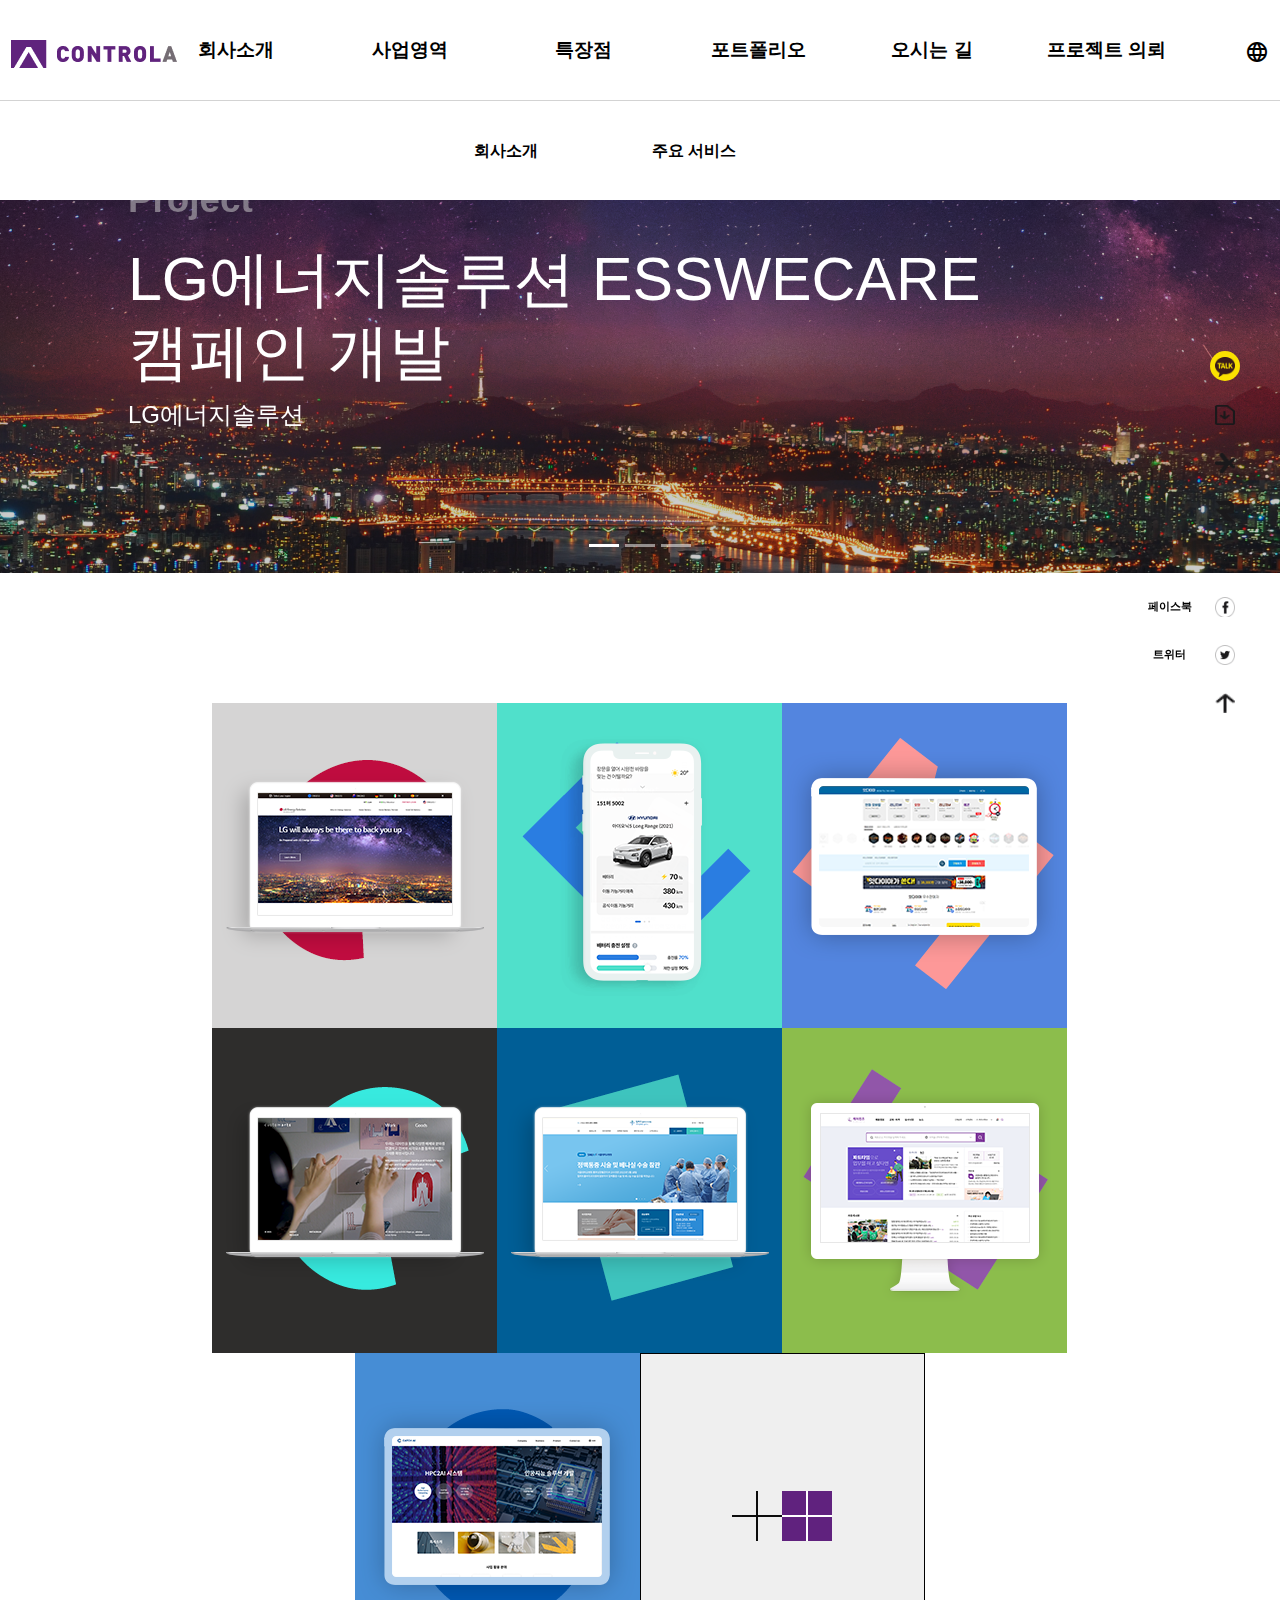
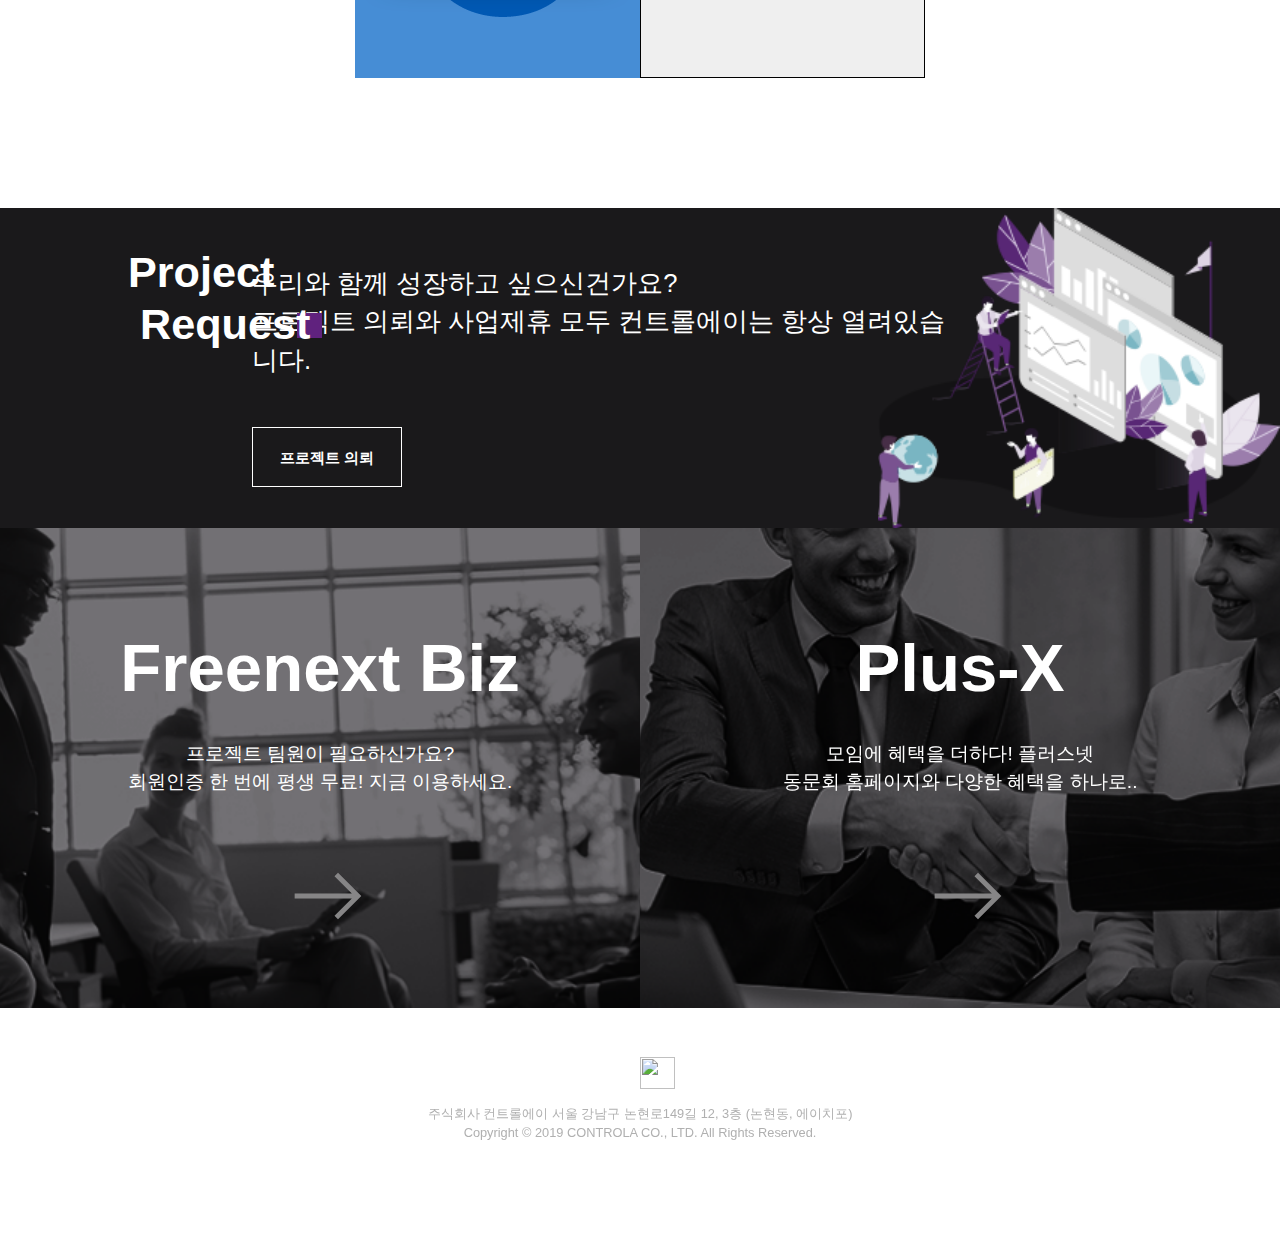
==== index.html @ 0181dfb5 "Add files via upload" ====
<!DOCTYPE html>
<html lang="en">
<head>
    <meta charset="UTF-8">
    <meta name="viewport" content="width=device-width, initial-scale=1.0">
    <title>컨트롤에이, CONTROLA : 즐거운 상상력</title>
    <link rel="icon" href="x" type="image/x-icon">
    <link rel="stylesheet" href="css/css.css">
    <!-------------------------------구글 아이콘, 제이쿼리, 부트스트랩 cdn------------------------------->
    <link rel="stylesheet" href="https://fonts.googleapis.com/css2?family=Material+Symbols+Outlined:opsz,wght,FILL,GRAD@24,400,0,0" />
    <link href="https://cdn.jsdelivr.net/npm/bootstrap@5.3.0-alpha1/dist/css/bootstrap.min.css"
          rel="stylesheet" />
    <link rel="stylesheet" href="https://cdn.jsdelivr.net/npm/bootstrap@4.0.0/dist/css/bootstrap.min.css"
          integrity="sha384-Gn5384xqQ1aoWXA+058RXPxPg6fy4IWvTNh0E263XmFcJlSAwiGgFAW/dAiS6JXm"
          crossorigin="anonymous">
    <link rel="stylesheet"
          href="https://maxcdn.bootstrapcdn.com/bootstrap/4.5.2/css/bootstrap.min.css">
    <!-----------------------------------------여기까지----------------------------------------->
</head>
<body>
<div id="wrapper">
    <!--------------------------------사이드 네비-------------------------------------->
    <div id="sideTxt">
        <ul>
            <li>
                <a href="#">회사소개서</a>
            </li>
            <li>
                <a href="#">프리넥스트</a>
            </li>
            <li>
                <a href="#">리퀘스트</a>
            </li>
            <li>
                <a href="#">블로그</a>
            </li>
            <li>
                <a href="#">페이스북</a>
            </li>
            <li>
                <a href="#">트위터</a>
            </li>
        </ul>
    </div>
    <div id="sideBox">
        <div id="yellow"></div>
        <a href="#" id="kakao">
            <img class="side" src="img/kakao1_img.png" alt="">
        </a>
        <a href="#" id="company">
            <img class="side" src="img/side_company_black.png" alt="">
        </a>
        <a href="#" id="free">
            <img class="side" src="img/side_freenext_black.png" alt="">
        </a>
        <a href="#">
            <img class="side" src="img/side_request_black.png" alt="">
        </a>
        <a href="#">
            <img class="side" src="img/side_blog_black.png" alt="">
        </a>
        <a href="#">
            <img class="side" src="img/side_facebook_black.png" alt="">
        </a>
        <a href="#">
            <img class="side" src="img/side_twiter_black.png" alt="">
        </a>
        <a href="#">
            <img class="side" src="img/side_top_black.png" alt="">
        </a>
    </div>
    <div id="top">
        <a href="#">
            <img src="img/icon_top.png" alt="" width="16.5px" height="30px">
        </a>
    </div>
    <!--------------------------------상단 네비-------------------------------------->
    <header>
        <nav id="topGnb">
            <a href="index.html">
                <img src="img/logo2.png" width="166px" height="28px" alt="" id="noneHov">
                <img src="img/logo_color.png" width="166px" height="28px" alt="" id="actHov">
            </a>
            <ul>
                <li><a href="#">회사소개</a></li>
                <li><a href="#">사업영역</a></li>
                <li><a href="#">특장점</a></li>
                <li><a href="#">포트폴리오</a></li>
                <li><a href="#">오시는 길</a></li>
                <li><a href="#">프로젝트 의뢰</a></li>
            </ul>
            <span class="material-symbols-outlined" id="language">language</span>
            <span class="material-symbols-outlined" id="menu">menu</span>
            <nav id="subMenu">
                <ul class="subList">
                    <li>
                        <a href="index2.html">
                            회사소개
                        </a>
                    </li>
                    <li>
                        <a href="">
                            주요 서비스
                        </a>
                    </li>
                </ul>
            </nav>
        </nav>
        <!--------------------------------데스크탑서브메뉴-------------------------------------->
        <nav id="subMenu2">
            <ul>
                <p>시스템통합</p>
                <li>-민간·서비스</li>
                <li>-금융</li>
                <li>-공공</li>
                <li>-커머스</li>
                <li>-헬스케어</li>
                <li>-국방</li>
            </ul>
            <p>운영서비스</p>
            <ul>
                <p>플랫폼</p>
                <li>-플러스넷</li>
                <li>-PG·VAN 서비스</li>
                <li>-창업서비스</li>
            </ul>
        </nav>
    </header>
    <!--------------------------------모바일 메뉴-------------------------------------->
    <nav class="mobileGnb">
        <div id="mobileTop">
            <a href="index.html">
                <img src="img/logo_color.png" alt="">
            </a>
            <span class="material-symbols-outlined close">close</span>
        </div>
        <ul class="mobileMenu">
            <li>
                <a href="">회사소개</a>
                <span class="material-symbols-outlined moreBtn1">expand_more</span>
                <span class="material-symbols-outlined lessBtn1">expand_less</span>
            </li>
            <div id="subM1">
                <ul>
                    <li>
                        <a href="index2.html">회사소개</a>
                    </li>
                    <li>
                        <a href="">주요 서비스</a>
                    </li>
                </ul>
            </div>
            <li>
                <a href="#">사업영역</a>
                <span class="material-symbols-outlined moreBtn2">expand_more</span>
                <span class="material-symbols-outlined lessBtn2">expand_less</span>
            </li>
            <div id="subM2">
                <ul>
                    <li>플랫폼</li>
                    <li>
                        <a href="">- 플러스넷</a>
                    </li>
                    <li>
                        <a href="">- 창업서비스</a>
                    </li>
                    <li>
                        <a href="">- PGᆞVAN 서비스</a>
                    </li>
                </ul>
            </div>
            <li><a href="#">특장점</a></li>
            <li><a href="#">포트폴리오</a></li>
            <li><a href="#">오시는 길</a></li>
            <li><a href="#">프로젝트 의뢰</a></li>
        </ul>
    </nav>
    <!--------------------------------carousel-------------------------------------->
    <div id="carousel1" class="carousel slide" data-ride="carousel">
        <ol class="carousel-indicators">
            <li data-target="#carousel1" data-slide-to="0" class="active"></li>
            <li data-target="#carousel1" data-slide-to="1"></li>
            <li data-target="#carousel1" data-slide-to="2"></li>
        </ol>
        <div class="carousel-inner">
            <div class="carousel-item active carousel-fade">
                    <span class="carousel1">
                        <a href="#">
                            <p class="t1">Project</p>
                        </a>
                        <a href="#">
                            <h1 class="t2">LG에너지솔루션 ESSWECARE<br>캠페인 개발</h1>
                        </a>
                        <a href="#">
                            <p class="t3">LG에너지솔루션</p>
                        </a>
                    </span>
                <img class="d-block w-100" src="img/bg_visual08.png" alt="First slide">
            </div>
            <div class="carousel-item">
                    <span class="carousel1">
                        <a href="">
                            <p class="t1">Project</p>
                        </a>
                        <a href="">
                            <h1 class="t2">Baab# Electric Vehicle<br>Charger App</h1>
                        </a>
                        <a href="">
                            <p class="t3">PMGROW</p>
                        </a>
                    </span>
                <img class="d-block w-100" src="img/bg_visual04.png" alt="Second slide">
            </div>
            <div class="carousel-item">
                    <span class="carousel1">
                        <a href="">
                            <p class="t1">Project</p>
                        </a>
                        <a href="">
                            <h1 class="t2">Seoul Nanumcar<br>Website</h1>
                        </a>
                        <a href="">
                            <p class="t3">Seoul Metropolitan</p>
                        </a>
                    </span>
                <img class="d-block w-100" src="img/bg_visual03.png" alt="Third slide">
            </div>
        </div>
    </div>
    <!--------------------------------section1-------------------------------------->
    <section id="sec1">
        <div class="imgBox">
            <div class="mainBox">
                <div class="box">
                    <p class="first">Corporation</p>
                    <p class="second">LG에너지솔루션<br>ESS WECARE<br>캠페인 개발</p>
                    <span><img src="img/ico_link.png" alt=""></span>
                    <p class="last">LG에너지솔루션</p>
                </div>
                <img src="img/file_1652876889_.png" alt="" class="main">
            </div>
            <div class="mainBox">
                <div class="box">
                    <p class="first">eBusiness</p>
                    <p class="second">밥# 전기차 플랫<br>폼 어플리케이션<br>개발</p>
                    <span><img src="img/ico_link.png" alt=""></span>
                    <p class="last">(주) 피엠그로우</p>
                </div>
                <img src="img/file_1651841183_.png" alt="" class="main">
            </div>
            <div class="mainBox">
                <div class="box">
                    <p class="first">eBusiness</p>
                    <p class="second">잇다이아 게임중<br>개플랫폼 유지보<br>수</p>
                    <span><img src="img/ico_link.png" alt=""></span>
                    <p class="last">주식회사 리을</p>
                </div>
                <img src="img/file_1652875264_.png" alt="" class="main">
            </div>
            <div class="mainBox">
                <div class="box">
                    <p class="first">Corporation</p>
                    <p class="second">커스텀아츠 기업<br>사이트 반응형웹<br>개발</p>
                    <span><img src="img/ico_link.png" alt=""></span>
                    <p class="last">커스텀아츠 주식회사</p>
                </div>
                <img src="img/file_1651840540_.png" alt="" class="main">
            </div>
            <div class="mainBox">
                <div class="box">
                    <p class="first">eBusiness</p>
                    <p class="second">팀하트흉부외과<br>의원 홍보 및 예약<br>시스템개발</p>
                    <span><img src="https://www.ctrl-a.co.kr/images/ico_link.png" alt=""></span>
                    <p class="last">팀하트흉부외과의원</p>
                </div>
                <img src="img/file_1652876850_.png" alt="" class="main">
            </div>
            <div class="mainBox">
                <div class="box">
                    <p class="first">eBusiness</p>
                    <p class="second">케어런츠 서비스<br>플랫폼 개발</p>
                    <span><img src="img/ico_link.png" alt=""></span>
                    <p class="last">케어런츠 주식회사</p>
                </div>
                <img src="img/file_1652876813_.png" alt="" class="main">
            </div>
            <div class="mainBox">
                <div class="box">
                    <p class="first">Corporation</p>
                    <p class="second">캐치아이 기업사<br>이트 반응형 개발</p>
                    <span><img src="https://www.ctrl-a.co.kr/images/ico_link.png" alt=""></span>
                    <p class="last">캐치아이 주식회사</p>
                </div>
                <img src="img/file_1651838704_.png" alt="" class="main">
            </div>
            <div class="mainBox">
                <div id="plusBox">
                    <img src="img/ico_more.png" alt="" id="nonecross">
                    <img src="img/ico_more_on.png" alt="" id="actcross">
                </div>
                <span class="small">
                   <a href="#">
                       <img src="img/m_more.png" alt="" id="smallcross">
                    </a>
                </span>
            </div>
        </div>
    </section>
    <!--------------------------------section2-------------------------------------->
    <section id="sec2">
        <div id="project">
            <h3>
                <span>Project</span><br>
                <span id="txt">&nbsp;Request</span>
            </h3>
            <div>
                <p>우리와 함께 성장하고 싶으신건가요?<br>
                    프로젝트 의뢰와 사업제휴 모두 컨트롤에이는 항상 열려있습니다.
                </p>
                <div id="proBox"><a href="">프로젝트 의뢰</a></div>
            </div>
            <img src="img/bg_request.png" alt="">
        </div>
        <!--------------------------------타블렛,모바일 project-------------------------------------->
        <div id="project2">
            <h3>
                <span>Project</span>
                <span id="txt2">Request</span>
            </h3>
            <div>
                <p>우리와 함께 성장하고 싶으신가요?<br>
                    프로젝트 의뢰와 사업제휴 모두<br>컨트롤에이는 항상 열려있습니다.
                </p>
                <div id="proBox2"><a href="">프로젝트 의뢰</a></div>
            </div>
            <img src="img/bg_request.png" alt="">
        </div>
        <!---->
        <div id="Freenext">
            <div class="Fbox">
                <span class="txt1">Freenext Biz<br></span>
                <span class="txt2">프로젝트 팀원이 필요하신가요?<br>
                회원인증 한 번에 평생 무료! 지금 이용하세요.</span>
                <a href="">
                    <span class="material-symbols-outlined arrow">east</span>
                </a>
                <img src="img/main_banner01.png" alt="">
            </div>
            <div class="Fbox">
                <span class="txt1 txtX">Plus-X<br></span>
                <span class="txt2 txtX2">모임에 혜택을 더하다! 플러스넷<br>
                동문회 홈페이지와 다양한 혜택을 하나로..</span>
                <a href="">
                    <span class="material-symbols-outlined arrow">east</span>
                </a>
                <img src="img/main_banner02.png" alt="">
            </div>
            <!--------------------------------타블렛,모바일 carousel-------------------------------------->
            <div id="carousel2" class="carousel slide" data-ride="carousel">
                <ol class="carousel-indicators">
                    <li data-target="#carousel2" data-slide-to="0" class="active"></li>
                    <li data-target="#carousel2" data-slide-to="1"></li>
                </ol>
                <div class="carousel-inner">
                    <div class="carousel-item sec2Carousel active">
                        <div class="carousel2txt">
                            <h3>freenext biz</h3>
                            <p>우리와 함께 성장하고 싶으신가요?<br>
                                프로젝트 의뢰와 사업제휴 모두 컨트롤에이는 열려있습니다.
                                <br>
                                <a href="">
                                    <span class="material-symbols-outlined arrow2">east</span>
                                </a>
                            </p>
                        </div>
                        <img class="d-block w-100" src="img/main_banner01.png" alt="First slide">
                    </div>
                    <div class="carousel-item sec2Carousel">
                        <div class="carousel2txt">
                            <h3 id="PlusX">Plus-X</h3>
                            <p id="PlusXp">모임에 혜택을 더하다! 플러스넷<br>
                                동문회 홈페이지와 다양한 혜택을 하나로..
                                <br>
                                <a href="">
                                    <span class="material-symbols-outlined arrow2">east</span>
                                </a>
                            </p>
                        </div>
                        <img class="d-block w-100" src="img/main_banner02.png" alt="Second slide">
                    </div>
                </div>
            </div>
        </div>
    </section>
    <!--------------------------------footer-------------------------------------->
    <footer id="footer">
        <div id="footerBox">
            <img src="https://www.ctrl-a.co.kr/images/footer_logo_on.png" alt="">
            <div>
                <p>주식회사 컨트롤에이 서울 강남구 논현로149길 12, 3층 (논현동, 에이치포)</p>
                <p>
                    Copyright &copy; 2019 CONTROLA CO., LTD. All Rights Reserved.
                </p>
            </div>
        </div>
    </footer>
</div>
<!-------------------------------제이쿼리, 부트스트랩 cdn------------------------------->
<script src="https://code.jquery.com/jquery-3.2.1.slim.min.js" integrity="sha384-KJ3o2DKtIkvYIK3UENzmM7KCkRr/rE9/Qpg6aAZGJwFDMVNA/GpGFF93hXpG5KkN" crossorigin="anonymous"></script>
<script src="https://cdn.jsdelivr.net/npm/popper.js@1.12.9/dist/umd/popper.min.js" integrity="sha384-ApNbgh9B+Y1QKtv3Rn7W3mgPxhU9K/ScQsAP7hUibX39j7fakFPskvXusvfa0b4Q" crossorigin="anonymous"></script>
<script src="https://cdn.jsdelivr.net/npm/bootstrap@4.0.0/dist/js/bootstrap.min.js" integrity="sha384-JZR6Spejh4U02d8jOt6vLEHfe/JQGiRRSQQxSfFWpi1MquVdAyjUar5+76PVCmYl" crossorigin="anonymous"></script>
<script>
    $(function (){

        let header=$("header");
        let menuBtn=$("#menu");
        let topGnb=$("#topGnb");
        let mbMenu=$(".mobileGnb")
        let closeBtn=$(".close")
        let subList1=$(".subList")
        let navLi=$("#topGnb li a");
        let actcross=$("#actcross")
        let nonecross=$("#nonecross");
        let plusBox=$("#plusBox");
        let moreBtn1=$(".moreBtn1");
        let lessBtn1=$(".lessBtn1");
        let moreBtn2=$(".moreBtn2");
        let lessBtn2=$(".lessBtn2");
        let subM1=$("#subM1");
        let subM2=$("#subM2");
        let sMu=$("#subMenu");
        // let subli=$("#subMenu")

        /********************topGnb 활성화 및 비활성화********************/

        sMu.hide();
        navLi.eq(0).hover(function (){
            // subList1.show();
            sMu.show();
        });
        sMu.mouseleave(function (){
            sMu.hide();
        });

        /********************모바일 메뉴 활성화 및 비활성화********************/
        mbMenu.hide();
        closeBtn.hide();

        menuBtn.click(function (){
            $("body").addClass("hidden");
            topGnb.hide();
            mbMenu.show();
            menuBtn.hide();
            closeBtn.show();
        })
        closeBtn.click(function (){
            topGnb.css("background-color","")
            $("body").removeClass("hidden");
            mbMenu.hide();
            closeBtn.hide();
            menuBtn.show();
            topGnb.show();
        })
        /********************모바일 서브 메뉴1********************/
        lessBtn1.hide();
        subM1.hide();
        moreBtn1.click(function (){
            subM1.show()
            moreBtn1.hide();
            lessBtn1.show();
        })
        lessBtn1.click(function (){
            subM1.hide();
            moreBtn1.show();
            lessBtn1.hide();
        })

        /********************모바일 서브 메뉴2********************/
        lessBtn2.hide();
        subM2.hide();

        moreBtn2.click(function (){
            subM2.show()
            moreBtn2.hide();
            lessBtn2.show();
        })
        lessBtn2.click(function (){
            subM2.hide();
            moreBtn2.show();
            lessBtn2.hide();
        })
        /********************sec1 plusBox********************/
        actcross.hide();

        plusBox.hover(function (){
            actcross.show();
            nonecross.hide();
        },function (){
            nonecross.show();
            actcross.hide();
        });
    });
</script>
</body>
</html>
---- css/css.css ----
*{
    margin: 0;
    padding: 0;
}
.material-symbols-outlined .arrow2 {
    color: white;

    font-variation-settings:
            'FILL' 0,
            'wght' 400,
            'GRAD' 0,
            'opsz' 24
}
.material-symbols-outlined .arrow2 {
    color: white;
}
.hidden{
    overflow: hidden;
}
html,body{
    width: 100%;
    height: 100%;
}
#wrapper{
    width: 100%;
    height: 100%;
}
header{
    width: 100%;
    height: 200px;
    box-sizing: border-box;
    overflow: hidden;
    display: flex;
    position: absolute;
}
/*********************************side box*********************************/
#sideBox{
    display: flex;
    position: fixed;
    flex-direction: column;
    justify-content: center;
    width: 50px;
    height: 500px;
    box-sizing: border-box;
    text-align: center;
    right: 0;
    margin-right: 30px;
    top: 30%;
    z-index: 99999;
}
#sideBox #yellow{
    position: relative;
    width: 30px;
    height: 30px;
    right: -10px;
    top: 38px;
    /*margin-right: 20px;*/
    background-color: #fae100;
    border-radius: 50%;
    /*border: 1px solid blue;*/
    z-index: -1;
}
#sideBox .side{
    width: 20px;
    height: 20px;
    margin: 14px auto;
    cursor: pointer;
}
#sideTxt{
    width: 120px;
    height: 600px;
    position: fixed;
    top: 27%;
    text-align: center;
    display: flex;
    align-items: center;
    right: 80px;
}
#sideTxt ul li{
    /*display: none;*/
    list-style: none;
    height: 18px;
    margin: 20px 0 30px 0;
    font-weight: bolder;
    z-index: 99999;
}
#sideTxt ul li a{
    color: black;
    text-decoration: none;
    font-size: 0.7em;
    margin-left: 30px;
    z-index: 900;
}
/*********************************상단 네비*********************************/
#topGnb{
    width: 100%;
    height: 100px;
    z-index: 9;
    position: absolute;
    display: flex;
    justify-content: space-around;
    /*border: 1px solid red;*/
}
#topGnb:hover{
    background-color: white;
    height: 200px;
    transition: background-color 0.5s;
}
#topGnb #actHov{
    display: none;
    z-index: 101;
}
/*#topGnb #noneHov{*/
/*    position: relative;*/
/*    left: 15px;*/
/*}*/
#topGnb:hover #noneHov{
    display: none;
}
#topGnb:hover #actHov{
    display: block;
}
#topGnb:hover li a,
#topGnb:hover span{
    color: black;
}
#topGnb ul{
    width: 80%;
    display: flex;
    justify-content: space-between;
    box-sizing: border-box;
    padding: 0;
}
#topGnb ul li{
    width: 15%;
    float: left;
    list-style: none;
    text-align: center;
    height: 100px;
    line-height: 100px;
    position: relative;
    left: -40px;
    /*margin-right: -30px;*/
}
#topGnb ul li a::after{
    content: "";
    width: 0;
    position: absolute;
    left: 0;
    right: 0;
    bottom: 0;
    height: 3px;
    transition: width 0.5s;
    margin: 0 auto;
}
#topGnb ul li:hover a::after{
    width: 50%;
    background-color: purple;
}
#topGnb ul li:hover a{
    color: purple;
    transition: color 0.5s;
}
#topGnb ul li a{
    text-decoration: none;
    color: white;
    font-weight: bolder;
    font-size: 1.2em;
    width: 100%;
    height: 100%;
    display: block;
}
#topGnb span{
    color: white;
    margin-top: 40px;
}
#topGnb img{
    margin-top: 40px;
    cursor: pointer;
}
#topGnb #subMenu .sublist li a:nth-of-type(1){

}
/*********************************컴터 서브 메뉴*********************************/
#subMenu{
    width: 100%;
    height: 100px;
    position: absolute;
    top: 100px;
    z-index: 99999 !important;
    background-color: white;
    box-sizing: border-box;
    transition: background-color 0.5s;
}
#subMenu .subList{
    width: 100%;
    height: 100%;
    display: flex;
    background-color: white;
    transition: background-color 0.5s;
    justify-content: center;
    align-items: center;
    border-top: 1px solid lightgrey;
    position: relative;
    z-index: 9;
    /*display: none;*/
    /*opacity: 0.5;*/
}
#subMenu .subList li{
    width: 10%;
    height: 100%;
    float: left;
    margin: 30px;
    list-style: none;
    color: black;
    font-weight: bolder;
    position: relative;
    z-index: 99;
}
#subMenu .subList li a{
    display: block;
    position: relative;
    font-size: 1em;
    /*color: red;*/
    z-index: 999 !important;
}
#subMenu ul li:hover a::after{
    display: none;
}
/*#subMenu li a{
     position: absolute;
}*/
#subMenu li:hover{
    color: #60227E;
    transition: color 0.3s;
}
#subMenu2{
    width: 100%;
    height: 150px;
    position: absolute;
    top: 100px;
    z-index: 100;
    display: none;
}
#subMenu2 ul{
    width: 100%;
    height: 100%;
    float: left;
    /*display: flex;*/
    /*justify-content: center;*/
}
#subMenu2 ul li{
    float: left;
    position: relative;
    list-style:none;
}
/*********************************모바일 서브 메뉴*********************************/
.mobileGnb{
    width: 100%;
    height: 100%;
    display: none;
    z-index: 999;
}
.mobileMenu{
    list-style: none;
    position: absolute;
    top: 100px;
    width: 100%;
    height: 100%;
    background-color: white;
    border-top: 1px solid lightgrey;
}
.mobileGnb #mobileTop{
    /*z-index: 200;*/
    display: flex;
    justify-content: space-between;
    margin: 40px;
}
.mobileMenu li{
    margin-top: 20px;
    font-size: 1em;
    font-weight: bolder;
}
.mobileMenu li a{
    color: #60227E;
    text-decoration: none;
    font-size: 1.3em;
}
.mobileMenu #subM1 li a{
    color: black;
}
.mobileMenu #subM2 li a{
    color: #5B6168;
}
.mobileMenu #subM1 li a:hover,
.mobileMenu #subM2 li a:hover{
    color: #60227E;
    transition: color 0.5s;
}
.moreBtn1,
.moreBtn2,
.lessBtn1,
.lessBtn2{
    display: flex;
    position: absolute;
    left:80%;
    cursor: pointer;
    z-index: 9;
}
.mobileGnb .mobileMenu #subM1{
    width: 100%;
    height: 120px;
    background-color: #F9FAFB;
    display: flex;
    align-items: center;
}
.mobileGnb .mobileMenu #subM1 li{
    position: relative;
    left: -20px;
    list-style: none;
    font-size: 0.8em;
}
.mobileGnb .mobileMenu #subM2{
    width: 100%;
    height: 175px;
    background-color: #F9FAFB;
    display: flex;
    align-items: center;
    /*border: 1px solid red;*/
}
.mobileGnb .mobileMenu #subM2 li{
    position: relative;
    left: -20px;
    list-style: none;
    font-size: 1.1em;
    /*border: 1px solid black;*/
    margin-top: 10px;
}
.mobileGnb .mobileMenu #subM2 li:nth-of-type(2),
.mobileGnb .mobileMenu #subM2 li:nth-of-type(3),
.mobileGnb .mobileMenu #subM2 li:nth-of-type(4){
    font-size: 0.7em;
}
/*********************************carousel*********************************/
#carousel1{
    position: relative;
    z-index: 1;
}
#carousel1 .carousel-inner .carousel-item img{
    height: auto;
    object-fit: cover;
}
.carousel-indicators{
    cursor: pointer;
}
.carousel-inner .carousel-item{
    width: 100%;
    height: 100%;
}
.carousel-item .carousel1{
    position: absolute;
    width: 80%;
    top: 30%;
    left: 50%;
    margin-left: -40%;
    display: block;
}
.carousel-item .carousel1 a{
    text-decoration: none;
    color: white;
}
.carousel-item .carousel1 a .t1{
    font-weight: bolder;
    font-size: 2.3em;
    color: lightgrey;
    opacity: 0.5;
}
.carousel-item .carousel1 a .t2{
    font-size: 3.8em;
}
.carousel-item .carousel1 a .t3{
    font-size: 1.5em;
}
#language,#menu{
    cursor: pointer;
}
/*********************************section1*********************************/
#sec1{
    width: 100%;
}
#sec1 .imgBox{
    width: 73%;
    height: auto;
    display: flex;
    flex-wrap: wrap;
    justify-content: center;
    align-items: center;
    margin: 130px auto 0;
    box-sizing: border-box;
    /*border: 1px solid red;*/
}
#sec1 .imgBox .mainBox{
    width: 285px;
    height: 325px;
}
#sec1 .imgBox img{
    cursor: pointer;
}
#sec1 .imgBox .box{
    position: absolute;
    width: 285px;
    height: 325px;
    cursor: pointer;
    color: white;
    display: none;
}
#sec1 .imgBox .box p:nth-of-type(3){
    position: relative;
    left: 40px;
}
#sec1 .imgBox .box span{
    position: relative;
    left: 40px;
    top: 50px;
}
#sec1 .imgBox .box .first{
    font-weight: bolder;
    font-size: 1.1em;
    position: relative;
    left: 40px;
    top: 20px;
}
#sec1 .imgBox .box .second{
    font-weight: bolder;
    font-size: 1.8em;
    position: relative;
    left: 40px;
    top: 20px;
}
#sec1 .imgBox .box .last{
    font-size: 0.7em;
    position: relative;
    top: 70px;
}
#sec1 .imgBox div #plusBox img:nth-of-type(2){
    /*display: none;*/
}
#sec1 #plusBox{
    border: 1px solid black;
    width: 285px;
    height: 325px;
    display: flex;
    justify-content: center;
    align-items: center;
    position: relative;
    background-color: #EFEFEF;
}
#sec1 .small{
    width: 40px;
    height: 40px;
    border: 1px solid black;
    background-color: white;
    position: relative;
    left: -20px;
    top: 210px;
    z-index: 99;
    cursor: pointer;
    display: none;
}
#sec1 #smallcross{
    width: 20px;
    height: 20px;
    z-index: 99;
    position: absolute;
    /*display: none;*/
}
#sec1 .imgBox div:hover .box,
#sec1 .imgBox div:hover #plusBox{
    display: block;
    background-color: #60227E;
    opacity: 0.9;
    z-index: 9;
}
#sec1 .imgBox div:hover #plusBox{
    display: flex;
    justify-content: center;
    align-items: center;
    cursor: pointer;
}
/*********************************section2*********************************/
#sec2{
    width: 100%;
    height: 800px;
    /*border: 3px solid greenyellow;*/
    box-sizing: border-box;
    margin-top: 130px;
    overflow: hidden
}
#sec2 #project{
    width: 100%;
    height: 40%;
    box-sizing: border-box;
    display: flex;
    justify-content: space-around;
    color: white;
    background-color: #1A191B;
    /*border: 5px solid red;*/
}
#sec2 #project p{
    font-size: 1.6em;
    position: relative;
    margin-top: 8%;
    left: 10%;
}
#sec2 #project #proBox{
    text-align: center;
    line-height: 60px;
    width: 150px;
    height: 60px;
    border: 1px solid white;
    position: relative;
    top: 10%;
    left: 10%;
    font-size: 1.2em;
}
#sec2 #project #proBox a{
    text-decoration: none;
    color: white;
    width: 100%;
    height: 100%;
    display: block;
    font-size: 0.8em;
    font-weight: bolder;
}
#sec2 #project h3{
    position: relative;
    font-weight: bolder;
    left: 10%;
    margin-top: 3%;
    font-size: 2.7em;
}
#sec2 #project #txt{
    width: 35px;
    position: relative;
    z-index: 1;
}
#sec2 #project #txt::before{
    display: block;
    content: '';
    position: absolute;
    top: 13px;
    right: -12px;
    z-index: -1;
    width: 25px;
    height: 25px;
    background: #60227e;
}
#sec2 #Freenext{
    width: 100%;
    height: 60%;
    display: flex;
    justify-content: left;
}
#sec2 #Freenext .Fbox{
    width: 100%;
    height: 100%;
    position: relative;
    text-align: center;
    display: flex;
    justify-content: center;
    align-items: center;
    text-align: center;
}
#sec2 #Freenext .Fbox .txt1{
    position: absolute;
    margin-top: -200px;
    color: white;
    font-size: 4.2em;
    font-weight: bolder;
}
#sec2 #Freenext .Fbox .txtX{
    position: absolute;
    /*left: 37%;*/
}
#sec2 #Freenext .Fbox .txt2{
    position: absolute;
    /*left: 30%;*/
    /*top: 50%;*/
    color: white;
    font-size: 1.2em;
}
#sec2 #Freenext .Fbox .txtX2{
    position: absolute;
    /*left: 31%;*/
}
#sec2 #Freenext .Fbox .arrow{
    position: absolute;
    left: 45%;
    bottom: 15%;
    color: #868586;
    font-size: 5em;
    cursor: pointer;
}
#sec2 #Freenext .Fbox .arrow:hover{
    scale: 1.3;
    transition: all 0.5s;
    color: white;
}
#sec2 #Freenext img{
    width: 100%;
    height: 100%;
    object-fit: cover;
}/*********************************section2 project2*********************************/
#sec2 #project2{
    width: 100%;
    position: relative;
    background-color: #1A191B;
    color: white;
}
#sec2 #project2 img {
    position: absolute;
    right: 80px;
    bottom: 100px;
    width: 300px;
    height: 240px;
}
#sec2 #project2 h3{
    font-size: 2.5em;
    position: relative;
    /*left: 50px;*/
    /*top: 50px;*/
}
#sec2 #project #txt2{
    position: relative;
    z-index: 1;
}
/*#sec2 #project2 #txt2::before{*/
/*    display: block;*/
/*    content: '';*/
/*    position: absolute;*/
/*    top: 13px;*/
/*    right: -12px;*/
/*    z-index: -1;*/
/*    width: 25px;*/
/*    height: 25px;*/
/*    background: #60227e;*/
/*}*/
#sec2 #project2 p{
    font-size: 1.3em;
    position: relative;
    top: 80px;
    left: 50px;
}
#sec2 #project2 #proBox2{
    position: relative;
    width: 170px;
    height: 65px;
    border: 1px solid white;
    left: 50px;
    top: 100px;
}
#sec2 #project2 #proBox2 a{
    color: white;
    text-decoration: none;
    width: 100%;
    height: 100%;
    display: block;
    text-align: center;
    line-height: 65px;
    font-size: 1.3em;
}
/*********************************section2 carousel*********************************/
#carousel2{
    width: 100%;
    height: 100%;
    display: none;
}
#carousel2 .carousel-inner{
    width: 100%;
    height: 100%;
}
#carousel2 .carousel-inner .carousel2txt{
    position: absolute;
    color: white;
    cursor: pointer;
}
#carousel2 .carousel-inner .carousel2txt h3{
    margin-top: 40px;
    font-size: 2.2em;
}
#carousel2 .carousel-inner .sec2Carousel{
    width: 100%;
    height: 100%;
}
#carousel2 .carousel-inner .sec2Carousel img{
    width: 100%;
    height: 100%;
    object-fit: cover;
}
/*********************************footer*********************************/
#footer{
    width: 100%;
    height: 230px;
}
#footer #footerBox{
    width: 100%;
    height: 100%;
    display: flex;
    justify-content: center;
    align-items: center;
}
#footer #footerBox div{
    width: 100%;
    position: absolute;
    text-align: center;

}
#footer img{
    position: absolute;
    left: 50%;
    margin-top: -100px;
    width: 35px;
    height: 32px;
}
#footer #footerBox div p{
    position: relative;
    font-size: 0.8em;
    top: 10%;
    margin: 0;
    color: #B0B0B0;
}
/***************************************************************************/
/*********************************미디어 쿼리*********************************/
/***************************************************************************/

/***************모니터 크기***************/
@media screen and (min-width: 1200px){
    #menu,
    .close,
    #sec2 #carousel2,
    #sec2 #project2,
    #top{
        display: none;
    }
}
/****************타블렛 사이즈****************/
@media screen and (min-width: 841px) and (max-width: 1199px){
    .close,
    #topGnb ul,
    #sec2 #carousel2,
    #menu{
        display: block;
    }
    #topGnb li,
    #topGnb #language,
    #sideBox,
    #sideTxt{
        display: none;
    }
    header{
        height: 100px;
    }
    header:hover #menu{
        margin-top: 60px;
    }
    #sec2 #Freenext{
        height: 40%;
    }
    #sec2 #Freenext .Fbox{
        display: none;
        height: 30%;
    }
    #topGnb{
        display: flex;
        justify-content: space-between;
    }
    #menu{
        scale: 1.5;
        position: relative;
        right: 30px;
        top: 10px;
    }
    .close{
        scale: 1.5;
        position: relative;
        right: 40px;
        top: 10px;
    }
    #topGnb #noneHov{
        position: relative;
        left: 50px;
    }
    #topGnb #actHov{
        display: none;
        position: relative;
        left: 50px;
    }
    #topGnb:hover #actHov{
        display: block;
    }
    .carousel-item .carousel1 a .t1{
        font-size: 1.5em;
    }
    .carousel-item .carousel1 a .t2{
        font-size: 2.5em;
    }
    .carousel-item .carousel1 a .t3{
        font-size: 1.5em;
    }
    #carouselExampleIndicators .carousel-inner .carousel-item img{
        height: 500px;
    }
    #sec1 .imgBox{
        width: 70%;
    }
    #sec1 .imgBox .mainBox,
    #sec1 .imgBox .box,
    #sec1 .imgBox #plusBox,
    #sec1 .imgBox .mainBox .main
    {
        width: 255px;
        height: 295px;
        object-fit: cover;
    }
    #sec1 .imgBox .box .first{
        top: 20px;
    }
    #sec1 .imgBox .box .second{
        font-size: 1.6em;
        top: 30px;
    }
    #sec2 #Freenext{
        position: relative;
        height: 45%;
        width: 100%;
    }
    #carousel1{
        display: flex;
        justify-content: center;
        align-items: center;
    }
    #carousel2{
        display: flex;
        justify-content: center;
        align-items: center;
    }
    #carousel2 .arrow2{
        margin-top: 25px;
        color: #fff;
        font-size: 2em;
    }
    #carousel2 .carousel-inner .carousel2txt{
        font-size: 1.3em;
        text-align: center;
        width: 100%;
        margin-top: 60px;
    }
    #carousel2 .carousel-inner .carousel2txt h3{
        font-size: 2em;
    }
    #sec2 #project{
        display: none;
    }
    #sec2 #project2{
        display: block;
        height: 55%;
    }
    #sec2 #project2 img {
        width: 274px;
        height: 218px;
    }
    #sec1 .imgBox{
        display: flex;
        flex-wrap: wrap;
    }
    /*#subMenu {*/
    /*    z-index: 0;*/
    /*}*/
    #wrapper #top{
        position: fixed;
        right: 50px;
        bottom: 50px;
        z-index: 999;
    }
}
/**************모바일 사이즈***************/
@media screen and (max-width: 840px){
    #language,
    #topGnb ul li,
        /*.mobileGnb ul,*/
    #sec1 #plusBox,
    #sec1 .imgBox div:hover #plusBox,
    #sec1 .imgBox .box .first,
    #sec1 .imgBox .box .second,
    #sec1 .imgBox .box .last,
    #sec2 #Freenext .Fbox,
    #sideBox,
    #sideTxt{
        display: none;
    }
    header{
        height: 100px;
    }
    header:hover #menu{
        margin-top: 60px;
    }
    #topGnb{
        display: flex;
        justify-content: space-between;
    }
    #menu{
        scale: 1.5;
        display: block;
        position: relative;
        right: 30px;
        top: 10px;
    }
    .close{
        scale: 1.5;
        display: block;
        position: relative;
        right: 40px;
        top: 10px;
    }
    #topGnb #noneHov{
        position: relative;
        left: 50px;
    }
    #topGnb #actHov{
        display: none;
        position: relative;
        left: 50px;
    }
    #topGnb:hover #actHov{
        display: block;
    }
    #sec1 .small{
        display: block;
        margin-top: -30px;
    }
    #sec1 .small #smallcross{
        position: relative;
        top: 8px;
        left: 9px;
    }
    .carousel-item .carousel1 a .t1{
        font-size: 1.2em;
    }
    .carousel-item .carousel1 a .t2{
        font-size: 1.8em;
    }
    .carousel-item .carousel1 a .t3{
        font-size: 0.8em;
    }
    #carouselExampleIndicators .carousel-inner .carousel-item img{
        height: 400px;
    }
    #sec1 .imgBox .mainBox,
    #sec1 .imgBox .box,
    #sec1 .imgBox .mainBox .main
    {
        width: 200px;
        height: 200px;
        object-fit: cover;
    }
    #sec1 .imgBox{
        width: 92%;
        margin-top: 80px;
        display: flex;
        flex-wrap: wrap;
        /*border: 1px solid red;*/
        /*justify-content: left;*/
    }
    #sec1 .imgBox .box span{
        position: relative;
        left: 50%;
        margin-left: -18px;
        top: 100px;
    }
    #sec2{
        height:400px;
    }
    #sec2 #project{
        display: none;
    }
    #sec2 #Freenext{
        height: 45%;
        width: 100%;
    }
    #sec2 #project2{
        /*display: block;*/
        height: 55%;
        display: flex;
    }
    #sec2 #project2 img{
        width: 200px;
        height: 150px;
        right: 0;
        top: 40px;
    }
    #carousel1,
    #carousel1 .carousel-inner,
    #carousel1 .carousel-inner .carousel-item,
    #carousel1 .carousel-inner .carousel-item img{
        height: 400px;
    }
    #sec2 #carousel2{
        display: block;
    }
    #sec2 #carousel2 .carousel-indicators{
        position: absolute;
        left: 0;
    }
    #carousel2 .carousel-inner .carousel2txt{
        position: absolute;
        color: white;
        width: 100%;
        text-align: center;
    }
    #carousel2 .carousel-inner .carousel2txt h3{
        font-size: 1.3em;
        margin-top: 30px;
    }
    #carousel2 .carousel-inner .carousel2txt p{
        font-size: 0.9em;
        position: relative;
    }
    #carousel2 .arrow2{
        /*                margin-top: 50px;*/
        color: #fff;
        font-size: 2rem;

    }
    #sec2 #project2 p{
        left: -110px;
        top: 80px;
        font-size: 0.9em;
    }
    #sec2 #project2 h3{
        top: 30px;
        left: 30px;
        font-size: 1.2em;
    }
    #sec2 #project2 #proBox2{
        top: 80px;
        left: -110px;
        width: 120px;
        height: 40px;
    }
    #sec2 #project2 #proBox2 a{
        font-size: 0.9em;
        line-height: 40px;
    }
    /*#subMenu {*/
    /*    z-index: 0;*/
    /*}*/
    #wrapper #top{
        position: fixed;
        right: 10px;
        bottom: 50px;
        z-index: 999;
    }
}
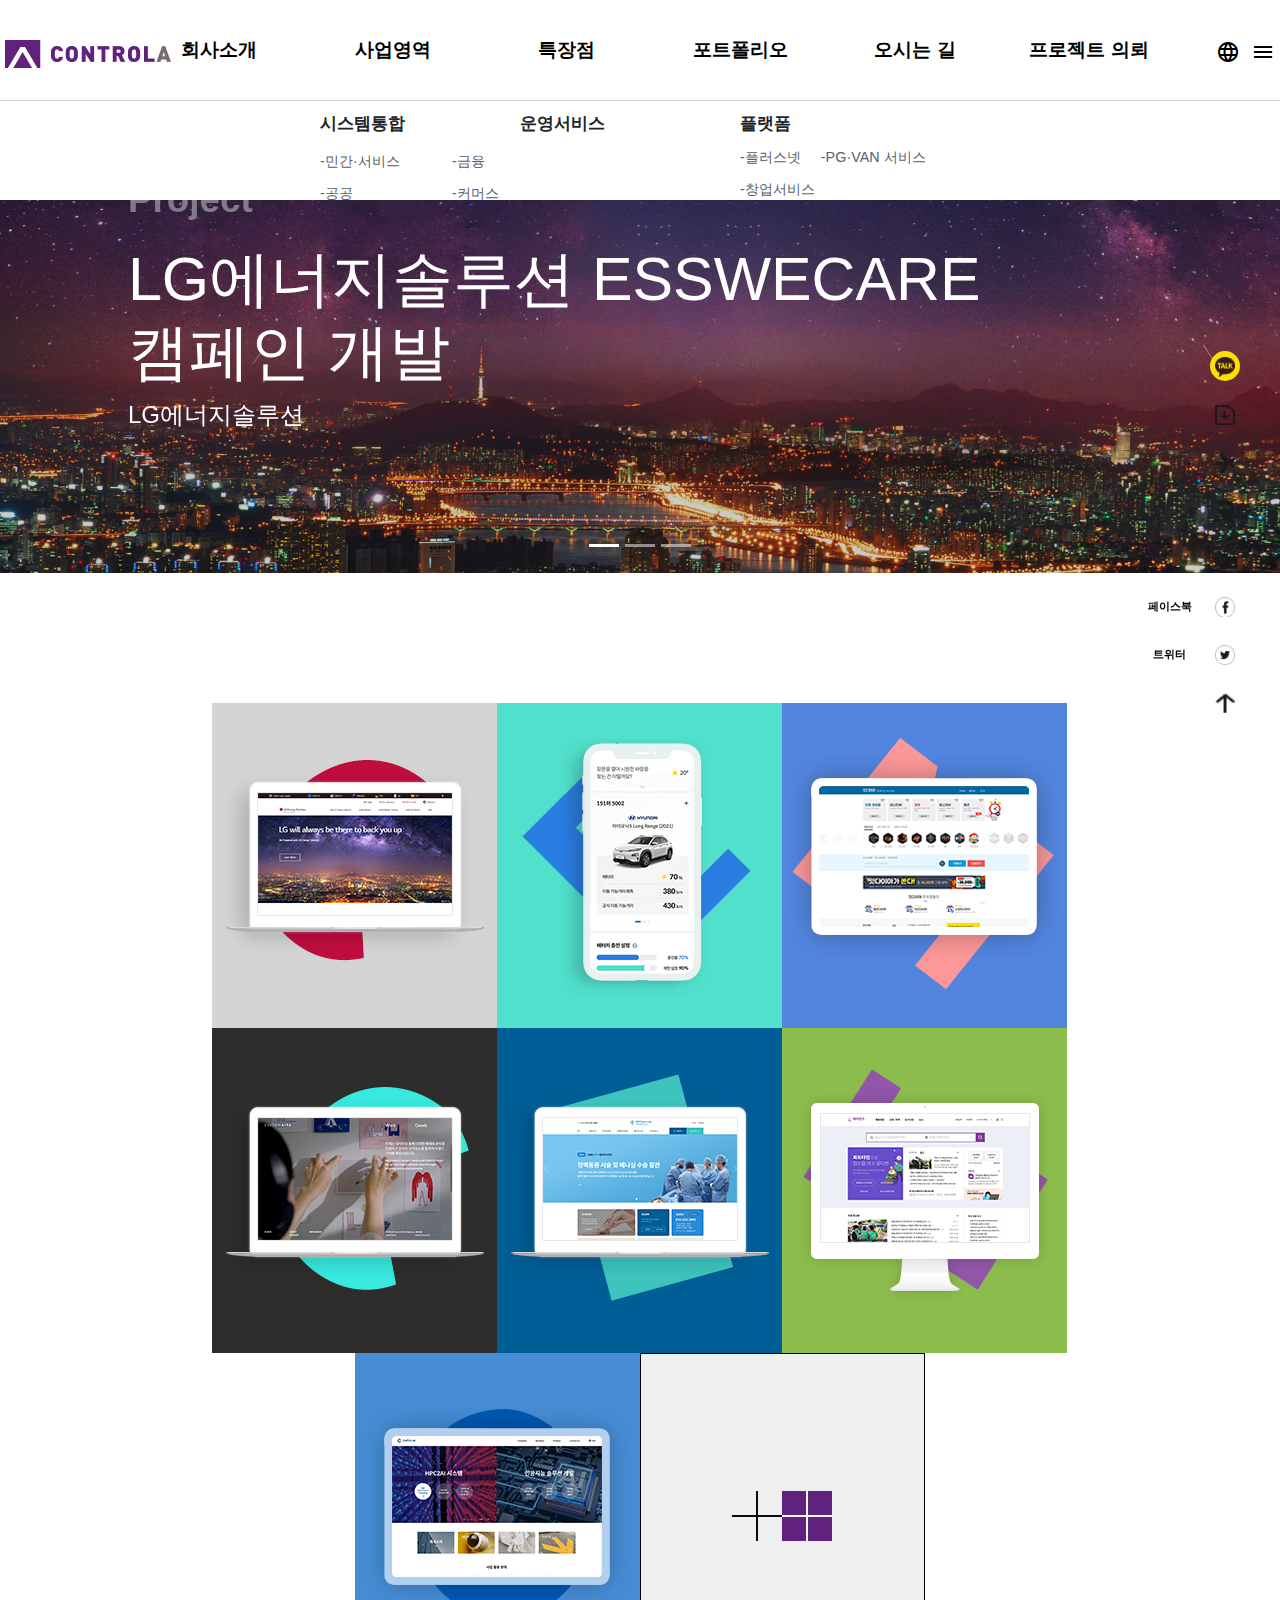
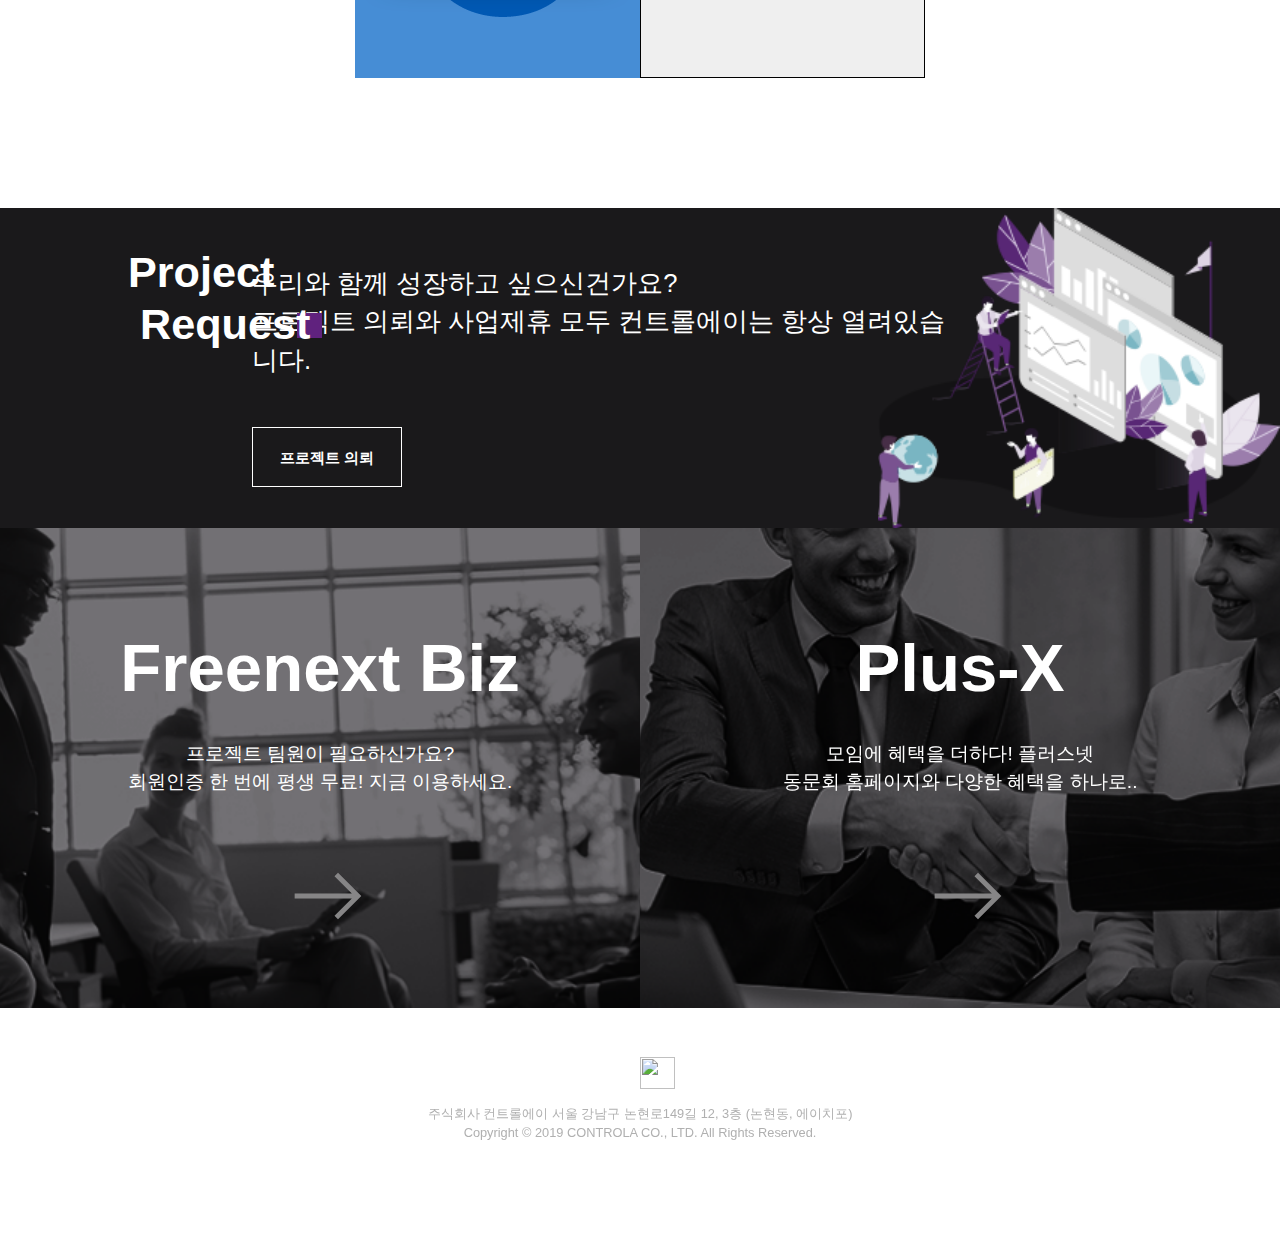
==== commit 678b4ab6: "이름수정" ====
--- a/index.html
+++ b/index.html
@@ -7,7 +7,11 @@
     <link rel="icon" href="x" type="image/x-icon">
     <link rel="stylesheet" href="css/css.css">
     <!-------------------------------구글 아이콘, 제이쿼리, 부트스트랩 cdn------------------------------->
-    <link rel="stylesheet" href="https://fonts.googleapis.com/css2?family=Material+Symbols+Outlined:opsz,wght,FILL,GRAD@24,400,0,0" />
+    <link rel="stylesheet"
+          href="https://fonts.googleapis.com/css2?family=Material+Symbols+Outlined:opsz,wght,FILL,GRAD@24,400,0,0" />
+    <link href="https://fonts.googleapis.com/css2?family=Noto+Sans+KR&display=swap" rel="stylesheet">
+    <link rel="preconnect" href="https://fonts.googleapis.com">
+    <link rel="preconnect" href="https://fonts.gstatic.com" crossorigin>
     <link href="https://cdn.jsdelivr.net/npm/bootstrap@5.3.0-alpha1/dist/css/bootstrap.min.css"
           rel="stylesheet" />
     <link rel="stylesheet" href="https://cdn.jsdelivr.net/npm/bootstrap@4.0.0/dist/css/bootstrap.min.css"
@@ -75,68 +79,100 @@
         </a>
     </div>
     <!--------------------------------상단 네비-------------------------------------->
+    <!--------------------------------데스크탑네비-------------------------------------->
     <header>
         <nav id="topGnb">
             <a href="index.html">
-                <img src="img/logo2.png" width="166px" height="28px" alt="" id="noneHov">
-                <img src="img/logo_color.png" width="166px" height="28px" alt="" id="actHov">
+                <img src="img/logo_color.png" width="166px" height="28px" alt="">
             </a>
             <ul>
                 <li><a href="#">회사소개</a></li>
                 <li><a href="#">사업영역</a></li>
-                <li><a href="#">특장점</a></li>
-                <li><a href="#">포트폴리오</a></li>
+                <li><a href="method.html">특장점</a></li>
+                <li><a href="work_list.html">포트폴리오</a></li>
                 <li><a href="#">오시는 길</a></li>
                 <li><a href="#">프로젝트 의뢰</a></li>
             </ul>
             <span class="material-symbols-outlined" id="language">language</span>
-            <span class="material-symbols-outlined" id="menu">menu</span>
-            <nav id="subMenu">
-                <ul class="subList">
-                    <li>
-                        <a href="index2.html">
-                            회사소개
-                        </a>
-                    </li>
-                    <li>
-                        <a href="">
-                            주요 서비스
-                        </a>
-                    </li>
-                </ul>
-            </nav>
+            <span class="material-symbols-outlined" id="hamburger">menu</span>
         </nav>
         <!--------------------------------데스크탑서브메뉴-------------------------------------->
+        <nav id="subMenu">
+            <ul class="subList">
+                <li>
+                    <a href="company.html">
+                        회사소개
+                    </a>
+                </li>
+                <li>
+                    <a href="">
+                        주요 서비스
+                    </a>
+                </li>
+            </ul>
+        </nav>
         <nav id="subMenu2">
-            <ul>
-                <p>시스템통합</p>
-                <li>-민간·서비스</li>
-                <li>-금융</li>
-                <li>-공공</li>
-                <li>-커머스</li>
-                <li>-헬스케어</li>
-                <li>-국방</li>
-            </ul>
-            <p>운영서비스</p>
-            <ul>
+            <div id="subMenu2_firstBox">
+                <div id="subMenu2_textBox">
+                    <p>시스템통합</p>
+                </div>
+                <div class="subMenu2_menu">
+                    <ul class="px-0">
+                        <li>
+                            <a href="">-민간·서비스</a>
+                        </li>
+                        <li>
+                            <a href="">-공공</a>
+                        </li>
+                        <li>
+                            <a href="">-헬스케어</a>
+                        </li>
+                    </ul>
+                </div>
+                <div class="subMenu2_menu">
+                    <ul>
+                        <li>
+                            <a href="">-금융</a>
+                        </li>
+                        <li>
+                            <a href="">-커머스</a>
+                        </li>
+                        <li>
+                            <a href="">-국방</a>
+                        </li>
+                    </ul>
+                </div>
+            </div>
+            <div>
+                <p>운영서비스</p>
+            </div>
+            <div>
                 <p>플랫폼</p>
-                <li>-플러스넷</li>
-                <li>-PG·VAN 서비스</li>
-                <li>-창업서비스</li>
-            </ul>
+                <ul class="px-0">
+                    <li>
+                        <a href="">-플러스넷</a>
+                    </li>
+                    <li>
+                        <a href="" id="subMenu2_lastTxt">-PG·VAN 서비스</a>
+                    </li>
+                    <li>
+                        <a href="">-창업서비스</a>
+                    </li>
+                </ul>
+            </div>
         </nav>
     </header>
     <!--------------------------------모바일 메뉴-------------------------------------->
     <nav class="mobileGnb">
         <div id="mobileTop">
-            <a href="index.html">
+            <a href="#">
                 <img src="img/logo_color.png" alt="">
             </a>
             <span class="material-symbols-outlined close">close</span>
         </div>
         <ul class="mobileMenu">
             <li>
-                <a href="">회사소개</a>
+                <a href="#">회사소개</a>
                 <span class="material-symbols-outlined moreBtn1">expand_more</span>
                 <span class="material-symbols-outlined lessBtn1">expand_less</span>
             </li>
@@ -428,20 +464,47 @@
         let lessBtn2=$(".lessBtn2");
         let subM1=$("#subM1");
         let subM2=$("#subM2");
-        let sMu=$("#subMenu");
+        let subMenu=$("#subMenu");
+        let subMenu2=$("#subMenu2");
         // let subli=$("#subMenu")
 
         /********************topGnb 활성화 및 비활성화********************/
 
-        sMu.hide();
+        subMenu.hide();
+        subMenu2.hide();
         navLi.eq(0).hover(function (){
-            // subList1.show();
-            sMu.show();
+            header.css("height","200px")
+            subMenu.show();
+            subMenu2.hide();
+        });subMenu.mouseleave(function (){
+            subMenu.hide();
+            header.css("height","100px")
         });
-        sMu.mouseleave(function (){
-            sMu.hide();
+        navLi.eq(1).hover(function (){
+            header.css("height","260px")
+            subMenu2.show();
+            subMenu.hide();
+        });subMenu2.mouseleave(function (){
+            header.css("height","100px")
+            subMenu2.hide();
         });
 
+        navLi.eq(2).hover(function (){
+            subMenu2.hide();
+            subMenu.hide();
+        })
+        navLi.eq(3).hover(function (){
+            subMenu2.hide();
+            subMenu.hide();
+        })
+        navLi.eq(4).hover(function (){
+            subMenu2.hide();
+            subMenu.hide();
+        })
+        navLi.eq(5).hover(function (){
+            subMenu2.hide();
+            subMenu.hide();
+        })
         /********************모바일 메뉴 활성화 및 비활성화********************/
         mbMenu.hide();
         closeBtn.hide();
@@ -460,6 +523,7 @@
             closeBtn.hide();
             menuBtn.show();
             topGnb.show();
+            // topGnb.css("display","none");
         })
         /********************모바일 서브 메뉴1********************/
         lessBtn1.hide();
--- a/css/css.css
+++ b/css/css.css
@@ -182,17 +182,18 @@
 
 }
 /*********************************컴터 서브 메뉴*********************************/
-#subMenu{
-    width: 100%;
-    height: 100px;
-    position: absolute;
-    top: 100px;
+#subMenu {
+    width: 100%;
+    height: 110px;
+    position: absolute;
+    margin-top: 100px;
     z-index: 99999 !important;
     background-color: white;
     box-sizing: border-box;
     transition: background-color 0.5s;
-}
-#subMenu .subList{
+    display: none;
+}
+#subMenu .subList {
     width: 100%;
     height: 100%;
     display: flex;
@@ -203,34 +204,37 @@
     border-top: 1px solid lightgrey;
     position: relative;
     z-index: 9;
-    /*display: none;*/
-    /*opacity: 0.5;*/
-}
-#subMenu .subList li{
+    box-sizing: border-box;
+}
+#subMenu .subList li {
     width: 10%;
     height: 100%;
     float: left;
-    margin: 30px;
+    /*margin: 30px;*/
     list-style: none;
+    font-weight: bolder;
+    position: relative;
+    text-align: center;
+    z-index: 99;
+}
+#subMenu .subList li a {
+    display: block;
+    position: relative;
+    font-size: 1em;
     color: black;
-    font-weight: bolder;
-    position: relative;
-    z-index: 99;
-}
-#subMenu .subList li a{
-    display: block;
-    position: relative;
-    font-size: 1em;
-    /*color: red;*/
+    margin-top: 40px;
+    text-decoration: none;
     z-index: 999 !important;
 }
-#subMenu ul li:hover a::after{
-    display: none;
+#subMenu .subList li a:hover{
+    color: #60227E;
+    transition: color 0.5s;
 }
 /*#subMenu li a{
      position: absolute;
 }*/
-#subMenu li:hover{
+#subMenu li:hover,
+#subMenu2 ul li a:hover{
     color: #60227E;
     transition: color 0.3s;
 }
@@ -240,26 +244,62 @@
     position: absolute;
     top: 100px;
     z-index: 100;
-    display: none;
-}
-#subMenu2 ul{
-    width: 100%;
+    display: flex;
+    justify-content: center;
+    background-color: white;
+    font-size: 0.9em;
+    border-top: 1px solid lightgrey;
+    box-sizing: border-box;
+}
+#subMenu2 #subMenu2_lastTxt{
+    margin-left: 10px;
+}
+#subMenu2 div{
+    width: 220px;
+    /*border: 1px solid blue;*/
+    /*border-top: 1px solid lightgrey;*/
+}
+#subMenu2 div ul{
+    width: 100%;
+    height: 100%;
+}
+#subMenu2 #subMenu2_firstBox{
+    width: 200px;
+}
+#subMenu2 #subMenu2_firstBox #subMenu2_textBox{
+    width: 100%;
+    height: 40px;
+    position: relative;
+}
+#subMenu2  div p{
+    font-size: 1.2em;
+    font-weight: bolder;
+    margin: 10px 0 10px 0;
+}
+#subMenu2 #subMenu2_firstBox .subMenu2_menu{
+    width: 50%;
     height: 100%;
     float: left;
-    /*display: flex;*/
-    /*justify-content: center;*/
 }
 #subMenu2 ul li{
+    position: relative;
+    list-style:none;
     float: left;
-    position: relative;
-    list-style:none;
+    margin-bottom: 10px;
+}
+#subMenu2 ul li a{
+    text-decoration: none;
+    position: relative;
+    color: #5B6168;
+}
+#subMenu2 ul li a:nth-of-type(1){
+    margin-right: 10px;
 }
 /*********************************모바일 서브 메뉴*********************************/
 .mobileGnb{
     width: 100%;
     height: 100%;
     display: none;
-    z-index: 999;
 }
 .mobileMenu{
     list-style: none;
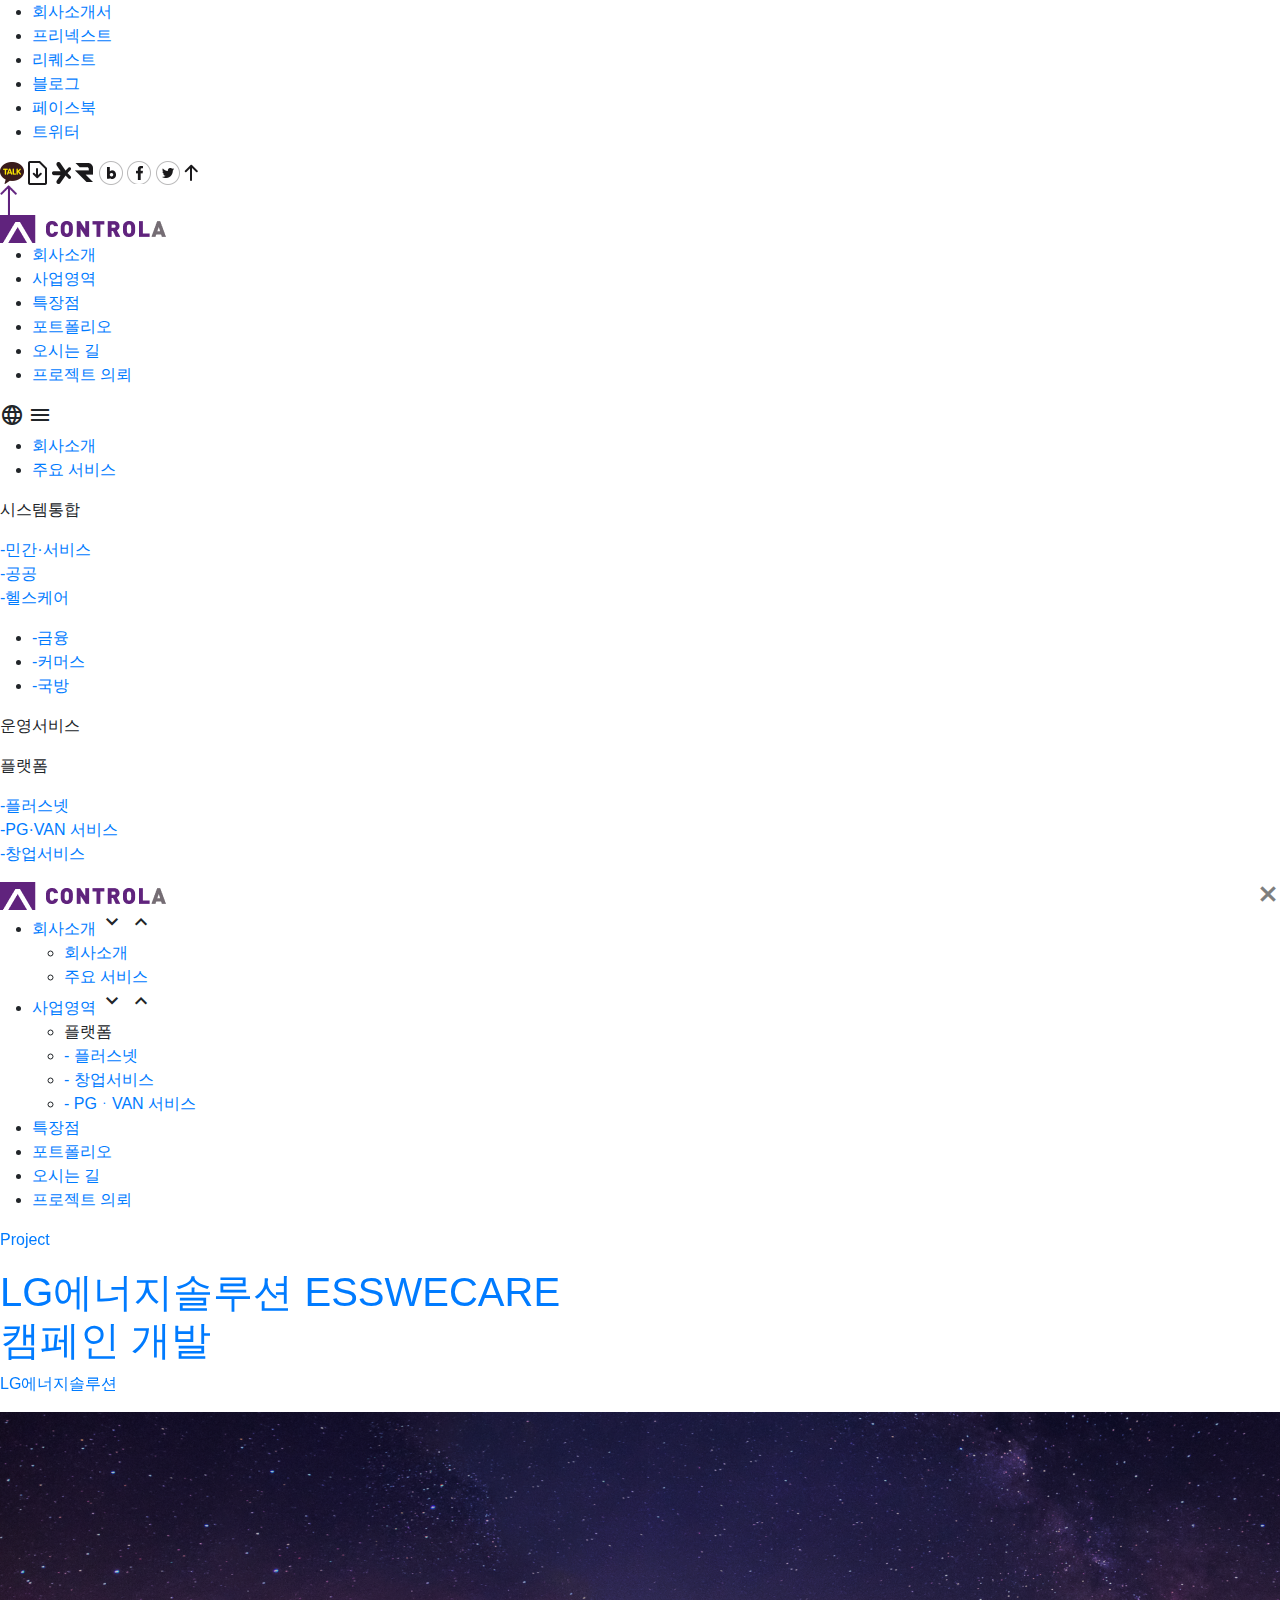
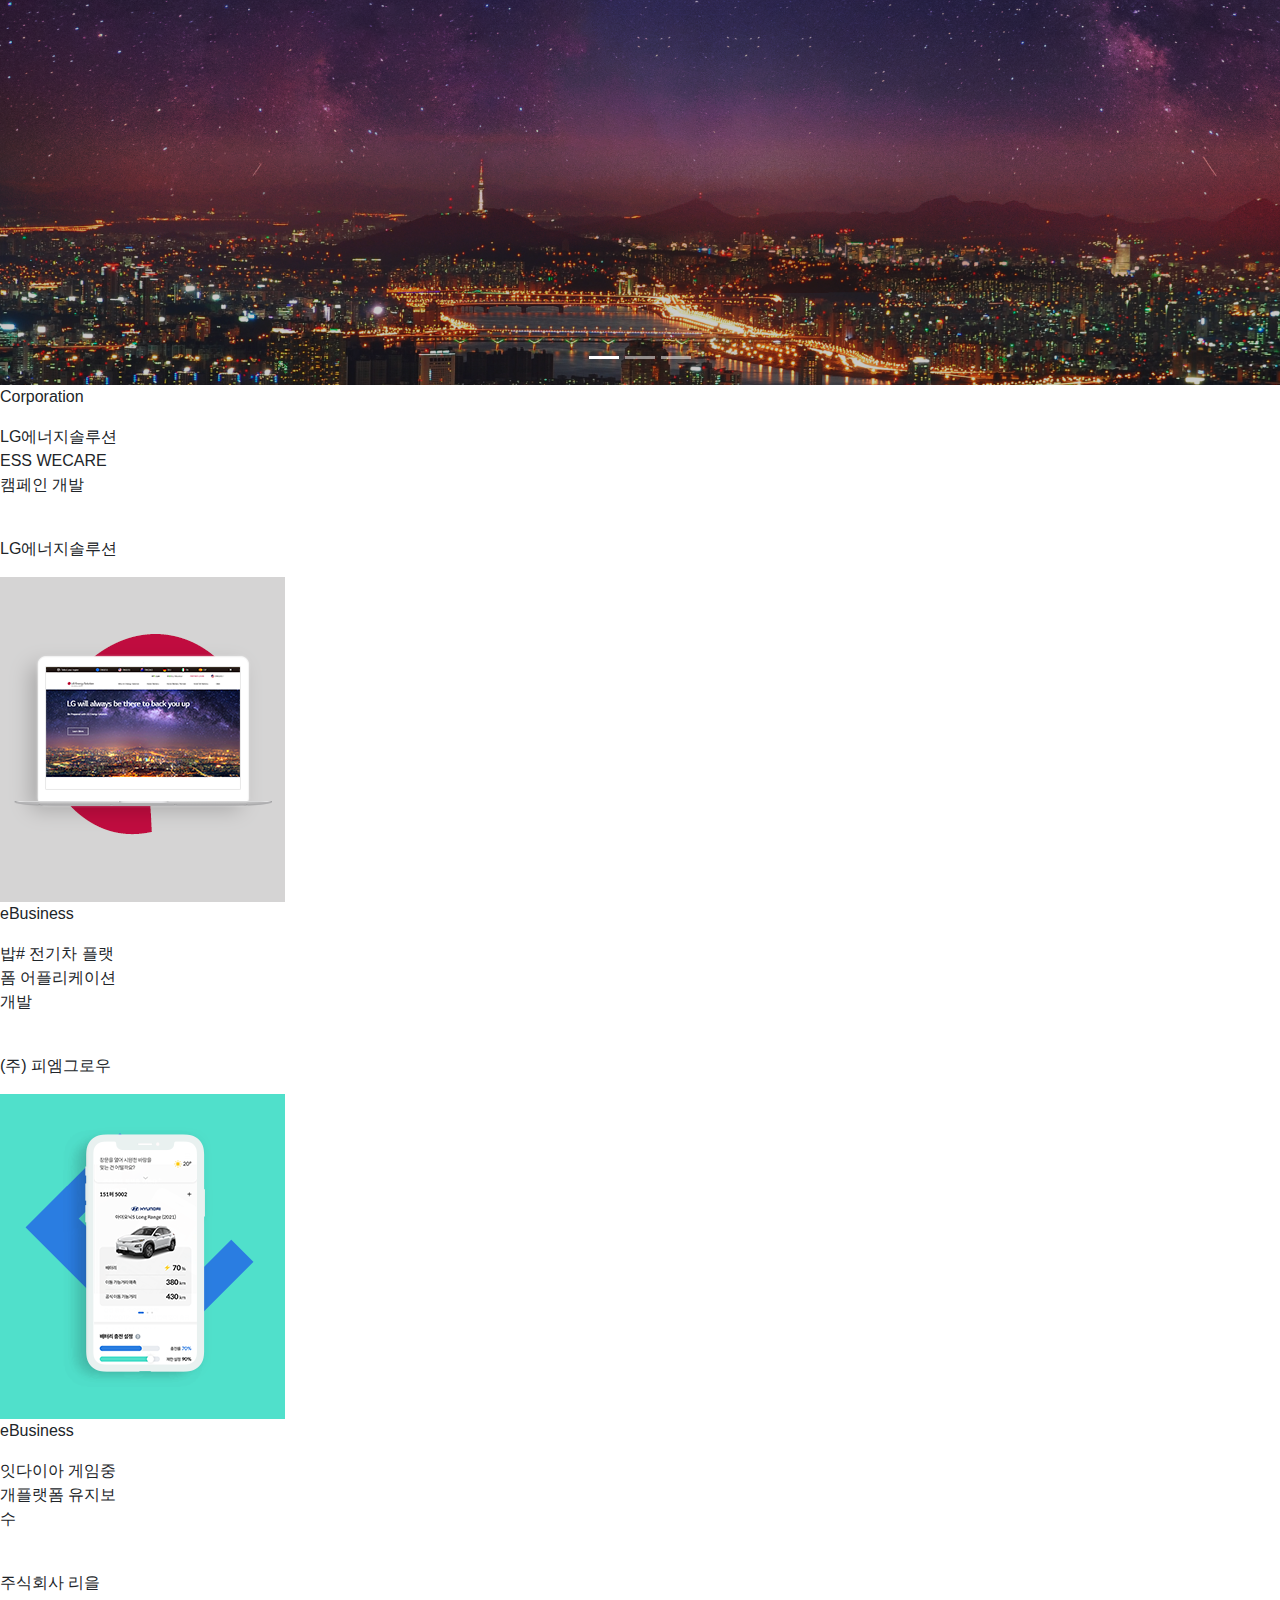
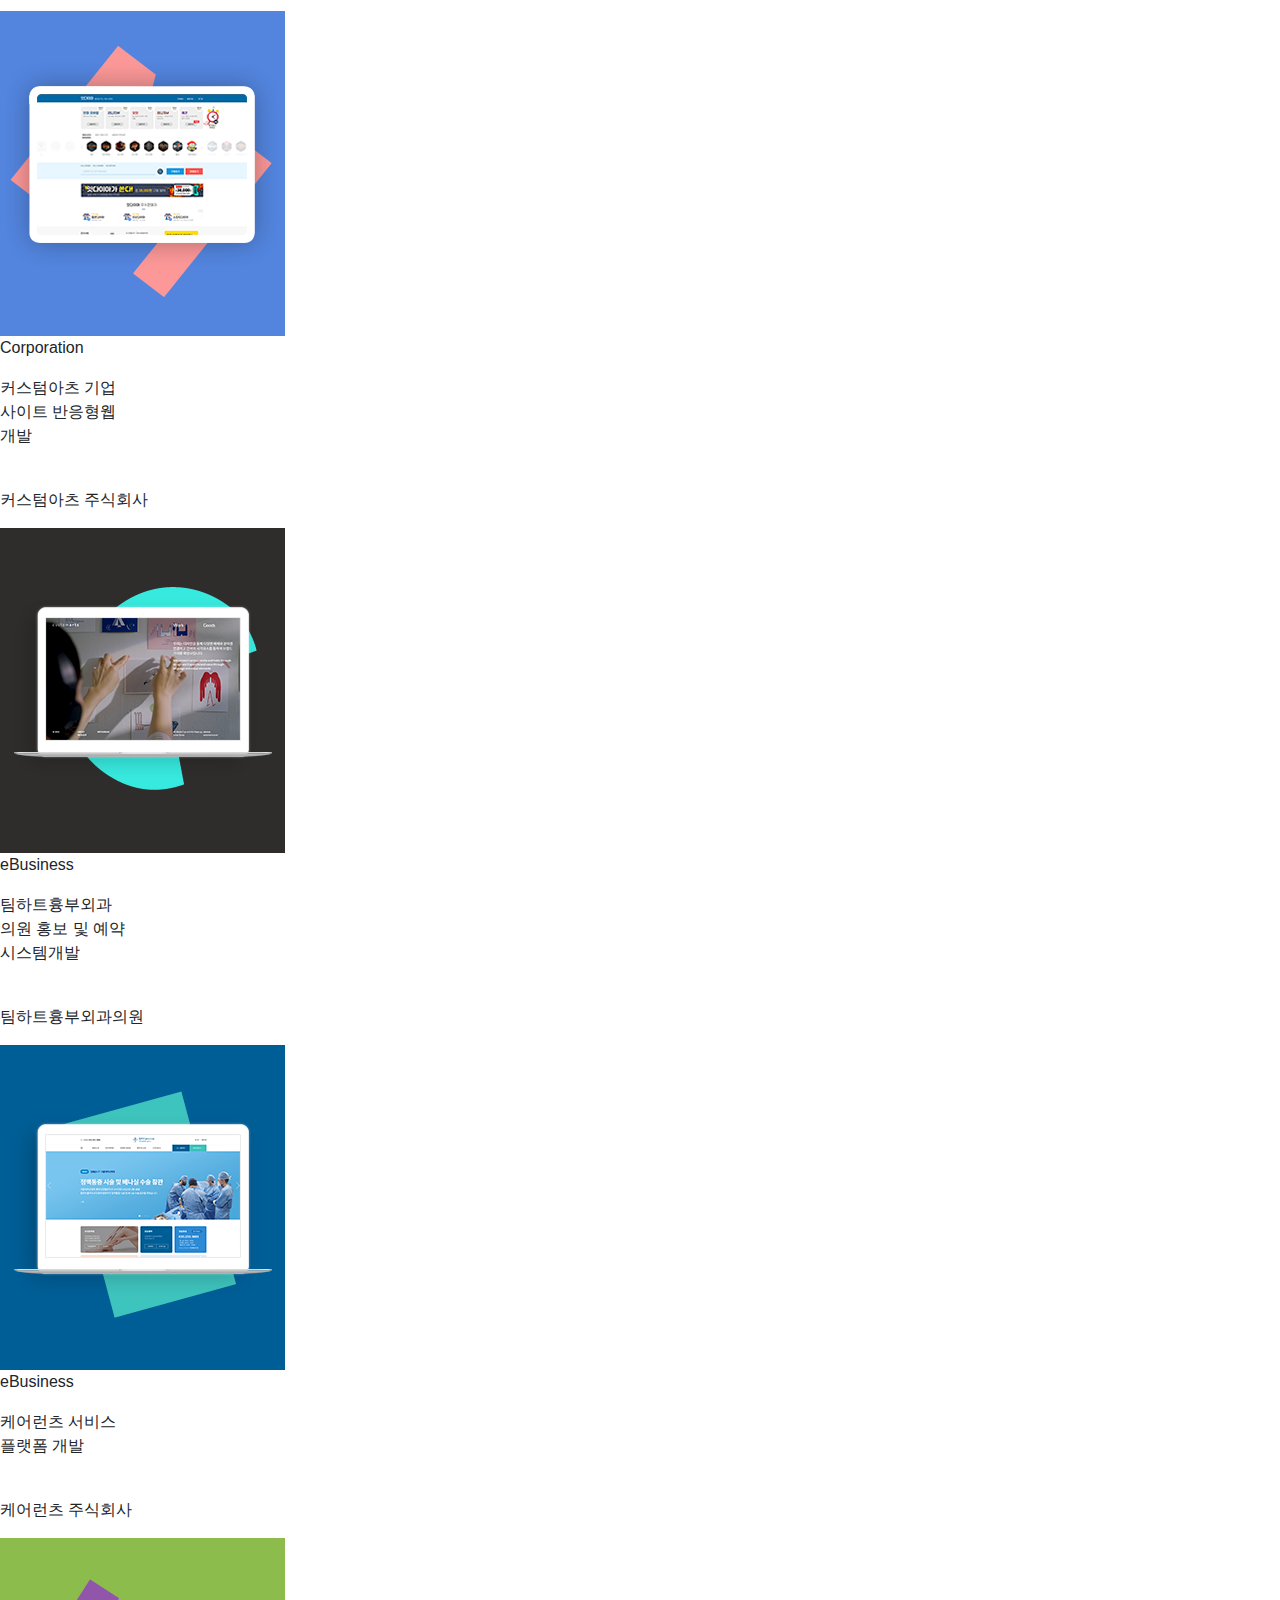
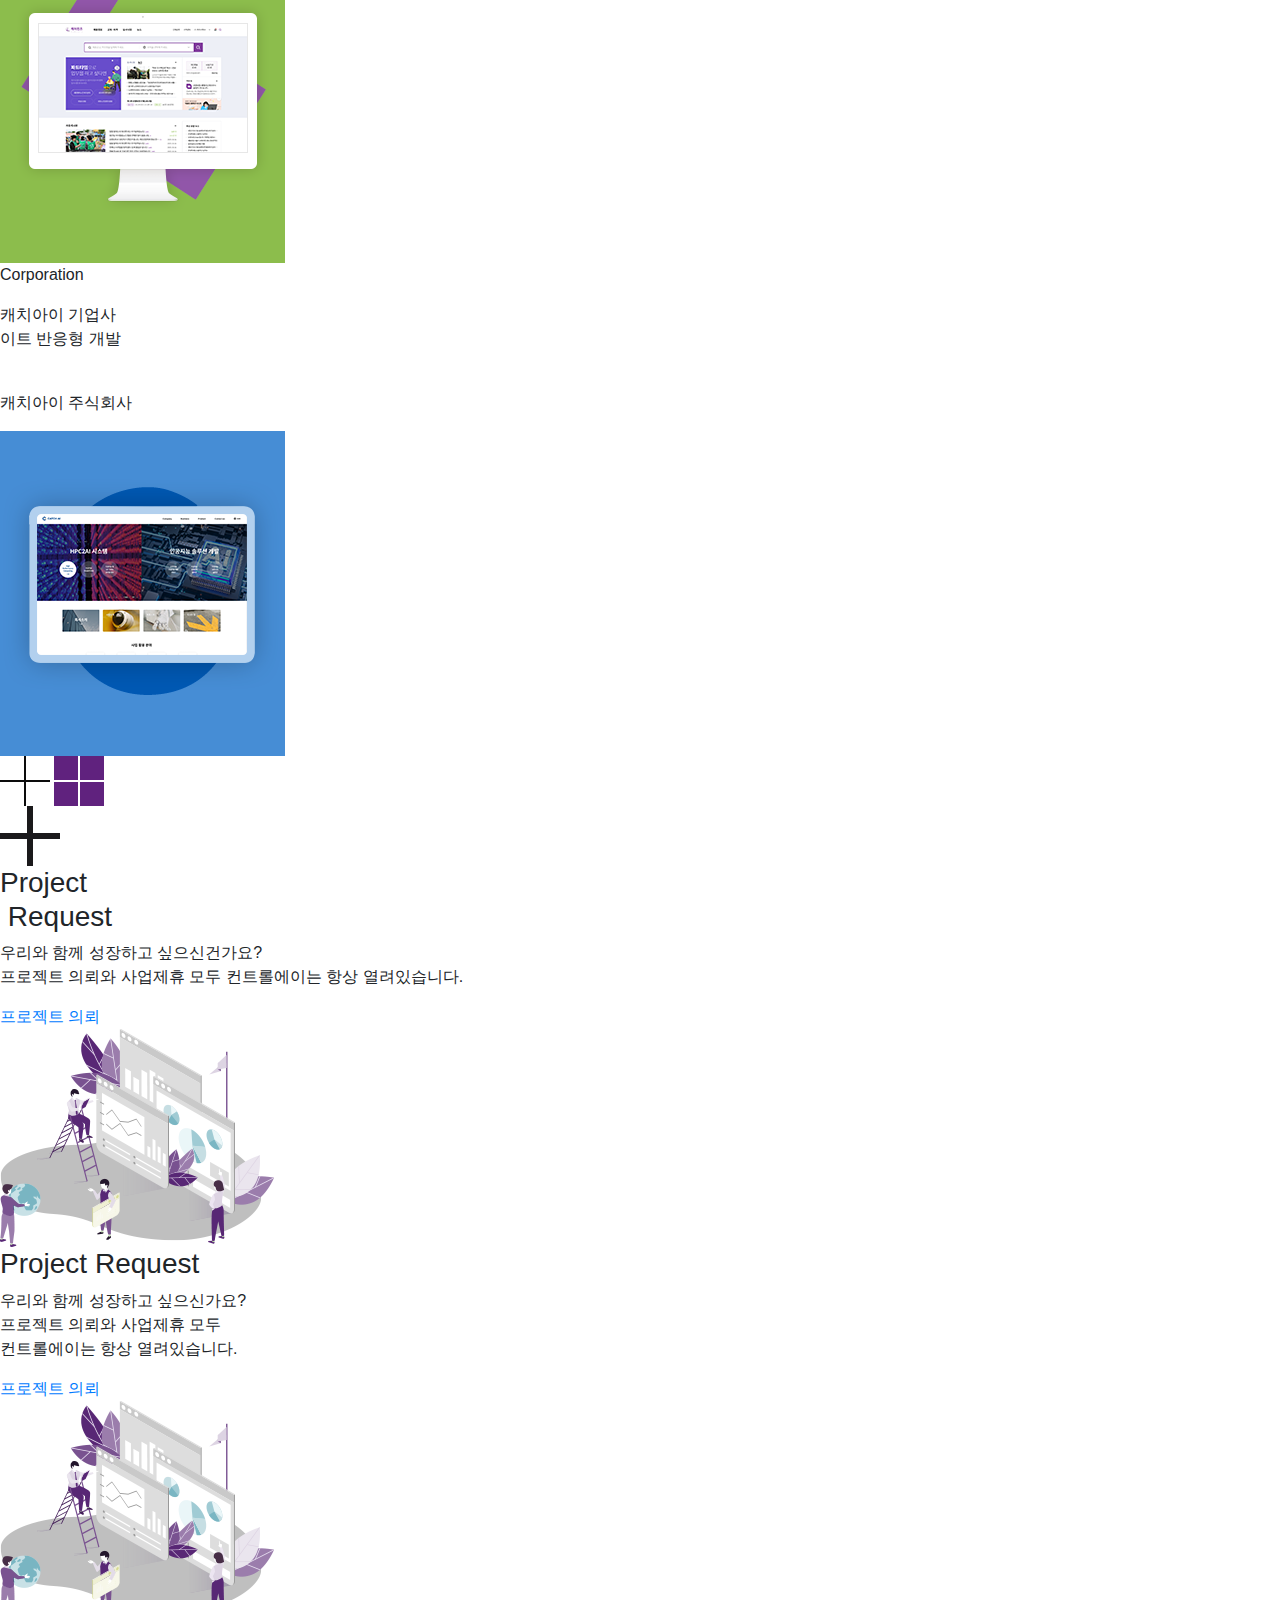
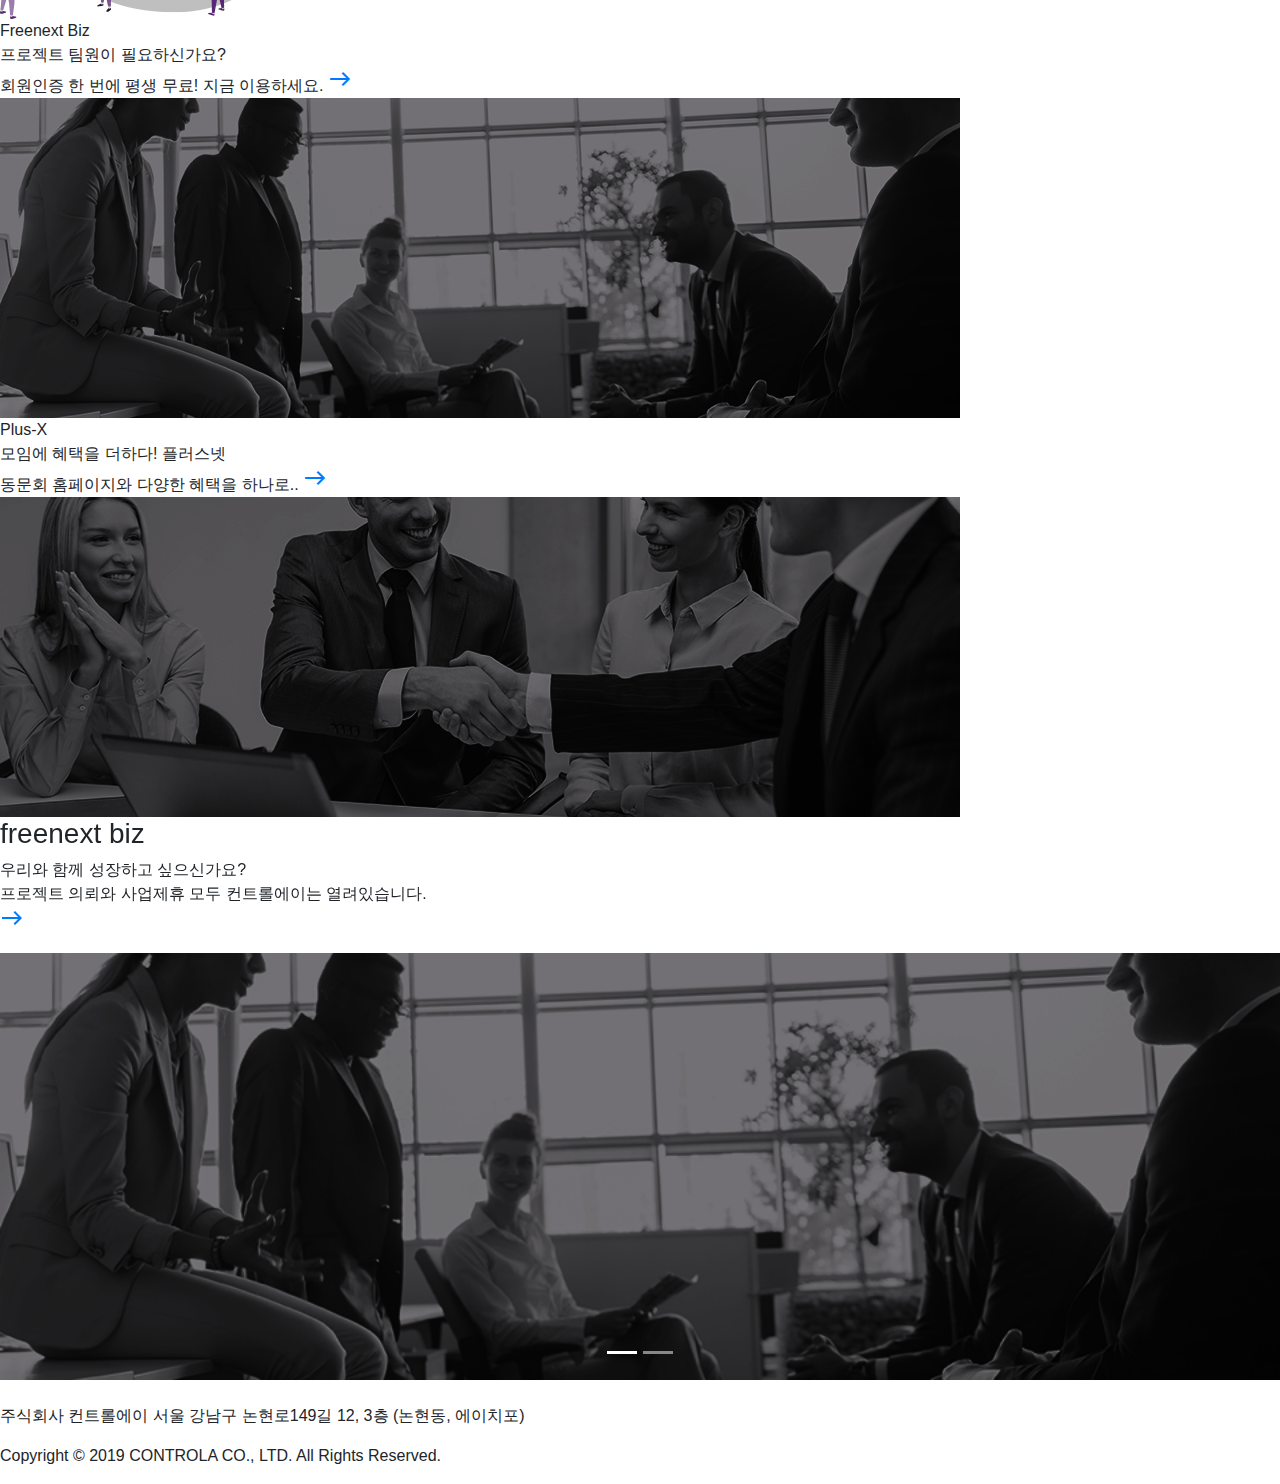
==== commit 803f5ee5: "세번째 서브 페이지 수정" ====
--- a/index.html
+++ b/index.html
@@ -5,7 +5,7 @@
     <meta name="viewport" content="width=device-width, initial-scale=1.0">
     <title>컨트롤에이, CONTROLA : 즐거운 상상력</title>
     <link rel="icon" href="x" type="image/x-icon">
-    <link rel="stylesheet" href="css/css.css">
+    <link rel="stylesheet" href="css/index.css">
     <!-------------------------------구글 아이콘, 제이쿼리, 부트스트랩 cdn------------------------------->
     <link rel="stylesheet"
           href="https://fonts.googleapis.com/css2?family=Material+Symbols+Outlined:opsz,wght,FILL,GRAD@24,400,0,0" />
@@ -179,7 +179,7 @@
             <div id="subM1">
                 <ul>
                     <li>
-                        <a href="index2.html">회사소개</a>
+                        <a href="company.html">회사소개</a>
                     </li>
                     <li>
                         <a href="">주요 서비스</a>
@@ -205,8 +205,8 @@
                     </li>
                 </ul>
             </div>
-            <li><a href="#">특장점</a></li>
-            <li><a href="#">포트폴리오</a></li>
+            <li><a href="method.html">특장점</a></li>
+            <li><a href="work_list.html">포트폴리오</a></li>
             <li><a href="#">오시는 길</a></li>
             <li><a href="#">프로젝트 의뢰</a></li>
         </ul>
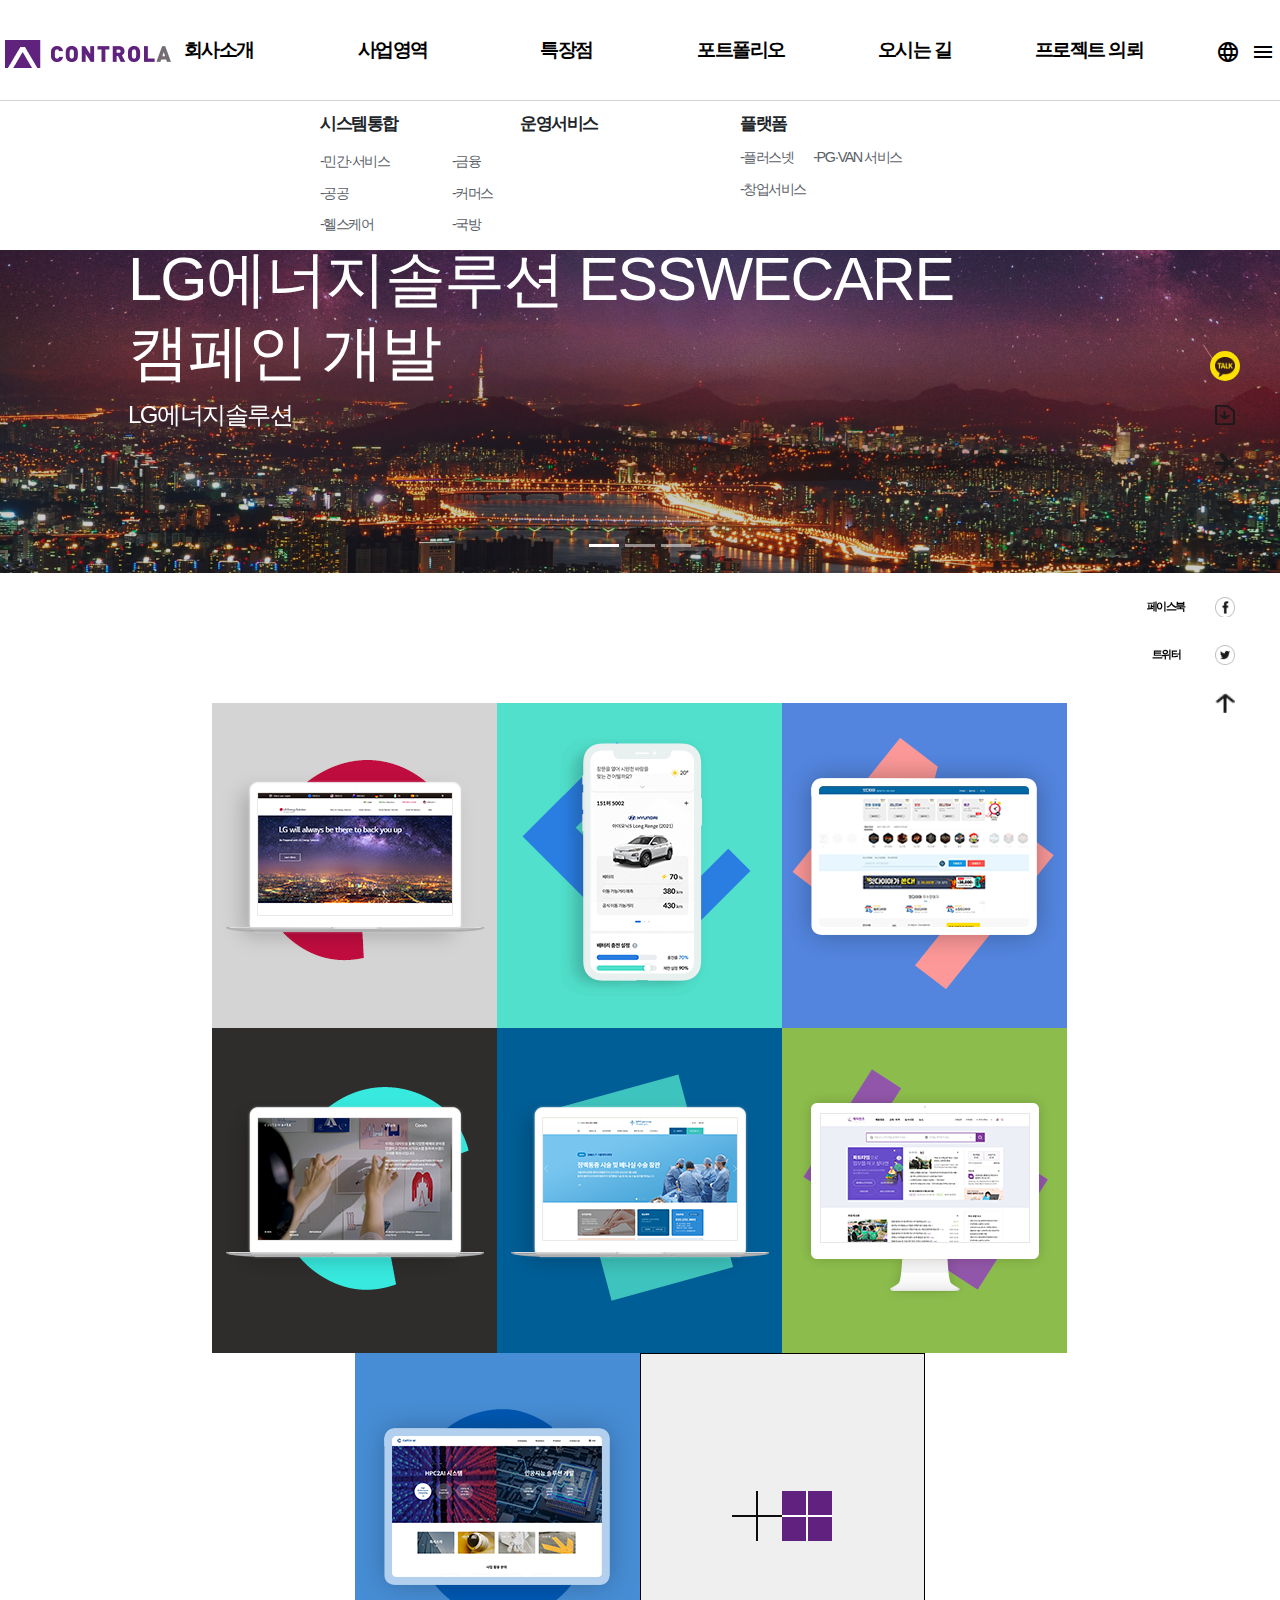
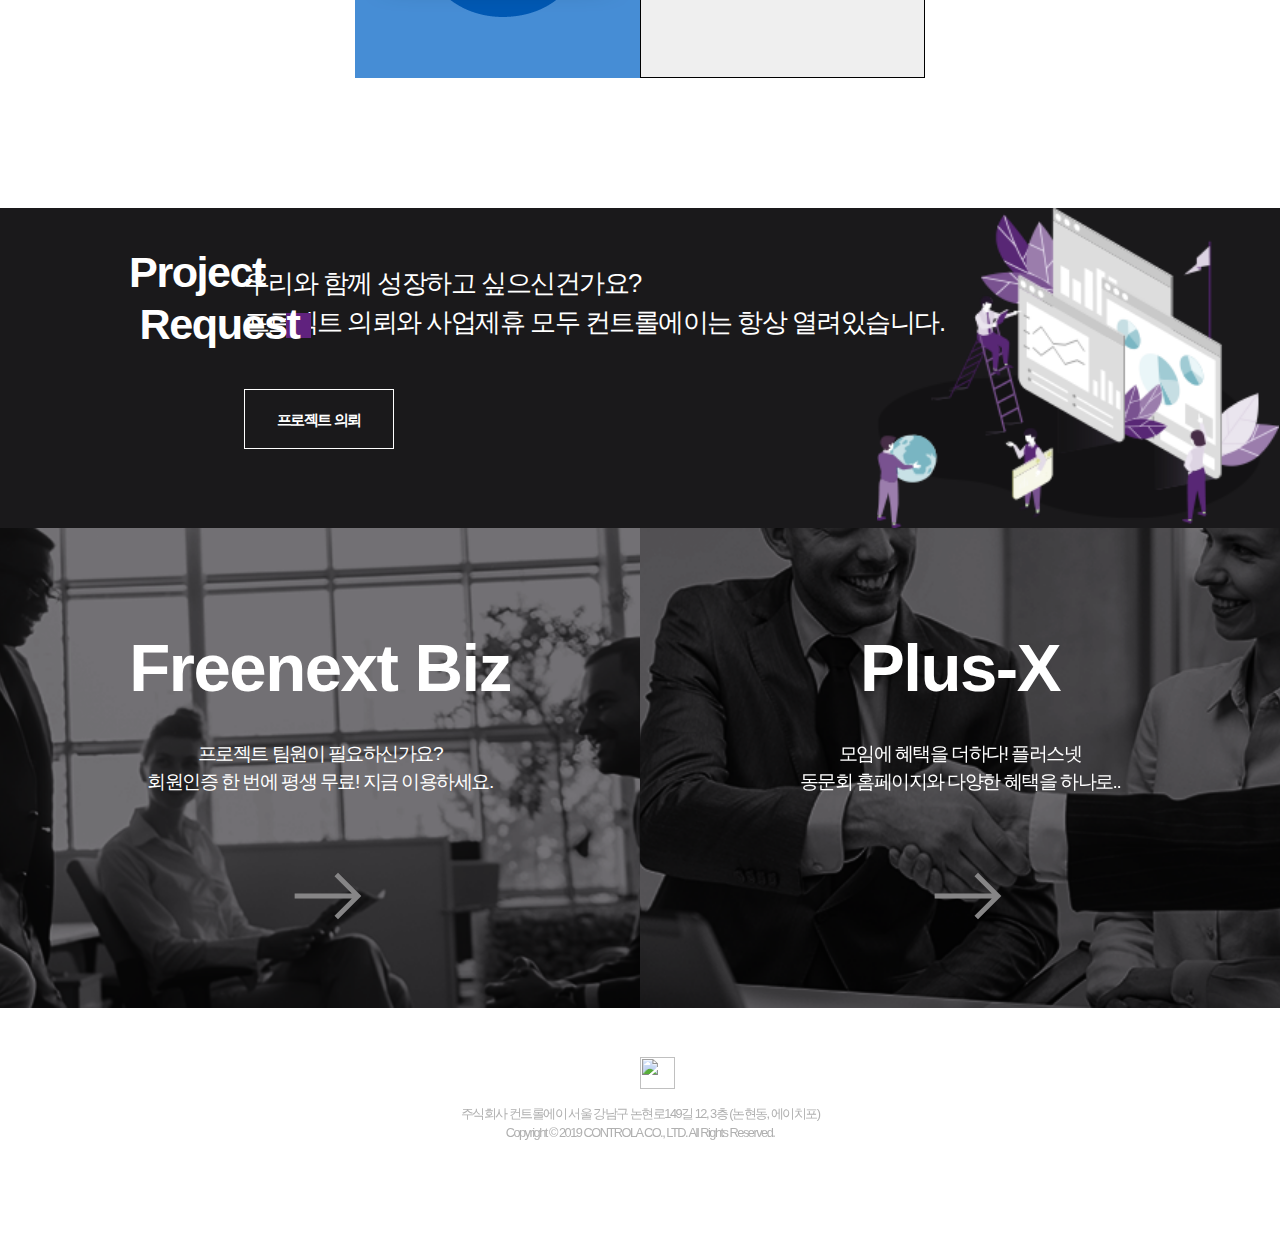
==== commit f14f4e19: "제작 및 수정" ====
--- a/index.html
+++ b/index.html
@@ -90,7 +90,7 @@
                 <li><a href="#">사업영역</a></li>
                 <li><a href="method.html">특장점</a></li>
                 <li><a href="work_list.html">포트폴리오</a></li>
-                <li><a href="#">오시는 길</a></li>
+                <li><a href="contactus.html">오시는 길</a></li>
                 <li><a href="#">프로젝트 의뢰</a></li>
             </ul>
             <span class="material-symbols-outlined" id="language">language</span>
@@ -165,7 +165,7 @@
     <!--------------------------------모바일 메뉴-------------------------------------->
     <nav class="mobileGnb">
         <div id="mobileTop">
-            <a href="#">
+            <a href="index.html">
                 <img src="img/logo_color.png" alt="">
             </a>
             <span class="material-symbols-outlined close">close</span>
@@ -207,7 +207,7 @@
             </div>
             <li><a href="method.html">특장점</a></li>
             <li><a href="work_list.html">포트폴리오</a></li>
-            <li><a href="#">오시는 길</a></li>
+            <li><a href="contactus.html">오시는 길</a></li>
             <li><a href="#">프로젝트 의뢰</a></li>
         </ul>
     </nav>
@@ -330,12 +330,14 @@
                 <img src="img/file_1651838704_.png" alt="" class="main">
             </div>
             <div class="mainBox">
-                <div id="plusBox">
-                    <img src="img/ico_more.png" alt="" id="nonecross">
-                    <img src="img/ico_more_on.png" alt="" id="actcross">
-                </div>
+                <a href="work_list.html">
+                    <div id="plusBox">
+                        <img src="img/ico_more.png" alt="" id="nonecross">
+                        <img src="img/ico_more_on.png" alt="" id="actcross">
+                    </div>
+                </a>
                 <span class="small">
-                   <a href="#">
+                   <a href="work_list.html">
                        <img src="img/m_more.png" alt="" id="smallcross">
                     </a>
                 </span>
--- a/css/index.css
+++ b/css/index.css
@@ -0,0 +1,1100 @@
+*{
+    margin: 0;
+    padding: 0;
+    box-sizing: border-box;
+}
+.material-symbols-outlined .arrow2 {
+    color: white;
+
+    font-variation-settings:
+            'FILL' 0,
+            'wght' 400,
+            'GRAD' 0,
+            'opsz' 24
+}
+html, body {
+    width: 100%;
+    height: 100%;
+    font-family: 'Noto Sans KR', sans-serif;
+    letter-spacing:-1.5px;
+}
+.material-symbols-outlined .arrow2 {
+    color: white;
+}
+.hidden{
+    overflow: hidden;
+}
+#wrapper{
+    width: 100%;
+    height: 100%;
+}
+header {
+    width: 100%;
+    height: 100px;
+    box-sizing: border-box;
+    /*overflow: hidden;*/
+    display: flex;
+    position: absolute;
+    /*  border: 1px solid red;*/
+}
+#subMenu2 {
+    display: none;
+}
+/*********************************side box*********************************/
+#sideBox{
+    display: flex;
+    position: fixed;
+    flex-direction: column;
+    justify-content: center;
+    width: 50px;
+    height: 500px;
+    box-sizing: border-box;
+    text-align: center;
+    right: 0;
+    margin-right: 30px;
+    top: 30%;
+    z-index: 99999;
+}
+#sideBox #yellow{
+    position: relative;
+    width: 30px;
+    height: 30px;
+    right: -10px;
+    top: 38px;
+    /*margin-right: 20px;*/
+    background-color: #fae100;
+    border-radius: 50%;
+    /*border: 1px solid blue;*/
+    z-index: -1;
+}
+#sideBox .side{
+    width: 20px;
+    height: 20px;
+    margin: 14px auto;
+    cursor: pointer;
+}
+#sideTxt{
+    width: 120px;
+    height: 600px;
+    position: fixed;
+    top: 27%;
+    text-align: center;
+    display: flex;
+    align-items: center;
+    right: 80px;
+}
+#sideTxt ul li{
+    /*display: none;*/
+    list-style: none;
+    height: 18px;
+    margin: 20px 0 30px 0;
+    font-weight: bolder;
+    z-index: 99999;
+}
+#sideTxt ul li a{
+    color: black;
+    text-decoration: none;
+    font-size: 0.7em;
+    margin-left: 30px;
+    z-index: 900;
+}
+/**********************상단 네비**********************/
+#topGnb {
+    width: 100%;
+    height: 100px;
+    z-index: 9;
+    position: relative;
+    display: flex;
+    justify-content: space-around;
+    box-sizing: border-box;
+    /*border: 1px solid red;*/
+}
+#topGnb:hover {
+    background-color: white;
+    color: #1A191B;
+    transition: background-color 0.5s;
+}
+#topGnb #language,
+#topGnb #hamburger {
+    color: black;
+    cursor: pointer;
+}
+#topGnb ul {
+    width: 80%;
+    display: flex;
+    justify-content: space-between;
+    box-sizing: border-box;
+    padding: 0;
+}
+#topGnb ul li {
+    width: 15%;
+    float: left;
+    list-style: none;
+    text-align: center;
+    height: 100px;
+    line-height: 100px;
+    position: relative;
+    left: -40px;
+    /*color: white;*/
+    /*margin-right: -30px;*/
+}
+#topGnb ul li a::after {
+    content: "";
+    width: 0;
+    position: absolute;
+    left: 0;
+    right: 0;
+    bottom: 0;
+    height: 3px;
+    transition: width 0.5s;
+    margin: 0 auto;
+}
+header:hover #topGnb ul li a{
+    color: black;
+}
+#topGnb ul li:hover a::after {
+    width: 50%;
+    background-color: purple;
+}
+#topGnb ul li:hover a {
+    color: purple;
+    transition: color 0.5s;
+}
+#topGnb ul li a {
+    text-decoration: none;
+    color: white;
+    font-weight: bolder;
+    font-size: 1.2em;
+    width: 100%;
+    height: 100%;
+    display: block;
+}
+#topGnb span {
+    color: white;
+    margin-top: 40px;
+}
+#topGnb img {
+    margin-top: 40px;
+    cursor: pointer;
+}
+/**********************상단 네비 서브메뉴**********************/
+#subMenu {
+    width: 100%;
+    height: 110px;
+    position: absolute;
+    /*margin-top: 100px;*/
+    z-index: 99999 !important;
+    background-color: white;
+    box-sizing: border-box;
+    transition: background-color 0.5s;
+    display: none;
+}
+#subMenu .subList {
+    width: 100%;
+    height: 100%;
+    display: flex;
+    /*background-color: white;*/
+    transition: background-color 0.5s;
+    justify-content: center;
+    align-items: center;
+    border-top: 1px solid lightgrey;
+    position: relative;
+    z-index: 9;
+    box-sizing: border-box;
+}
+#subMenu .subList li {
+    width: 10%;
+    height: 100%;
+    float: left;
+    /*margin: 30px;*/
+    list-style: none;
+    font-weight: bolder;
+    position: relative;
+    text-align: center;
+    z-index: 99;
+}
+#subMenu .subList li a {
+    display: block;
+    position: relative;
+    font-size: 1em;
+    color: black;
+    margin-top: 40px;
+    text-decoration: none;
+    z-index: 999 !important;
+}
+#subMenu .subList li a:hover{
+    color: #60227E;
+    transition: color 0.5s;
+}
+/*#subMenu li a{
+     position: absolute;
+}*/
+#subMenu li:hover,
+#subMenu2 ul li a:hover{
+    color: #60227E;
+    transition: color 0.3s;
+}
+#subMenu2{
+    width: 100%;
+    height: 150px;
+    position: absolute;
+    top: 100px;
+    z-index: 100;
+    display: flex;
+    justify-content: center;
+    background-color: white;
+    transition: background-color 0.5s;
+    font-size: 0.9em;
+    border-top: 1px solid lightgrey;
+    box-sizing: border-box;
+}
+#subMenu2 #subMenu2_lastTxt{
+    margin-left: 10px;
+}
+#subMenu2 div{
+    width: 220px;
+    /*border: 1px solid blue;*/
+    /*border-top: 1px solid lightgrey;*/
+}
+#subMenu2 div ul{
+    width: 100%;
+    height: 100%;
+}
+#subMenu2 #subMenu2_firstBox{
+    width: 200px;
+}
+#subMenu2 #subMenu2_firstBox #subMenu2_textBox{
+    width: 100%;
+    height: 40px;
+    position: relative;
+}
+#subMenu2  div p{
+    font-size: 1.2em;
+    font-weight: bolder;
+    margin: 10px 0 10px 0;
+}
+#subMenu2 #subMenu2_firstBox .subMenu2_menu{
+    width: 50%;
+    height: 100%;
+    float: left;
+}
+#subMenu2 ul li{
+    position: relative;
+    list-style:none;
+    float: left;
+    margin-bottom: 10px;
+}
+#subMenu2 ul li a{
+    text-decoration: none;
+    position: relative;
+    color: #5B6168;
+}
+#subMenu2 ul li a:nth-of-type(1){
+    margin-right: 10px;
+}
+/*********************************모바일 서브 메뉴*********************************/
+.mobileGnb{
+    width: 100%;
+    height: 100%;
+    display: none;
+}
+.mobileMenu{
+    list-style: none;
+    position: absolute;
+    top: 100px;
+    width: 100%;
+    height: 100%;
+    background-color: white;
+    border-top: 1px solid lightgrey;
+}
+.mobileGnb #mobileTop{
+    /*z-index: 200;*/
+    display: flex;
+    justify-content: space-between;
+    margin: 40px;
+}
+.mobileMenu li{
+    margin-top: 20px;
+    font-size: 1em;
+    font-weight: bolder;
+}
+.mobileMenu li a{
+    color: #60227E;
+    text-decoration: none;
+    font-size: 1.3em;
+}
+.mobileMenu #subM1 li a{
+    color: black;
+}
+.mobileMenu #subM2 li a{
+    color: #5B6168;
+}
+.mobileMenu #subM1 li a:hover,
+.mobileMenu #subM2 li a:hover{
+    color: #60227E;
+    transition: color 0.5s;
+}
+.moreBtn1,
+.moreBtn2,
+.lessBtn1,
+.lessBtn2{
+    display: flex;
+    position: absolute;
+    left:80%;
+    cursor: pointer;
+    z-index: 9;
+}
+.mobileGnb .mobileMenu #subM1{
+    width: 100%;
+    height: 120px;
+    background-color: #F9FAFB;
+    display: flex;
+    align-items: center;
+}
+.mobileGnb .mobileMenu #subM1 li{
+    position: relative;
+    left: -20px;
+    list-style: none;
+    font-size: 0.8em;
+}
+.mobileGnb .mobileMenu #subM2{
+    width: 100%;
+    height: 175px;
+    background-color: #F9FAFB;
+    display: flex;
+    align-items: center;
+    /*border: 1px solid red;*/
+}
+.mobileGnb .mobileMenu #subM2 li{
+    position: relative;
+    left: -20px;
+    list-style: none;
+    font-size: 1.1em;
+    /*border: 1px solid black;*/
+    margin-top: 10px;
+}
+.mobileGnb .mobileMenu #subM2 li:nth-of-type(2),
+.mobileGnb .mobileMenu #subM2 li:nth-of-type(3),
+.mobileGnb .mobileMenu #subM2 li:nth-of-type(4){
+    font-size: 0.7em;
+}
+/*********************************carousel*********************************/
+#carousel1{
+    position: relative;
+    z-index: 1;
+}
+#carousel1 .carousel-inner .carousel-item img{
+    height: auto;
+    object-fit: cover;
+}
+.carousel-indicators{
+    cursor: pointer;
+}
+.carousel-inner .carousel-item{
+    width: 100%;
+    height: 100%;
+}
+.carousel-item .carousel1{
+    position: absolute;
+    width: 80%;
+    top: 30%;
+    left: 50%;
+    margin-left: -40%;
+    display: block;
+}
+.carousel-item .carousel1 a{
+    text-decoration: none;
+    color: white;
+}
+.carousel-item .carousel1 a .t1{
+    font-weight: bolder;
+    font-size: 2.3em;
+    color: lightgrey;
+    opacity: 0.5;
+}
+.carousel-item .carousel1 a .t2{
+    font-size: 3.8em;
+}
+.carousel-item .carousel1 a .t3{
+    font-size: 1.5em;
+}
+#language,#menu{
+    cursor: pointer;
+}
+/*********************************section1*********************************/
+#sec1{
+    width: 100%;
+}
+#sec1 .imgBox{
+    width: 73%;
+    height: auto;
+    display: flex;
+    flex-wrap: wrap;
+    justify-content: center;
+    align-items: center;
+    margin: 130px auto 0;
+    box-sizing: border-box;
+    /*border: 1px solid red;*/
+}
+#sec1 .imgBox .mainBox{
+    width: 285px;
+    height: 325px;
+}
+#sec1 .imgBox img{
+    cursor: pointer;
+}
+#sec1 .imgBox .box{
+    position: absolute;
+    width: 285px;
+    height: 325px;
+    cursor: pointer;
+    color: white;
+    display: none;
+}
+#sec1 .imgBox .box p:nth-of-type(3){
+    position: relative;
+    left: 40px;
+}
+#sec1 .imgBox .box span{
+    position: relative;
+    left: 40px;
+    top: 50px;
+}
+#sec1 .imgBox .box .first{
+    font-weight: bolder;
+    font-size: 1.1em;
+    position: relative;
+    left: 40px;
+    top: 20px;
+}
+#sec1 .imgBox .box .second{
+    font-weight: bolder;
+    font-size: 1.8em;
+    position: relative;
+    left: 40px;
+    top: 20px;
+}
+#sec1 .imgBox .box .last{
+    font-size: 0.7em;
+    position: relative;
+    top: 70px;
+}
+#sec1 .imgBox div #plusBox img:nth-of-type(2){
+    /*display: none;*/
+}
+#sec1 #plusBox{
+    border: 1px solid black;
+    width: 285px;
+    height: 325px;
+    display: flex;
+    justify-content: center;
+    align-items: center;
+    position: relative;
+    background-color: #EFEFEF;
+}
+#sec1 .small{
+    width: 40px;
+    height: 40px;
+    border: 1px solid black;
+    background-color: white;
+    position: relative;
+    left: -20px;
+    top: 210px;
+    z-index: 99;
+    cursor: pointer;
+    display: none;
+}
+#sec1 #smallcross{
+    width: 20px;
+    height: 20px;
+    z-index: 99;
+    position: absolute;
+    /*display: none;*/
+}
+#sec1 .imgBox div:hover .box,
+#sec1 .imgBox div:hover #plusBox{
+    display: block;
+    background-color: #60227E;
+    opacity: 0.9;
+    z-index: 9;
+}
+#sec1 .imgBox div:hover #plusBox{
+    display: flex;
+    justify-content: center;
+    align-items: center;
+    cursor: pointer;
+}
+/*********************************section2*********************************/
+#sec2{
+    width: 100%;
+    height: 800px;
+    /*border: 3px solid greenyellow;*/
+    box-sizing: border-box;
+    margin-top: 130px;
+    overflow: hidden
+}
+#sec2 #project{
+    width: 100%;
+    height: 40%;
+    box-sizing: border-box;
+    display: flex;
+    justify-content: space-around;
+    color: white;
+    background-color: #1A191B;
+    /*border: 5px solid red;*/
+}
+#sec2 #project p{
+    font-size: 1.6em;
+    position: relative;
+    margin-top: 8%;
+    left: 10%;
+}
+#sec2 #project #proBox{
+    text-align: center;
+    line-height: 60px;
+    width: 150px;
+    height: 60px;
+    border: 1px solid white;
+    position: relative;
+    top: 10%;
+    left: 10%;
+    font-size: 1.2em;
+}
+#sec2 #project #proBox a{
+    text-decoration: none;
+    color: white;
+    width: 100%;
+    height: 100%;
+    display: block;
+    font-size: 0.8em;
+    font-weight: bolder;
+}
+#sec2 #project h3{
+    position: relative;
+    font-weight: bolder;
+    left: 10%;
+    margin-top: 3%;
+    font-size: 2.7em;
+}
+#sec2 #project #txt{
+    width: 35px;
+    position: relative;
+    z-index: 1;
+}
+#sec2 #project #txt::before{
+    display: block;
+    content: '';
+    position: absolute;
+    top: 13px;
+    right: -12px;
+    z-index: -1;
+    width: 25px;
+    height: 25px;
+    background: #60227e;
+}
+#sec2 #Freenext{
+    width: 100%;
+    height: 60%;
+    display: flex;
+    justify-content: left;
+}
+#sec2 #Freenext .Fbox{
+    width: 100%;
+    height: 100%;
+    position: relative;
+    text-align: center;
+    display: flex;
+    justify-content: center;
+    align-items: center;
+    text-align: center;
+}
+#sec2 #Freenext .Fbox .txt1{
+    position: absolute;
+    margin-top: -200px;
+    color: white;
+    font-size: 4.2em;
+    font-weight: bolder;
+}
+#sec2 #Freenext .Fbox .txtX{
+    position: absolute;
+    /*left: 37%;*/
+}
+#sec2 #Freenext .Fbox .txt2{
+    position: absolute;
+    /*left: 30%;*/
+    /*top: 50%;*/
+    color: white;
+    font-size: 1.2em;
+}
+#sec2 #Freenext .Fbox .txtX2{
+    position: absolute;
+    /*left: 31%;*/
+}
+#sec2 #Freenext .Fbox .arrow{
+    position: absolute;
+    left: 45%;
+    bottom: 15%;
+    color: #868586;
+    font-size: 5em;
+    cursor: pointer;
+}
+#sec2 #Freenext .Fbox .arrow:hover{
+    scale: 1.3;
+    transition: all 0.5s;
+    color: white;
+}
+#sec2 #Freenext img{
+    width: 100%;
+    height: 100%;
+    object-fit: cover;
+}/*********************************section2 project2*********************************/
+#sec2 #project2{
+    width: 100%;
+    position: relative;
+    background-color: #1A191B;
+    color: white;
+}
+#sec2 #project2 img {
+    position: absolute;
+    right: 80px;
+    bottom: 100px;
+    width: 300px;
+    height: 240px;
+}
+#sec2 #project2 h3{
+    font-size: 2.5em;
+    position: relative;
+    /*left: 50px;*/
+    /*top: 50px;*/
+}
+#sec2 #project #txt2{
+    position: relative;
+    z-index: 1;
+}
+/*#sec2 #project2 #txt2::before{*/
+/*    display: block;*/
+/*    content: '';*/
+/*    position: absolute;*/
+/*    top: 13px;*/
+/*    right: -12px;*/
+/*    z-index: -1;*/
+/*    width: 25px;*/
+/*    height: 25px;*/
+/*    background: #60227e;*/
+/*}*/
+#sec2 #project2 p{
+    font-size: 1.3em;
+    position: relative;
+    top: 80px;
+    left: 50px;
+}
+#sec2 #project2 #proBox2{
+    position: relative;
+    width: 170px;
+    height: 65px;
+    border: 1px solid white;
+    left: 50px;
+    top: 100px;
+}
+#sec2 #project2 #proBox2 a{
+    color: white;
+    text-decoration: none;
+    width: 100%;
+    height: 100%;
+    display: block;
+    text-align: center;
+    line-height: 65px;
+    font-size: 1.3em;
+}
+/*********************************section2 carousel*********************************/
+#carousel2{
+    width: 100%;
+    height: 100%;
+    display: none;
+}
+#carousel2 .carousel-inner{
+    width: 100%;
+    height: 100%;
+}
+#carousel2 .carousel-inner .carousel2txt{
+    position: absolute;
+    color: white;
+    cursor: pointer;
+}
+#carousel2 .carousel-inner .carousel2txt h3{
+    margin-top: 40px;
+    font-size: 2.2em;
+}
+#carousel2 .carousel-inner .sec2Carousel{
+    width: 100%;
+    height: 100%;
+}
+#carousel2 .carousel-inner .sec2Carousel img{
+    width: 100%;
+    height: 100%;
+    object-fit: cover;
+}
+/*********************************footer*********************************/
+#footer{
+    width: 100%;
+    height: 230px;
+}
+#footer #footerBox{
+    width: 100%;
+    height: 100%;
+    display: flex;
+    justify-content: center;
+    align-items: center;
+}
+#footer #footerBox div{
+    width: 100%;
+    position: absolute;
+    text-align: center;
+
+}
+#footer img{
+    position: absolute;
+    left: 50%;
+    margin-top: -100px;
+    width: 35px;
+    height: 32px;
+}
+#footer #footerBox div p{
+    position: relative;
+    font-size: 0.8em;
+    top: 10%;
+    margin: 0;
+    color: #B0B0B0;
+}
+/***************************************************************************/
+/*********************************미디어 쿼리*********************************/
+/***************************************************************************/
+
+/***************모니터 크기***************/
+@media screen and (min-width: 1200px){
+    #menu,
+    .close,
+    #sec2 #carousel2,
+    #sec2 #project2,
+    #top{
+        display: none;
+    }
+}
+/****************타블렛 사이즈****************/
+@media screen and (min-width: 841px) and (max-width: 1199px){
+    .close,
+    #topGnb ul,
+    #sec2 #carousel2,
+    #menu{
+        display: block;
+    }
+    #topGnb li,
+    #topGnb #language,
+    #sideBox,
+    #sideTxt{
+        display: none;
+    }
+    header{
+        height: 100px;
+    }
+    header:hover #menu{
+        margin-top: 60px;
+    }
+    #sec2 #Freenext{
+        height: 40%;
+    }
+    #sec2 #Freenext .Fbox{
+        display: none;
+        height: 30%;
+    }
+    #topGnb{
+        display: flex;
+        justify-content: space-between;
+    }
+    #menu{
+        scale: 1.5;
+        position: relative;
+        right: 30px;
+        top: 10px;
+    }
+    .close{
+        scale: 1.5;
+        position: relative;
+        right: 40px;
+        top: 10px;
+    }
+    #topGnb #noneHov{
+        position: relative;
+        left: 50px;
+    }
+    #topGnb #actHov{
+        display: none;
+        position: relative;
+        left: 50px;
+    }
+    #topGnb:hover #actHov{
+        display: block;
+    }
+    .carousel-item .carousel1 a .t1{
+        font-size: 1.5em;
+    }
+    .carousel-item .carousel1 a .t2{
+        font-size: 2.5em;
+    }
+    .carousel-item .carousel1 a .t3{
+        font-size: 1.5em;
+    }
+    #carouselExampleIndicators .carousel-inner .carousel-item img{
+        height: 500px;
+    }
+    #sec1 .imgBox{
+        width: 70%;
+    }
+    #sec1 .imgBox .mainBox,
+    #sec1 .imgBox .box,
+    #sec1 .imgBox #plusBox,
+    #sec1 .imgBox .mainBox .main
+    {
+        width: 255px;
+        height: 295px;
+        object-fit: cover;
+    }
+    #sec1 .imgBox .box .first{
+        top: 20px;
+    }
+    #sec1 .imgBox .box .second{
+        font-size: 1.6em;
+        top: 30px;
+    }
+    #sec2 #Freenext{
+        position: relative;
+        height: 45%;
+        width: 100%;
+    }
+    #carousel1{
+        display: flex;
+        justify-content: center;
+        align-items: center;
+    }
+    #carousel2{
+        display: flex;
+        justify-content: center;
+        align-items: center;
+    }
+    #carousel2 .arrow2{
+        margin-top: 25px;
+        color: #fff;
+        font-size: 2em;
+    }
+    #carousel2 .carousel-inner .carousel2txt{
+        font-size: 1.3em;
+        text-align: center;
+        width: 100%;
+        margin-top: 60px;
+    }
+    #carousel2 .carousel-inner .carousel2txt h3{
+        font-size: 2em;
+    }
+    #sec2 #project{
+        display: none;
+    }
+    #sec2 #project2{
+        display: block;
+        height: 55%;
+    }
+    #sec2 #project2 img {
+        width: 274px;
+        height: 218px;
+    }
+    #sec1 .imgBox{
+        display: flex;
+        flex-wrap: wrap;
+    }
+    /*#subMenu {*/
+    /*    z-index: 0;*/
+    /*}*/
+    #wrapper #top{
+        position: fixed;
+        right: 50px;
+        bottom: 50px;
+        z-index: 999;
+    }
+}
+/**************모바일 사이즈***************/
+@media screen and (max-width: 840px){
+    #language,
+    #topGnb ul li,
+        /*.mobileGnb ul,*/
+    #sec1 #plusBox,
+    #sec1 .imgBox div:hover #plusBox,
+    #sec1 .imgBox .box .first,
+    #sec1 .imgBox .box .second,
+    #sec1 .imgBox .box .last,
+    #sec2 #Freenext .Fbox,
+    #sideBox,
+    #sideTxt{
+        display: none;
+    }
+    header{
+        height: 100px;
+    }
+    header:hover #menu{
+        margin-top: 60px;
+    }
+    #topGnb{
+        display: flex;
+        justify-content: space-between;
+    }
+    #menu{
+        scale: 1.5;
+        display: block;
+        position: relative;
+        right: 30px;
+        top: 10px;
+    }
+    .close{
+        scale: 1.5;
+        display: block;
+        position: relative;
+        right: 40px;
+        top: 10px;
+    }
+    #topGnb #noneHov{
+        position: relative;
+        left: 50px;
+    }
+    #topGnb #actHov{
+        display: none;
+        position: relative;
+        left: 50px;
+    }
+    #topGnb:hover #actHov{
+        display: block;
+    }
+    #sec1 .small{
+        display: block;
+        margin-top: -30px;
+    }
+    #sec1 .small #smallcross{
+        position: relative;
+        top: 8px;
+        left: 9px;
+    }
+    .carousel-item .carousel1 a .t1{
+        font-size: 1.2em;
+    }
+    .carousel-item .carousel1 a .t2{
+        font-size: 1.8em;
+    }
+    .carousel-item .carousel1 a .t3{
+        font-size: 0.8em;
+    }
+    #carouselExampleIndicators .carousel-inner .carousel-item img{
+        height: 400px;
+    }
+    #sec1 .imgBox .mainBox,
+    #sec1 .imgBox .box,
+    #sec1 .imgBox .mainBox .main
+    {
+        width: 200px;
+        height: 200px;
+        object-fit: cover;
+    }
+    #sec1 .imgBox{
+        width: 92%;
+        margin-top: 80px;
+        display: flex;
+        flex-wrap: wrap;
+        /*border: 1px solid red;*/
+        /*justify-content: left;*/
+    }
+    #sec1 .imgBox .box span{
+        position: relative;
+        left: 50%;
+        margin-left: -18px;
+        top: 100px;
+    }
+    #sec2{
+        height:400px;
+    }
+    #sec2 #project{
+        display: none;
+    }
+    #sec2 #Freenext{
+        height: 45%;
+        width: 100%;
+    }
+    #sec2 #project2{
+        /*display: block;*/
+        height: 55%;
+        display: flex;
+    }
+    #sec2 #project2 img{
+        width: 200px;
+        height: 150px;
+        right: 0;
+        top: 40px;
+    }
+    #carousel1,
+    #carousel1 .carousel-inner,
+    #carousel1 .carousel-inner .carousel-item,
+    #carousel1 .carousel-inner .carousel-item img{
+        height: 400px;
+    }
+    #sec2 #carousel2{
+        display: block;
+    }
+    #sec2 #carousel2 .carousel-indicators{
+        position: absolute;
+        left: 0;
+    }
+    #carousel2 .carousel-inner .carousel2txt{
+        position: absolute;
+        color: white;
+        width: 100%;
+        text-align: center;
+    }
+    #carousel2 .carousel-inner .carousel2txt h3{
+        font-size: 1.3em;
+        margin-top: 30px;
+    }
+    #carousel2 .carousel-inner .carousel2txt p{
+        font-size: 0.9em;
+        position: relative;
+    }
+    #carousel2 .arrow2{
+        /*                margin-top: 50px;*/
+        color: #fff;
+        font-size: 2rem;
+
+    }
+    #sec2 #project2 p{
+        left: -110px;
+        top: 80px;
+        font-size: 0.9em;
+    }
+    #sec2 #project2 h3{
+        top: 30px;
+        left: 30px;
+        font-size: 1.2em;
+    }
+    #sec2 #project2 #proBox2{
+        top: 80px;
+        left: -110px;
+        width: 120px;
+        height: 40px;
+    }
+    #sec2 #project2 #proBox2 a{
+        font-size: 0.9em;
+        line-height: 40px;
+    }
+    /*#subMenu {*/
+    /*    z-index: 0;*/
+    /*}*/
+    #wrapper #top{
+        position: fixed;
+        right: 10px;
+        bottom: 50px;
+        z-index: 999;
+    }
+}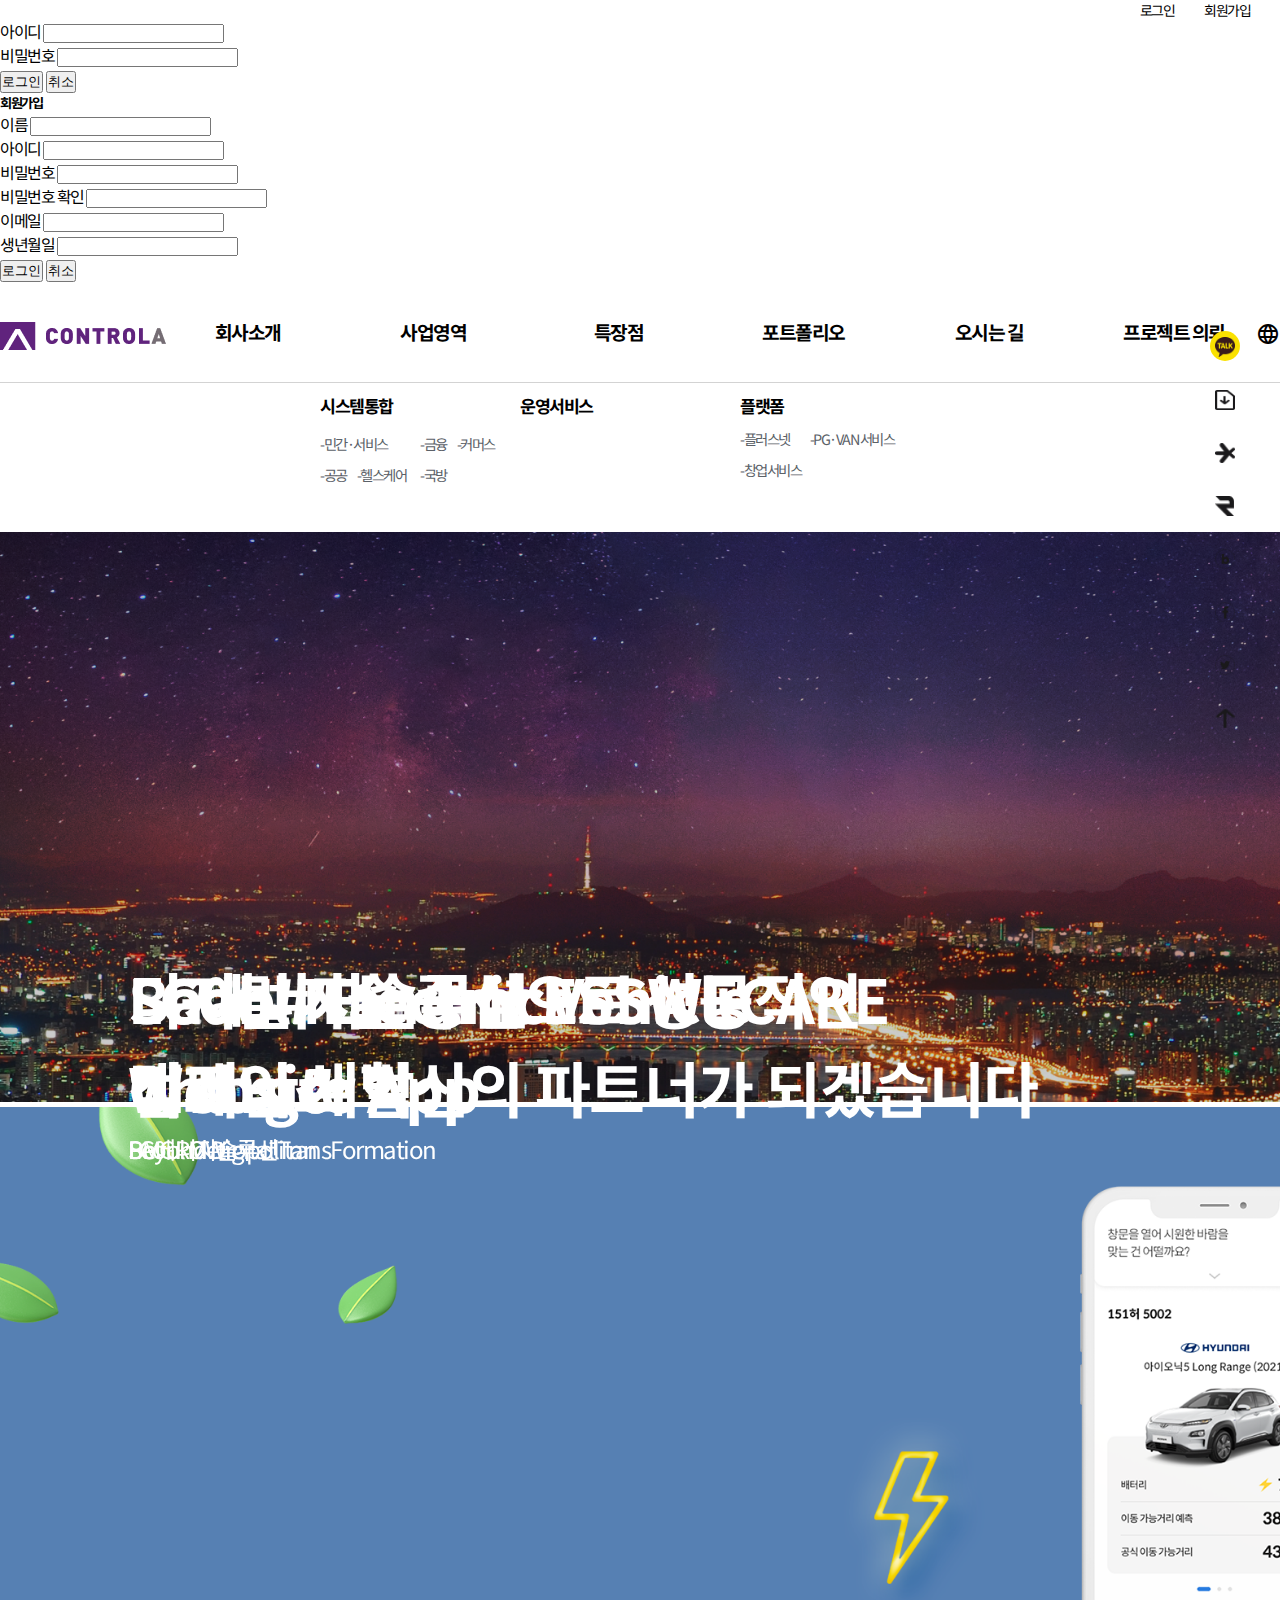
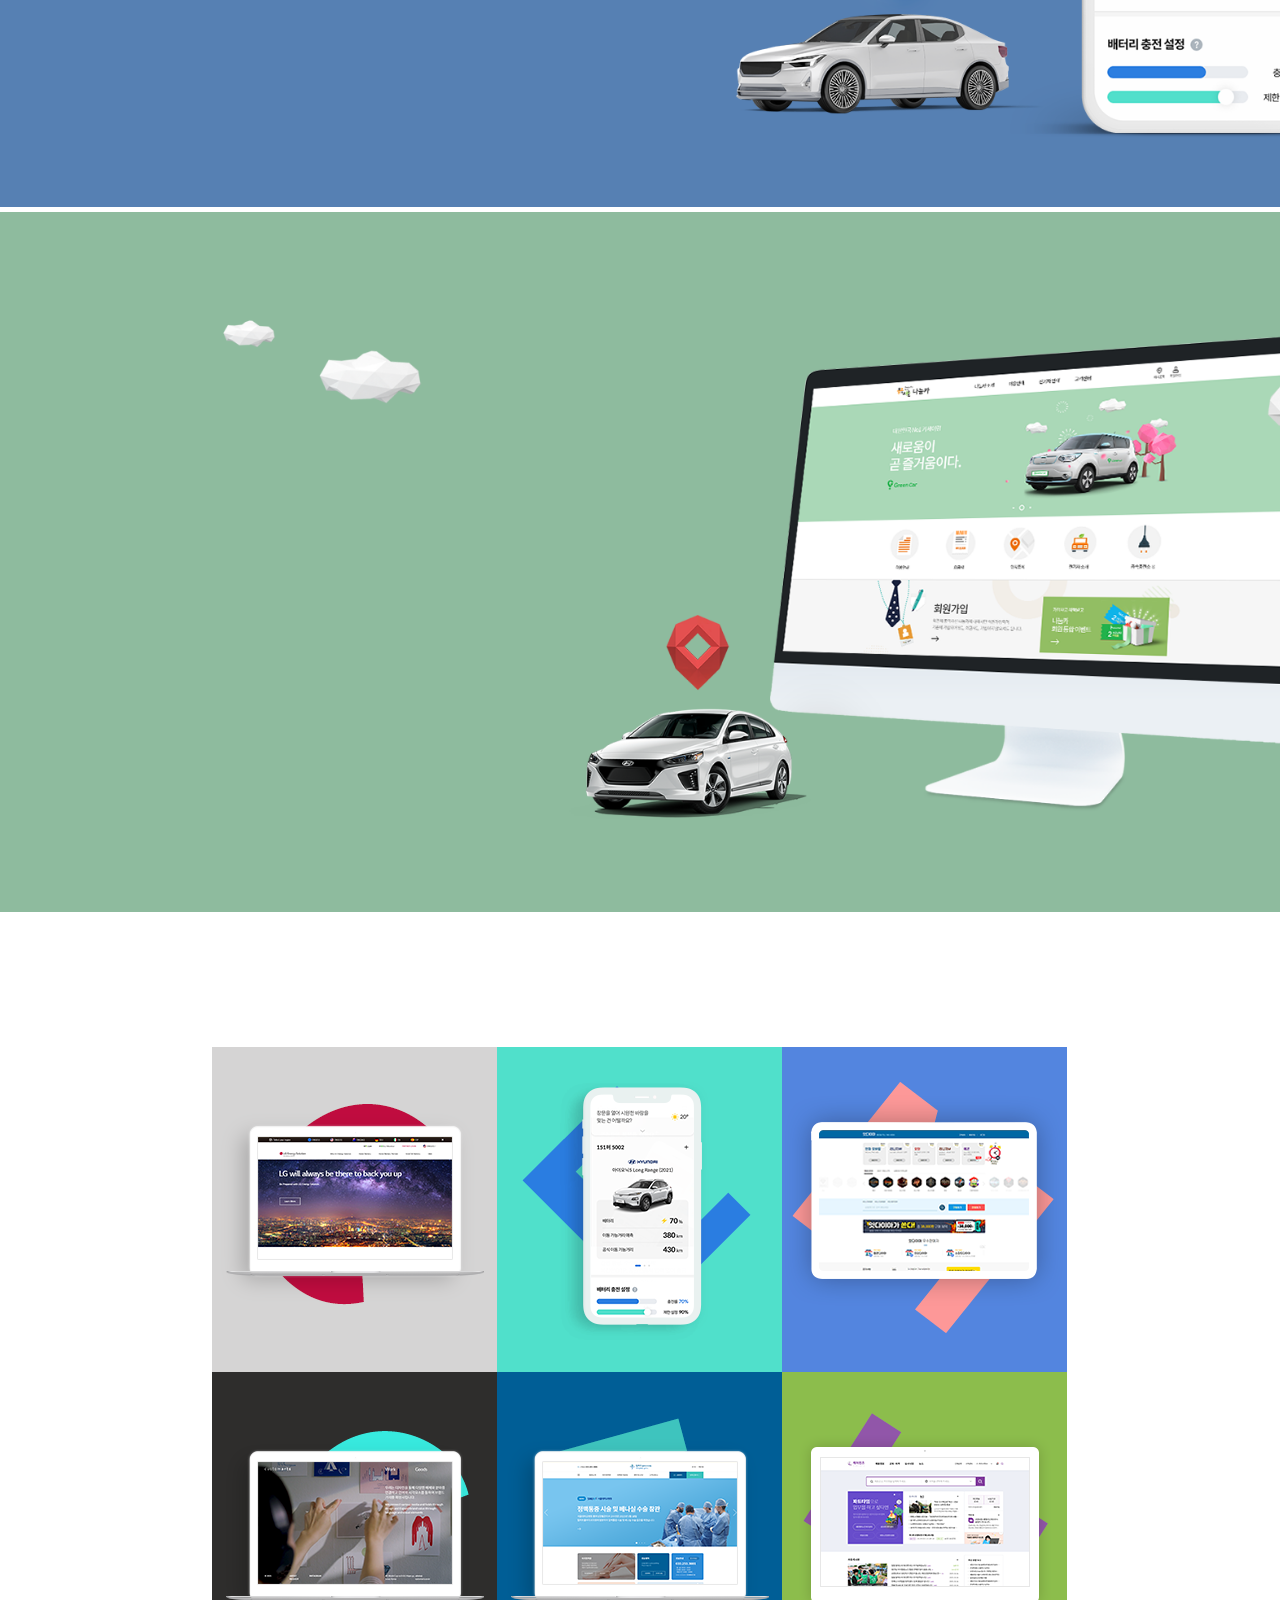
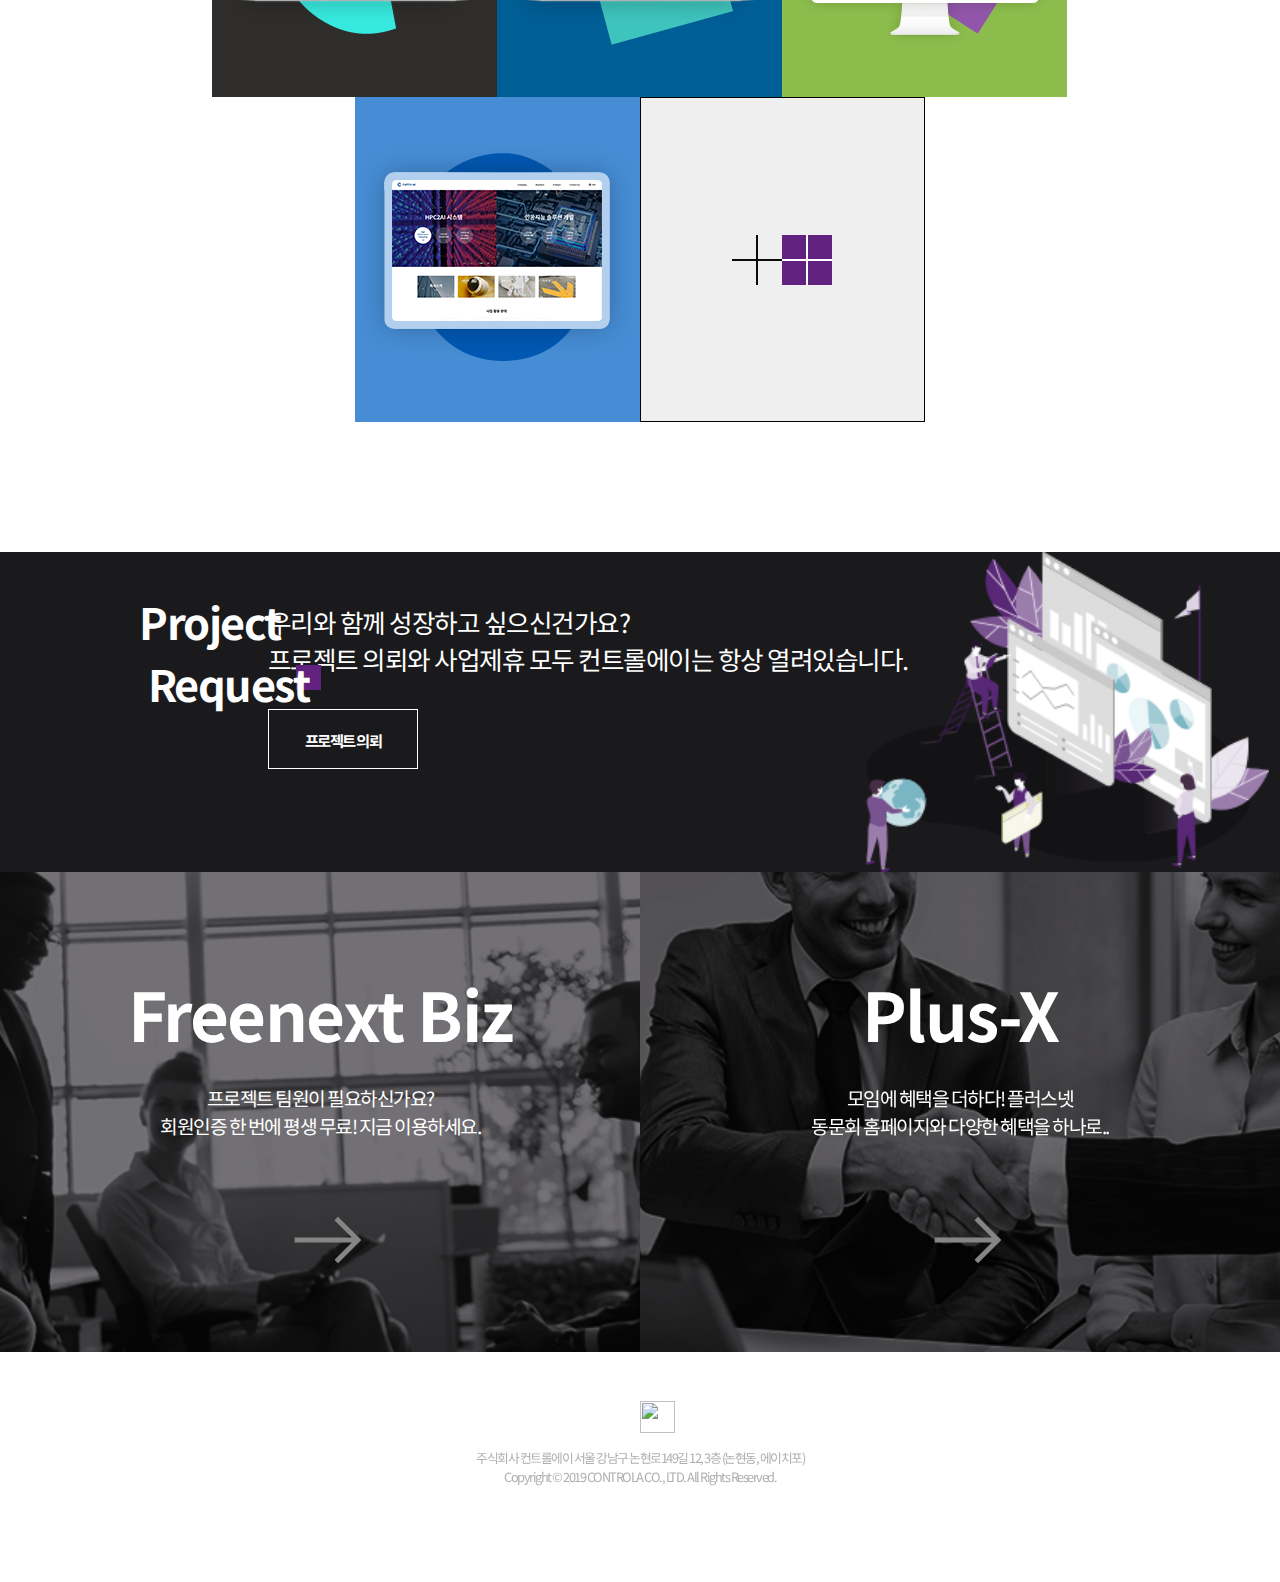
==== commit 90d052e8: "페이지 전체 수정" ====
--- a/index.html
+++ b/index.html
@@ -5,45 +5,106 @@
     <meta name="viewport" content="width=device-width, initial-scale=1.0">
     <title>컨트롤에이, CONTROLA : 즐거운 상상력</title>
     <link rel="icon" href="x" type="image/x-icon">
-    <link rel="stylesheet" href="css/index.css">
     <!-------------------------------구글 아이콘, 제이쿼리, 부트스트랩 cdn------------------------------->
-    <link rel="stylesheet"
-          href="https://fonts.googleapis.com/css2?family=Material+Symbols+Outlined:opsz,wght,FILL,GRAD@24,400,0,0" />
+    <script src="https://cdn.jsdelivr.net/npm/jquery@3.5.1/dist/jquery.slim.min.js" integrity="sha384-DfXdz2htPH0lsSSs5nCTpuj/zy4C+OGpamoFVy38MVBnE+IbbVYUew+OrCXaRkfj" crossorigin="anonymous"></script>
+    <script src="https://cdn.jsdelivr.net/npm/bootstrap@4.6.2/dist/js/bootstrap.bundle.min.js" integrity="sha384-Fy6S3B9q64WdZWQUiU+q4/2Lc9npb8tCaSX9FK7E8HnRr0Jz8D6OP9dO5Vg3Q9ct" crossorigin="anonymous"></script>
+    <link rel="stylesheet" href="https://cdn.jsdelivr.net/npm/bootstrap@4.6.2/dist/css/bootstrap.min.css" integrity="sha384-xOolHFLEh07PJGoPkLv1IbcEPTNtaed2xpHsD9ESMhqIYd0nLMwNLD69Npy4HI+N" crossorigin="anonymous">
+    <link rel="stylesheet" href="https://fonts.googleapis.com/css2?family=Material+Symbols+Outlined:opsz,wght,FILL,GRAD@24,400,0,0" />
     <link href="https://fonts.googleapis.com/css2?family=Noto+Sans+KR&display=swap" rel="stylesheet">
     <link rel="preconnect" href="https://fonts.googleapis.com">
     <link rel="preconnect" href="https://fonts.gstatic.com" crossorigin>
-    <link href="https://cdn.jsdelivr.net/npm/bootstrap@5.3.0-alpha1/dist/css/bootstrap.min.css"
-          rel="stylesheet" />
-    <link rel="stylesheet" href="https://cdn.jsdelivr.net/npm/bootstrap@4.0.0/dist/css/bootstrap.min.css"
-          integrity="sha384-Gn5384xqQ1aoWXA+058RXPxPg6fy4IWvTNh0E263XmFcJlSAwiGgFAW/dAiS6JXm"
-          crossorigin="anonymous">
-    <link rel="stylesheet"
-          href="https://maxcdn.bootstrapcdn.com/bootstrap/4.5.2/css/bootstrap.min.css">
+    <link rel="stylesheet" href="css/index.css">
     <!-----------------------------------------여기까지----------------------------------------->
 </head>
 <body>
 <div id="wrapper">
+    <div id="loginFormBox">
+        <div id="loginForm">
+            <span data-toggle="modal" data-target="#login">로그인</span>
+            <span data-toggle="modal" data-target="#signUp">회원가입</span>
+        </div>
+    </div>
+    <div class="modal fade" id="login" tabindex="-1" aria-labelledby="exampleModalLabel" aria-hidden="true">
+        <div class="modal-dialog modal-dialog-scrollable">
+            <div class="modal-content">
+                <div class="modal-header">
+                    <h5 class="modal-title" id="exampleModalLabel">로그인</h5>
+                    <button type="button" class="close" data-dismiss="modal" aria-label="Close">
+                        <span aria-hidden="true">&times;</span>
+                    </button>
+                </div>
+                <div class="modal-body">
+                    <form>
+                        <div class="form-group">
+                            <label for="id" class="col-form-label">아이디</label>
+                            <input type="text" class="form-control" id="id">
+                        </div>
+                        <div class="form-group">
+                            <label for="pw" class="col-form-label">비밀번호</label>
+                            <input type="password" class="form-control" id="pw">
+                        </div>
+                    </form>
+                </div>
+                <div class="modal-footer">
+                    <button type="submit" class="btn btn-info">로그인</button>
+                    <button type="button" class="btn btn-warning" data-dismiss="modal">취소</button>
+                </div>
+            </div>
+        </div>
+    </div><!--로그인-->
+    <div class="modal fade" id="signUp" tabindex="-1" aria-labelledby="exampleModalLabel" aria-hidden="true">
+        <div class="modal-dialog">
+            <div class="modal-content">
+                <div class="modal-header">
+                    <h5 class="modal-title" id="exampleModalLabel1">회원가입</h5>
+                    <button type="button" class="close" data-dismiss="modal" aria-label="Close">
+                        <span aria-hidden="true">&times;</span>
+                    </button>
+                </div>
+                <div class="modal-body">
+                    <form>
+                        <div class="form-group">
+                            <label for="s_name" class="col-form-label">이름</label>
+                            <input type="text" class="form-control" id="s_name">
+                        </div>
+                        <div class="form-group">
+                            <label for="s_id" class="col-form-label">아이디</label>
+                            <input type="text" class="form-control" id="s_id">
+                        </div>
+                        <div class="form-group">
+                            <label for="s_pw" class="col-form-label">비밀번호</label>
+                            <input type="password" class="form-control" id="s_pw">
+                        </div>
+                        <div class="form-group">
+                            <label for="s_checkPW" class="col-form-label">비밀번호 확인</label>
+                            <input type="password" class="form-control" id="s_checkPW">
+                        </div>
+                        <div class="form-group">
+                            <label for="s_email" class="col-form-label">이메일</label>
+                            <input type="email" class="form-control" id="s_email">
+                        </div>
+                        <div class="form-group">
+                            <label for="s_birth" class="col-form-label">생년월일</label>
+                            <input type="password" class="form-control" id="s_birth">
+                        </div>
+                    </form>
+                </div>
+                <div class="modal-footer">
+                    <button type="submit" class="btn btn-info">로그인</button>
+                    <button type="button" class="btn btn-warning" data-dismiss="modal">취소</button>
+                </div>
+            </div>
+        </div>
+    </div><!--회원가입-->
     <!--------------------------------사이드 네비-------------------------------------->
     <div id="sideTxt">
         <ul>
-            <li>
-                <a href="#">회사소개서</a>
-            </li>
-            <li>
-                <a href="#">프리넥스트</a>
-            </li>
-            <li>
-                <a href="#">리퀘스트</a>
-            </li>
-            <li>
-                <a href="#">블로그</a>
-            </li>
-            <li>
-                <a href="#">페이스북</a>
-            </li>
-            <li>
-                <a href="#">트위터</a>
-            </li>
+            <li><a href="#">회사소개서</a></li>
+            <li><a href="#">프리넥스트</a></li>
+            <li><a href="#">리퀘스트</a></li>
+            <li><a href="#">블로그</a></li>
+            <li><a href="#">페이스북</a></li>
+            <li><a href="#">트위터</a></li>
         </ul>
     </div>
     <div id="sideBox">
@@ -78,88 +139,61 @@
             <img src="img/icon_top.png" alt="" width="16.5px" height="30px">
         </a>
     </div>
-    <!--------------------------------상단 네비-------------------------------------->
     <!--------------------------------데스크탑네비-------------------------------------->
     <header>
         <nav id="topGnb">
             <a href="index.html">
                 <img src="img/logo_color.png" width="166px" height="28px" alt="">
             </a>
-            <ul>
+            <ul id="topGnbMenu">
                 <li><a href="#">회사소개</a></li>
                 <li><a href="#">사업영역</a></li>
                 <li><a href="method.html">특장점</a></li>
                 <li><a href="work_list.html">포트폴리오</a></li>
                 <li><a href="contactus.html">오시는 길</a></li>
-                <li><a href="#">프로젝트 의뢰</a></li>
+                <li><a href="request.html">프로젝트 의뢰</a></li>
             </ul>
             <span class="material-symbols-outlined" id="language">language</span>
             <span class="material-symbols-outlined" id="hamburger">menu</span>
-        </nav>
-        <!--------------------------------데스크탑서브메뉴-------------------------------------->
-        <nav id="subMenu">
-            <ul class="subList">
-                <li>
-                    <a href="company.html">
-                        회사소개
-                    </a>
-                </li>
-                <li>
-                    <a href="">
-                        주요 서비스
-                    </a>
-                </li>
-            </ul>
-        </nav>
-        <nav id="subMenu2">
-            <div id="subMenu2_firstBox">
-                <div id="subMenu2_textBox">
-                    <p>시스템통합</p>
-                </div>
-                <div class="subMenu2_menu">
+            <!--------------------------------데스크탑서브메뉴-------------------------------------->
+            <nav id="subMenu">
+                <ul class="subList">
+                    <li><a href="company.html">회사소개</a></li>
+                    <li><a href="">주요 서비스</a></li>
+                </ul>
+            </nav>
+            <nav id="subMenu2">
+                <div id="subMenu2_firstBox">
+                    <div id="subMenu2_textBox">
+                        <p>시스템통합</p>
+                    </div>
+                    <div class="subMenu2_menu">
+                        <ul class="px-0">
+                            <li><a href="">-민간·서비스</a></li>
+                            <li><a href="">-공공</a></li>
+                            <li><a href="">-헬스케어</a></li>
+                        </ul>
+                    </div>
+                    <div class="subMenu2_menu">
+                        <ul>
+                            <li><a href="">-금융</a></li>
+                            <li><a href="">-커머스</a></li>
+                            <li><a href="">-국방</a></li>
+                        </ul>
+                    </div>
+                </div>
+                <div>
+                    <p>운영서비스</p>
+                </div>
+                <div>
+                    <p>플랫폼</p>
                     <ul class="px-0">
-                        <li>
-                            <a href="">-민간·서비스</a>
-                        </li>
-                        <li>
-                            <a href="">-공공</a>
-                        </li>
-                        <li>
-                            <a href="">-헬스케어</a>
-                        </li>
+                        <li><a href="">-플러스넷</a></li>
+                        <li><a href="" id="subMenu2_lastTxt">-PG·VAN 서비스</a></li>
+                        <li><a href="">-창업서비스</a></li>
                     </ul>
                 </div>
-                <div class="subMenu2_menu">
-                    <ul>
-                        <li>
-                            <a href="">-금융</a>
-                        </li>
-                        <li>
-                            <a href="">-커머스</a>
-                        </li>
-                        <li>
-                            <a href="">-국방</a>
-                        </li>
-                    </ul>
-                </div>
-            </div>
-            <div>
-                <p>운영서비스</p>
-            </div>
-            <div>
-                <p>플랫폼</p>
-                <ul class="px-0">
-                    <li>
-                        <a href="">-플러스넷</a>
-                    </li>
-                    <li>
-                        <a href="" id="subMenu2_lastTxt">-PG·VAN 서비스</a>
-                    </li>
-                    <li>
-                        <a href="">-창업서비스</a>
-                    </li>
-                </ul>
-            </div>
+            </nav>
         </nav>
     </header>
     <!--------------------------------모바일 메뉴-------------------------------------->
@@ -176,39 +210,29 @@
                 <span class="material-symbols-outlined moreBtn1">expand_more</span>
                 <span class="material-symbols-outlined lessBtn1">expand_less</span>
             </li>
-            <div id="subM1">
+            <li id="subM1">
                 <ul>
-                    <li>
-                        <a href="company.html">회사소개</a>
-                    </li>
-                    <li>
-                        <a href="">주요 서비스</a>
-                    </li>
+                    <li><a href="company.html">회사소개</a></li>
+                    <li><a href="">주요 서비스</a></li>
                 </ul>
-            </div>
+            </li>
             <li>
                 <a href="#">사업영역</a>
                 <span class="material-symbols-outlined moreBtn2">expand_more</span>
                 <span class="material-symbols-outlined lessBtn2">expand_less</span>
             </li>
-            <div id="subM2">
+            <li id="subM2">
                 <ul>
                     <li>플랫폼</li>
-                    <li>
-                        <a href="">- 플러스넷</a>
-                    </li>
-                    <li>
-                        <a href="">- 창업서비스</a>
-                    </li>
-                    <li>
-                        <a href="">- PGᆞVAN 서비스</a>
-                    </li>
+                    <li><a href="">- 플러스넷</a></li>
+                    <li><a href="">- 창업서비스</a></li>
+                    <li><a href="">- PGᆞVAN 서비스</a></li>
                 </ul>
-            </div>
+            </li>
             <li><a href="method.html">특장점</a></li>
             <li><a href="work_list.html">포트폴리오</a></li>
             <li><a href="contactus.html">오시는 길</a></li>
-            <li><a href="#">프로젝트 의뢰</a></li>
+            <li><a href="request.html">프로젝트 의뢰</a></li>
         </ul>
     </nav>
     <!--------------------------------carousel-------------------------------------->
@@ -217,13 +241,23 @@
             <li data-target="#carousel1" data-slide-to="0" class="active"></li>
             <li data-target="#carousel1" data-slide-to="1"></li>
             <li data-target="#carousel1" data-slide-to="2"></li>
+            <li data-target="#carousel1" data-slide-to="3"></li>
         </ol>
         <div class="carousel-inner">
             <div class="carousel-item active carousel-fade">
                     <span class="carousel1">
                         <a href="#">
-                            <p class="t1">Project</p>
-                        </a>
+                            <h1 class="t2">디지털기술 중심으로 성공적인<br>
+                            비즈니스 혁신의 파트너가 되겠습니다</h1>
+                        </a>
+                        <a href="#">
+                            <p class="t3">Beyond Digital TransFormation</p>
+                        </a>
+                    </span>
+                <img class="d-block w-100" src="img/bg_visual10.png" alt="First slide">
+            </div>
+            <div class="carousel-item">
+                    <span class="carousel1">
                         <a href="#">
                             <h1 class="t2">LG에너지솔루션 ESSWECARE<br>캠페인 개발</h1>
                         </a>
@@ -236,9 +270,6 @@
             <div class="carousel-item">
                     <span class="carousel1">
                         <a href="">
-                            <p class="t1">Project</p>
-                        </a>
-                        <a href="">
                             <h1 class="t2">Baab# Electric Vehicle<br>Charger App</h1>
                         </a>
                         <a href="">
@@ -249,9 +280,6 @@
             </div>
             <div class="carousel-item">
                     <span class="carousel1">
-                        <a href="">
-                            <p class="t1">Project</p>
-                        </a>
                         <a href="">
                             <h1 class="t2">Seoul Nanumcar<br>Website</h1>
                         </a>
@@ -451,7 +479,7 @@
     $(function (){
 
         let header=$("header");
-        let menuBtn=$("#menu");
+        let menuBtn=$("#hamburger");
         let topGnb=$("#topGnb");
         let mbMenu=$(".mobileGnb")
         let closeBtn=$(".close")
@@ -468,6 +496,7 @@
         let subM2=$("#subM2");
         let subMenu=$("#subMenu");
         let subMenu2=$("#subMenu2");
+        let login=$("#loginFormBox");
         // let subli=$("#subMenu")
 
         /********************topGnb 활성화 및 비활성화********************/
@@ -514,6 +543,7 @@
         menuBtn.click(function (){
             $("body").addClass("hidden");
             topGnb.hide();
+            login.hide();
             mbMenu.show();
             menuBtn.hide();
             closeBtn.show();
@@ -522,6 +552,7 @@
             topGnb.css("background-color","")
             $("body").removeClass("hidden");
             mbMenu.hide();
+            login.show();
             closeBtn.hide();
             menuBtn.show();
             topGnb.show();
--- a/css/index.css
+++ b/css/index.css
@@ -39,6 +39,28 @@
 }
 #subMenu2 {
     display: none;
+}
+/*********************************로그인*********************************/
+#loginFormBox{
+    width: 100%;
+    height: 20px;
+    display: flex;
+    justify-content: center;
+    position: absolute;
+}
+#loginFormBox #loginForm{
+    width: 100%;
+    height: 20px;
+    position: fixed;
+    z-index: 9999;
+    display: flex;
+    justify-content: right;
+    background-color: white;
+}
+#loginFormBox #loginForm span{
+    margin-right: 30px;
+    cursor: pointer;
+    font-size: 14px;
 }
 /*********************************side box*********************************/
 #sideBox{
@@ -102,31 +124,30 @@
 #topGnb {
     width: 100%;
     height: 100px;
-    z-index: 9;
-    position: relative;
+    z-index: 999;
+    /*position: relative;*/
     display: flex;
     justify-content: space-around;
     box-sizing: border-box;
-    /*border: 1px solid red;*/
-}
-#topGnb:hover {
     background-color: white;
-    color: #1A191B;
-    transition: background-color 0.5s;
+    position: fixed;
+}
+#topGnb #nav_list{
+    width: 50%;
 }
 #topGnb #language,
 #topGnb #hamburger {
     color: black;
     cursor: pointer;
 }
-#topGnb ul {
-    width: 80%;
+#topGnb #topGnbMenu {
+    width: 100%;
     display: flex;
     justify-content: space-between;
     box-sizing: border-box;
     padding: 0;
 }
-#topGnb ul li {
+#topGnb #topGnbMenu li {
     width: 15%;
     float: left;
     list-style: none;
@@ -134,11 +155,8 @@
     height: 100px;
     line-height: 100px;
     position: relative;
-    left: -40px;
-    /*color: white;*/
-    /*margin-right: -30px;*/
-}
-#topGnb ul li a::after {
+}
+#topGnb #topGnbMenu li a::after {
     content: "";
     width: 0;
     position: absolute;
@@ -149,20 +167,17 @@
     transition: width 0.5s;
     margin: 0 auto;
 }
-header:hover #topGnb ul li a{
-    color: black;
-}
-#topGnb ul li:hover a::after {
-    width: 50%;
+#topGnb #topGnbMenu li:hover a::after {
+    width: 80%;
     background-color: purple;
 }
-#topGnb ul li:hover a {
+#topGnb #topGnbMenu li:hover a {
     color: purple;
     transition: color 0.5s;
 }
-#topGnb ul li a {
+#topGnb #topGnbMenu li a {
     text-decoration: none;
-    color: white;
+    color: black;
     font-weight: bolder;
     font-size: 1.2em;
     width: 100%;
@@ -182,7 +197,7 @@
     width: 100%;
     height: 110px;
     position: absolute;
-    /*margin-top: 100px;*/
+    margin-top: 100px;
     z-index: 99999 !important;
     background-color: white;
     box-sizing: border-box;
@@ -313,6 +328,11 @@
     justify-content: space-between;
     margin: 40px;
 }
+.mobileGnb #mobileTop .close{
+    cursor: pointer;
+    scale: 1.3;
+    margin-right: 50px;
+}
 .mobileMenu li{
     margin-top: 20px;
     font-size: 1em;
@@ -384,7 +404,7 @@
     z-index: 1;
 }
 #carousel1 .carousel-inner .carousel-item img{
-    height: auto;
+    height: 700px;
     object-fit: cover;
 }
 .carousel-indicators{
@@ -772,7 +792,7 @@
 
 /***************모니터 크기***************/
 @media screen and (min-width: 1200px){
-    #menu,
+    #hamburger,
     .close,
     #sec2 #carousel2,
     #sec2 #project2,
@@ -785,7 +805,7 @@
     .close,
     #topGnb ul,
     #sec2 #carousel2,
-    #menu{
+    #hamburger{
         display: block;
     }
     #topGnb li,
@@ -797,25 +817,22 @@
     header{
         height: 100px;
     }
-    header:hover #menu{
-        margin-top: 60px;
-    }
-    #sec2 #Freenext{
-        height: 40%;
-    }
-    #sec2 #Freenext .Fbox{
-        display: none;
-        height: 30%;
-    }
-    #topGnb{
-        display: flex;
-        justify-content: space-between;
-    }
-    #menu{
+    #hamburger{
         scale: 1.5;
         position: relative;
         right: 30px;
         top: 10px;
+    }
+    #sec2 #Freenext{
+        height: 40%;
+    }
+    #sec2 #Freenext .Fbox{
+        display: none;
+        height: 30%;
+    }
+    #topGnb{
+        display: flex;
+        justify-content: space-between;
     }
     .close{
         scale: 1.5;
@@ -910,9 +927,6 @@
         display: flex;
         flex-wrap: wrap;
     }
-    /*#subMenu {*/
-    /*    z-index: 0;*/
-    /*}*/
     #wrapper #top{
         position: fixed;
         right: 50px;
@@ -945,7 +959,7 @@
         display: flex;
         justify-content: space-between;
     }
-    #menu{
+    #hamburger{
         scale: 1.5;
         display: block;
         position: relative;
@@ -958,18 +972,6 @@
         position: relative;
         right: 40px;
         top: 10px;
-    }
-    #topGnb #noneHov{
-        position: relative;
-        left: 50px;
-    }
-    #topGnb #actHov{
-        display: none;
-        position: relative;
-        left: 50px;
-    }
-    #topGnb:hover #actHov{
-        display: block;
     }
     #sec1 .small{
         display: block;
@@ -1088,9 +1090,6 @@
         font-size: 0.9em;
         line-height: 40px;
     }
-    /*#subMenu {*/
-    /*    z-index: 0;*/
-    /*}*/
     #wrapper #top{
         position: fixed;
         right: 10px;
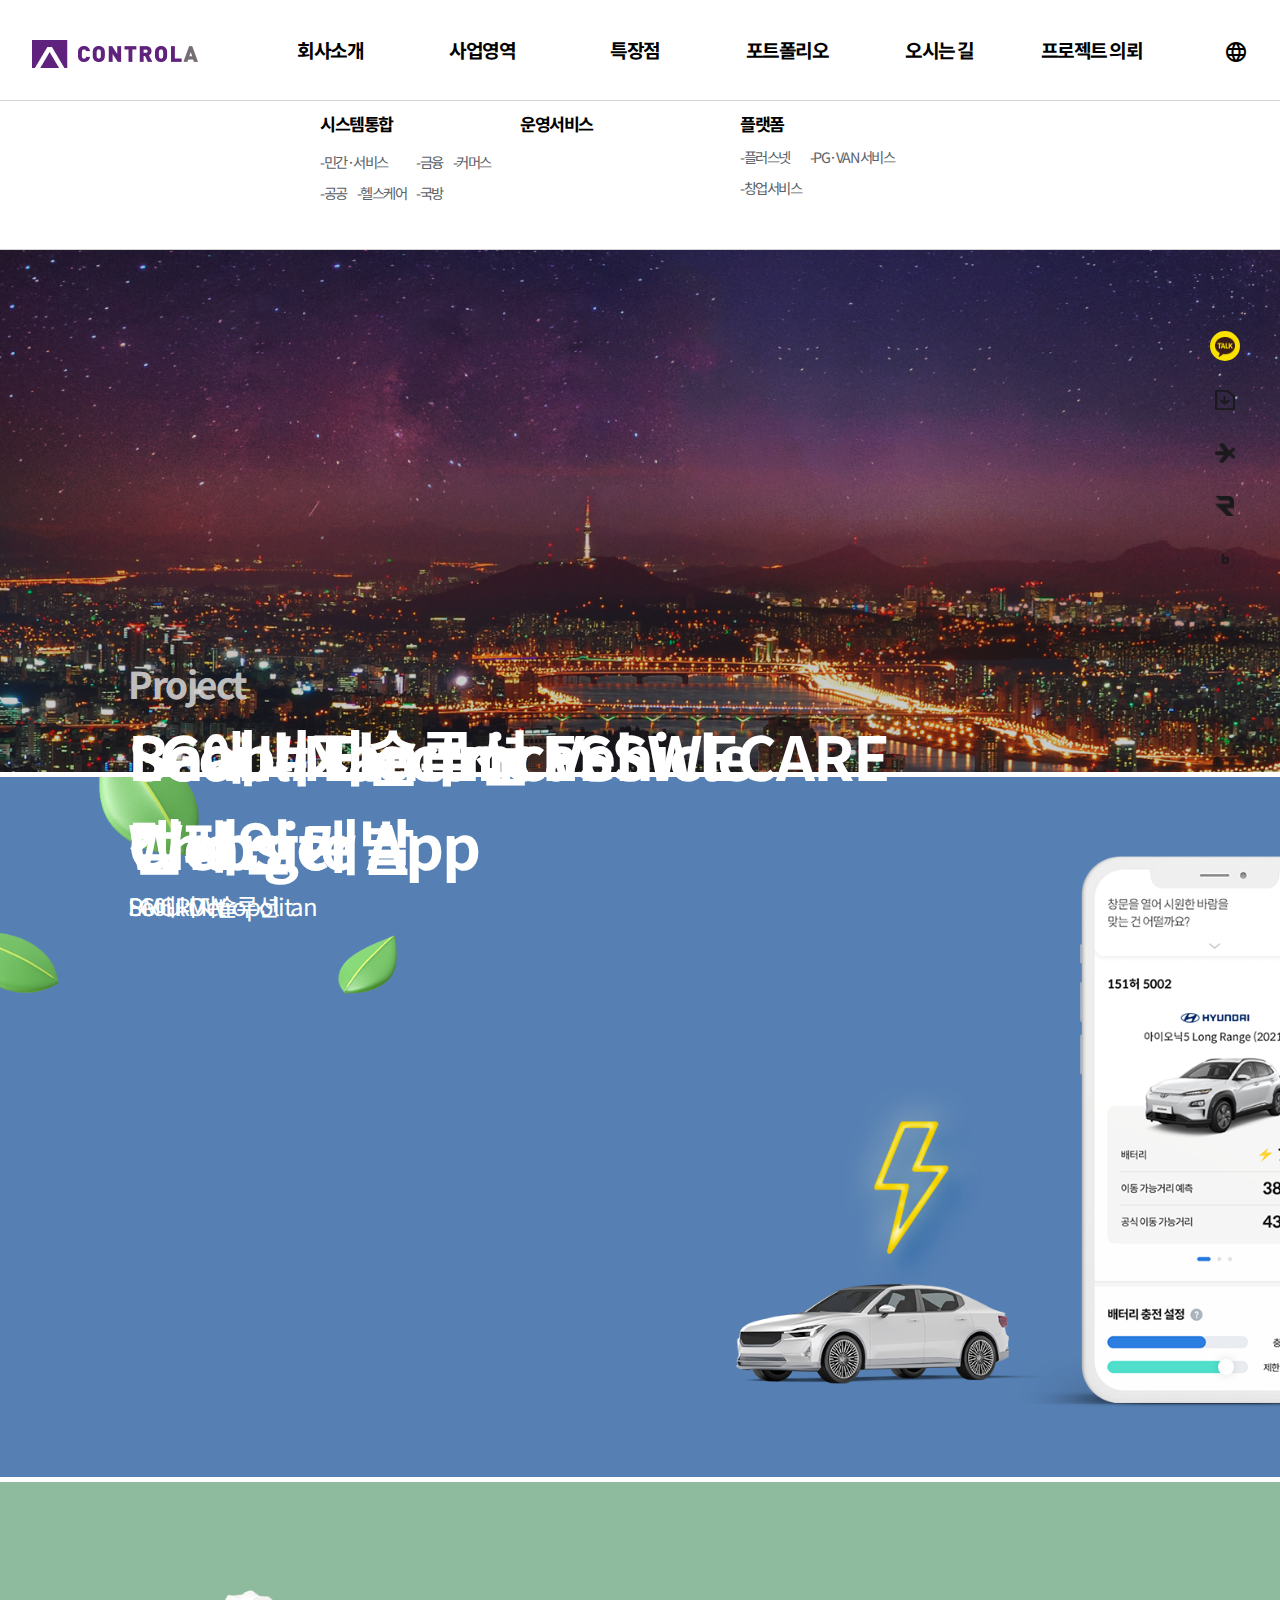
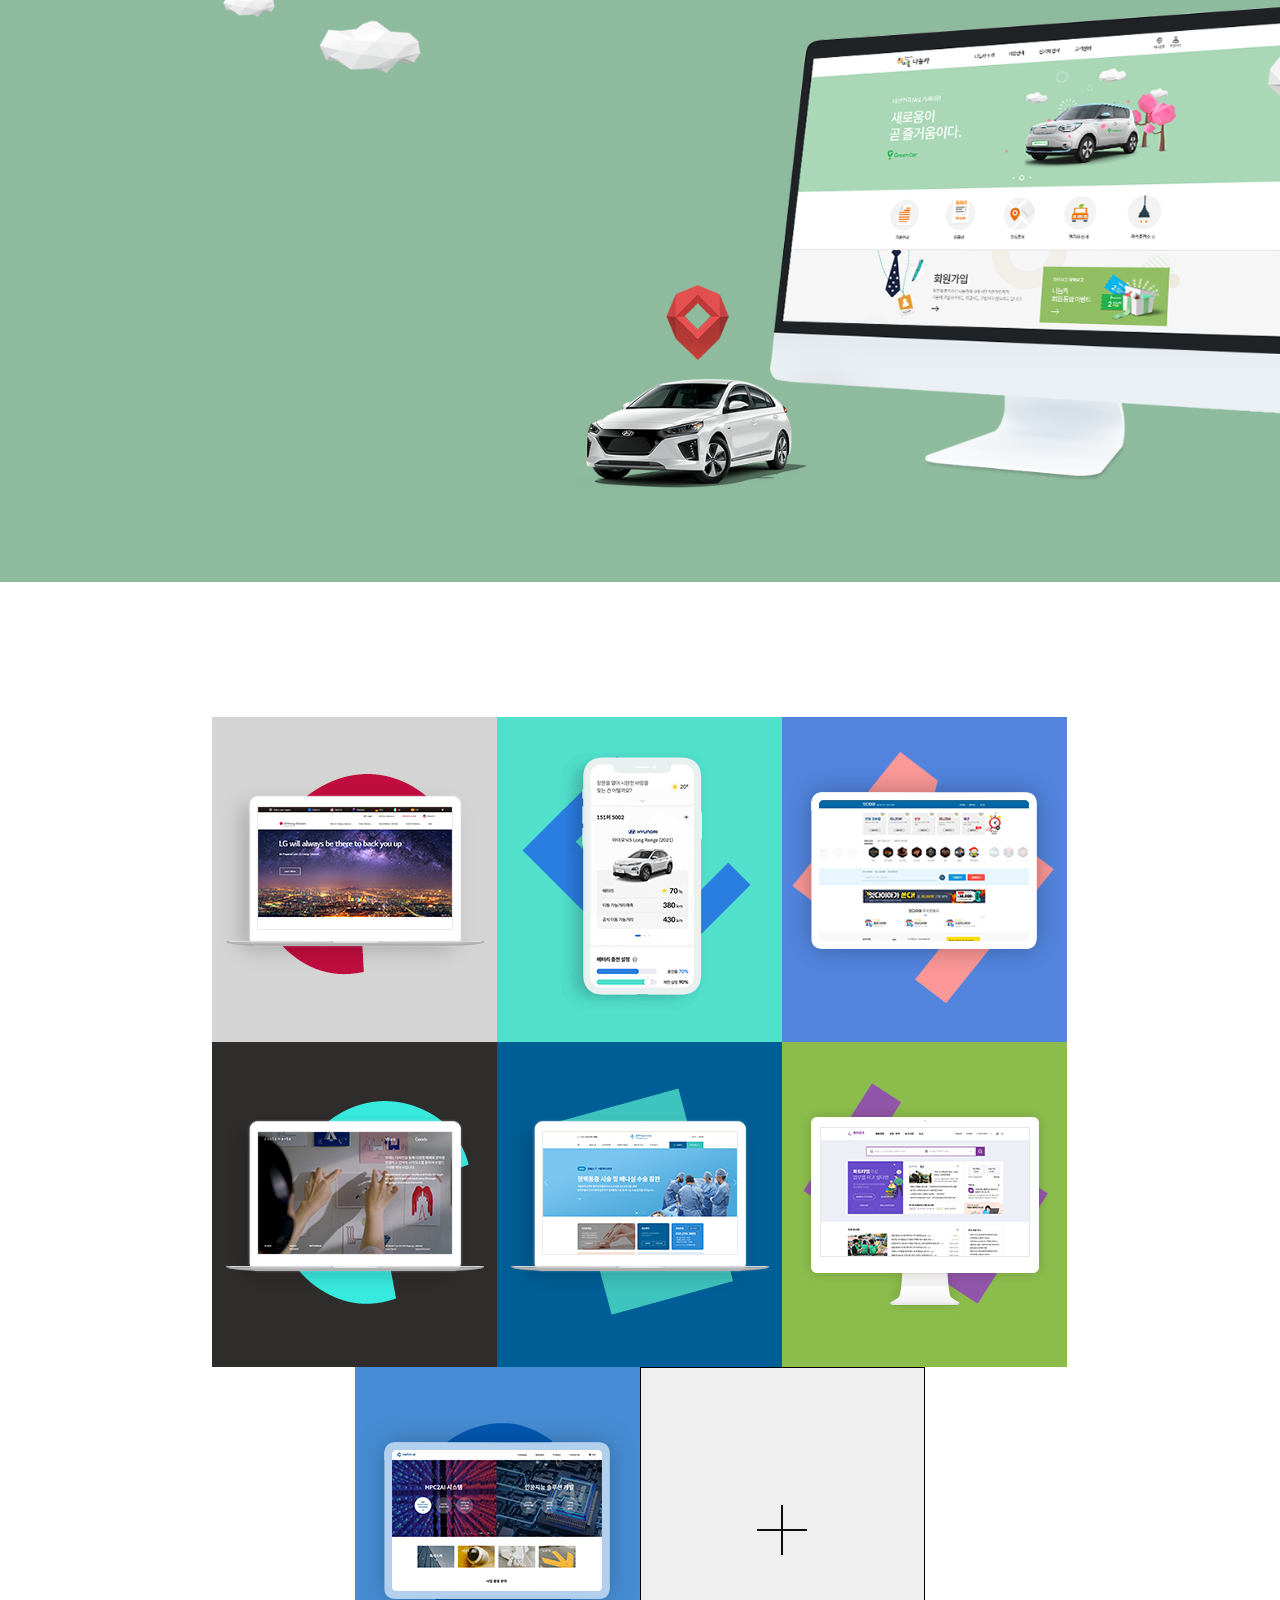
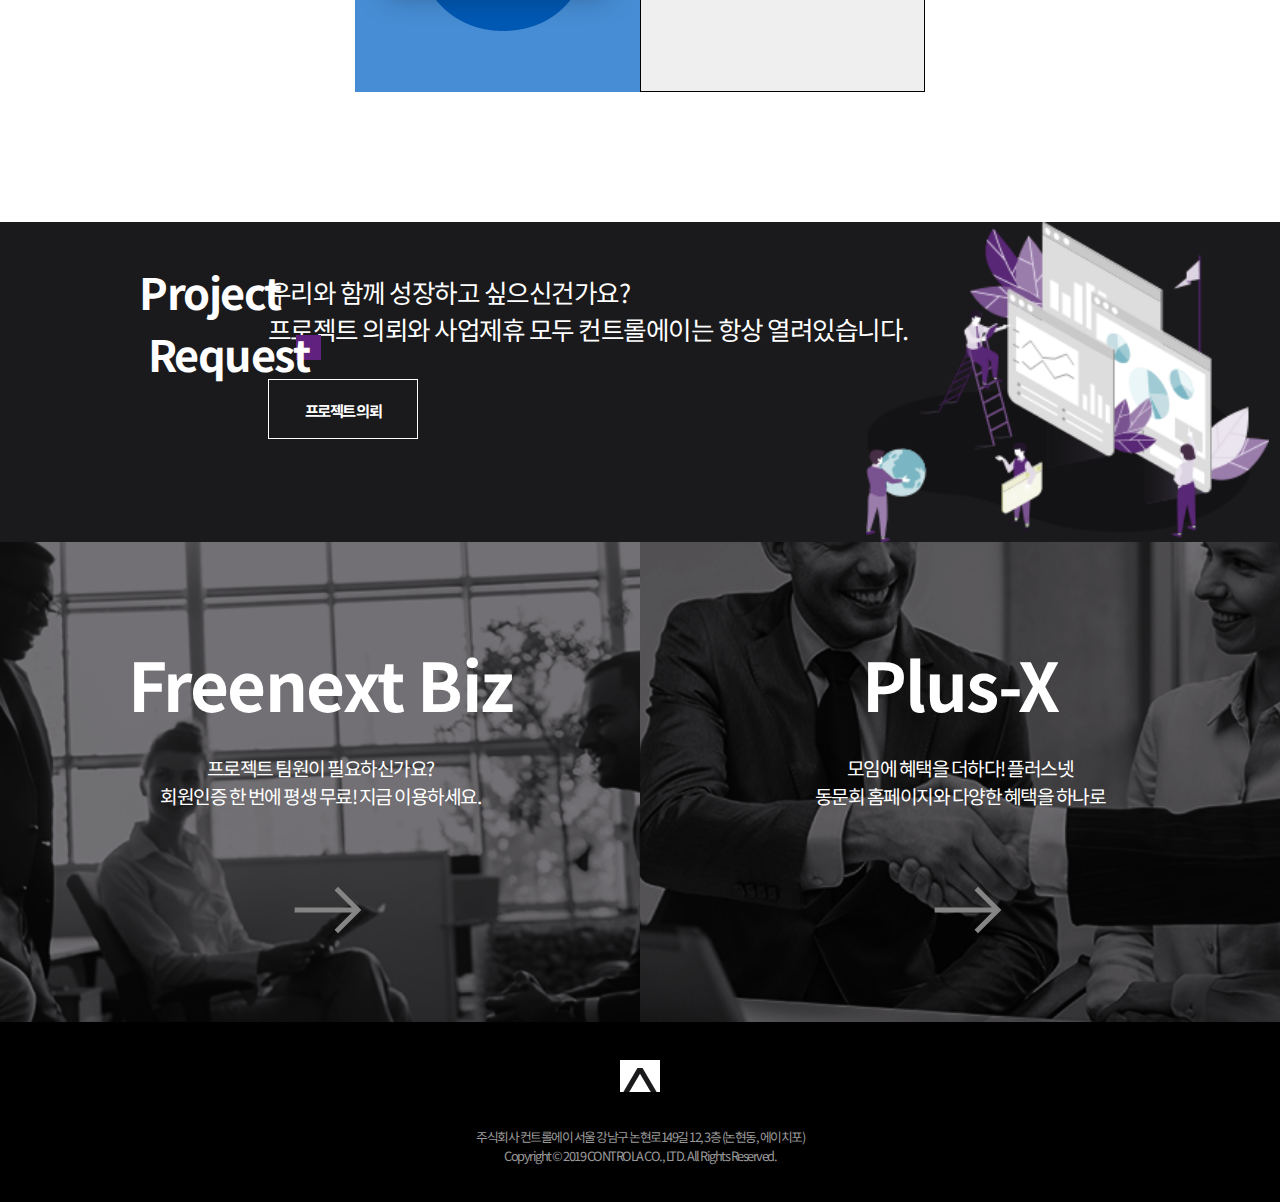
==== commit bf68edbd: "test" ====
--- a/index.html
+++ b/index.html
@@ -4,8 +4,6 @@
     <meta charset="UTF-8">
     <meta name="viewport" content="width=device-width, initial-scale=1.0">
     <title>컨트롤에이, CONTROLA : 즐거운 상상력</title>
-    <link rel="icon" href="x" type="image/x-icon">
-    <!-------------------------------구글 아이콘, 제이쿼리, 부트스트랩 cdn------------------------------->
     <script src="https://cdn.jsdelivr.net/npm/jquery@3.5.1/dist/jquery.slim.min.js" integrity="sha384-DfXdz2htPH0lsSSs5nCTpuj/zy4C+OGpamoFVy38MVBnE+IbbVYUew+OrCXaRkfj" crossorigin="anonymous"></script>
     <script src="https://cdn.jsdelivr.net/npm/bootstrap@4.6.2/dist/js/bootstrap.bundle.min.js" integrity="sha384-Fy6S3B9q64WdZWQUiU+q4/2Lc9npb8tCaSX9FK7E8HnRr0Jz8D6OP9dO5Vg3Q9ct" crossorigin="anonymous"></script>
     <link rel="stylesheet" href="https://cdn.jsdelivr.net/npm/bootstrap@4.6.2/dist/css/bootstrap.min.css" integrity="sha384-xOolHFLEh07PJGoPkLv1IbcEPTNtaed2xpHsD9ESMhqIYd0nLMwNLD69Npy4HI+N" crossorigin="anonymous">
@@ -14,120 +12,33 @@
     <link rel="preconnect" href="https://fonts.googleapis.com">
     <link rel="preconnect" href="https://fonts.gstatic.com" crossorigin>
     <link rel="stylesheet" href="css/index.css">
+    <script src="js/index.js"></script>
     <!-----------------------------------------여기까지----------------------------------------->
 </head>
 <body>
 <div id="wrapper">
-    <div id="loginFormBox">
-        <div id="loginForm">
-            <span data-toggle="modal" data-target="#login">로그인</span>
-            <span data-toggle="modal" data-target="#signUp">회원가입</span>
-        </div>
-    </div>
-    <div class="modal fade" id="login" tabindex="-1" aria-labelledby="exampleModalLabel" aria-hidden="true">
-        <div class="modal-dialog modal-dialog-scrollable">
-            <div class="modal-content">
-                <div class="modal-header">
-                    <h5 class="modal-title" id="exampleModalLabel">로그인</h5>
-                    <button type="button" class="close" data-dismiss="modal" aria-label="Close">
-                        <span aria-hidden="true">&times;</span>
-                    </button>
-                </div>
-                <div class="modal-body">
-                    <form>
-                        <div class="form-group">
-                            <label for="id" class="col-form-label">아이디</label>
-                            <input type="text" class="form-control" id="id">
-                        </div>
-                        <div class="form-group">
-                            <label for="pw" class="col-form-label">비밀번호</label>
-                            <input type="password" class="form-control" id="pw">
-                        </div>
-                    </form>
-                </div>
-                <div class="modal-footer">
-                    <button type="submit" class="btn btn-info">로그인</button>
-                    <button type="button" class="btn btn-warning" data-dismiss="modal">취소</button>
-                </div>
-            </div>
-        </div>
-    </div><!--로그인-->
-    <div class="modal fade" id="signUp" tabindex="-1" aria-labelledby="exampleModalLabel" aria-hidden="true">
-        <div class="modal-dialog">
-            <div class="modal-content">
-                <div class="modal-header">
-                    <h5 class="modal-title" id="exampleModalLabel1">회원가입</h5>
-                    <button type="button" class="close" data-dismiss="modal" aria-label="Close">
-                        <span aria-hidden="true">&times;</span>
-                    </button>
-                </div>
-                <div class="modal-body">
-                    <form>
-                        <div class="form-group">
-                            <label for="s_name" class="col-form-label">이름</label>
-                            <input type="text" class="form-control" id="s_name">
-                        </div>
-                        <div class="form-group">
-                            <label for="s_id" class="col-form-label">아이디</label>
-                            <input type="text" class="form-control" id="s_id">
-                        </div>
-                        <div class="form-group">
-                            <label for="s_pw" class="col-form-label">비밀번호</label>
-                            <input type="password" class="form-control" id="s_pw">
-                        </div>
-                        <div class="form-group">
-                            <label for="s_checkPW" class="col-form-label">비밀번호 확인</label>
-                            <input type="password" class="form-control" id="s_checkPW">
-                        </div>
-                        <div class="form-group">
-                            <label for="s_email" class="col-form-label">이메일</label>
-                            <input type="email" class="form-control" id="s_email">
-                        </div>
-                        <div class="form-group">
-                            <label for="s_birth" class="col-form-label">생년월일</label>
-                            <input type="password" class="form-control" id="s_birth">
-                        </div>
-                    </form>
-                </div>
-                <div class="modal-footer">
-                    <button type="submit" class="btn btn-info">로그인</button>
-                    <button type="button" class="btn btn-warning" data-dismiss="modal">취소</button>
-                </div>
-            </div>
-        </div>
-    </div><!--회원가입-->
     <!--------------------------------사이드 네비-------------------------------------->
-    <div id="sideTxt">
-        <ul>
-            <li><a href="#">회사소개서</a></li>
-            <li><a href="#">프리넥스트</a></li>
-            <li><a href="#">리퀘스트</a></li>
-            <li><a href="#">블로그</a></li>
-            <li><a href="#">페이스북</a></li>
-            <li><a href="#">트위터</a></li>
-        </ul>
-    </div>
     <div id="sideBox">
         <div id="yellow"></div>
-        <a href="#" id="kakao">
+        <a href="#" id="kakao" class="disabled">
             <img class="side" src="img/kakao1_img.png" alt="">
         </a>
-        <a href="#" id="company">
+        <a href="#" id="company" class="disabled">
             <img class="side" src="img/side_company_black.png" alt="">
         </a>
-        <a href="#" id="free">
+        <a href="#" id="free" class="disabled">
             <img class="side" src="img/side_freenext_black.png" alt="">
         </a>
-        <a href="#">
+        <a href="#" class="disabled">
             <img class="side" src="img/side_request_black.png" alt="">
         </a>
-        <a href="#">
+        <a href="#" class="disabled">
             <img class="side" src="img/side_blog_black.png" alt="">
         </a>
-        <a href="#">
+        <a href="#" class="disabled">
             <img class="side" src="img/side_facebook_black.png" alt="">
         </a>
-        <a href="#">
+        <a href="#" class="disabled">
             <img class="side" src="img/side_twiter_black.png" alt="">
         </a>
         <a href="#">
@@ -145,21 +56,23 @@
             <a href="index.html">
                 <img src="img/logo_color.png" width="166px" height="28px" alt="">
             </a>
-            <ul id="topGnbMenu">
-                <li><a href="#">회사소개</a></li>
-                <li><a href="#">사업영역</a></li>
-                <li><a href="method.html">특장점</a></li>
-                <li><a href="work_list.html">포트폴리오</a></li>
-                <li><a href="contactus.html">오시는 길</a></li>
-                <li><a href="request.html">프로젝트 의뢰</a></li>
-            </ul>
-            <span class="material-symbols-outlined" id="language">language</span>
+            <div id="nav_list">
+                <ul id="topGnbMenu">
+                    <li><a href="#">회사소개</a></li>
+                    <li><a href="#">사업영역</a></li>
+                    <li><a href="method.html">특장점</a></li>
+                    <li><a href="work_list.html">포트폴리오</a></li>
+                    <li><a href="contactus.html">오시는 길</a></li>
+                    <li><a href="request.html">프로젝트 의뢰</a></li>
+                </ul>
+            </div>
+            <span class="material-symbols-outlined disabled" id="language">language</span>
             <span class="material-symbols-outlined" id="hamburger">menu</span>
             <!--------------------------------데스크탑서브메뉴-------------------------------------->
             <nav id="subMenu">
                 <ul class="subList">
                     <li><a href="company.html">회사소개</a></li>
-                    <li><a href="">주요 서비스</a></li>
+                    <li><a href="" class="disabled">주요 서비스</a></li>
                 </ul>
             </nav>
             <nav id="subMenu2">
@@ -169,16 +82,16 @@
                     </div>
                     <div class="subMenu2_menu">
                         <ul class="px-0">
-                            <li><a href="">-민간·서비스</a></li>
-                            <li><a href="">-공공</a></li>
-                            <li><a href="">-헬스케어</a></li>
+                            <li><a href="" class="disabled">-민간·서비스</a></li>
+                            <li><a href="" class="disabled">-공공</a></li>
+                            <li><a href="" class="disabled">-헬스케어</a></li>
                         </ul>
                     </div>
                     <div class="subMenu2_menu">
                         <ul>
-                            <li><a href="">-금융</a></li>
-                            <li><a href="">-커머스</a></li>
-                            <li><a href="">-국방</a></li>
+                            <li><a href="" class="disabled">-금융</a></li>
+                            <li><a href="" class="disabled">-커머스</a></li>
+                            <li><a href="" class="disabled">-국방</a></li>
                         </ul>
                     </div>
                 </div>
@@ -188,9 +101,9 @@
                 <div>
                     <p>플랫폼</p>
                     <ul class="px-0">
-                        <li><a href="">-플러스넷</a></li>
-                        <li><a href="" id="subMenu2_lastTxt">-PG·VAN 서비스</a></li>
-                        <li><a href="">-창업서비스</a></li>
+                        <li><a href="" class="disabled">-플러스넷</a></li>
+                        <li><a href="" id="subMenu2_lastTxt" class="disabled">-PG·VAN 서비스</a></li>
+                        <li><a href="" class="disabled">-창업서비스</a></li>
                     </ul>
                 </div>
             </nav>
@@ -213,20 +126,20 @@
             <li id="subM1">
                 <ul>
                     <li><a href="company.html">회사소개</a></li>
-                    <li><a href="">주요 서비스</a></li>
+                    <li><a href="" class="disabled">주요 서비스</a></li>
                 </ul>
             </li>
             <li>
-                <a href="#">사업영역</a>
+                <a href="#" class="disabled">사업영역</a>
                 <span class="material-symbols-outlined moreBtn2">expand_more</span>
                 <span class="material-symbols-outlined lessBtn2">expand_less</span>
             </li>
             <li id="subM2">
                 <ul>
                     <li>플랫폼</li>
-                    <li><a href="">- 플러스넷</a></li>
-                    <li><a href="">- 창업서비스</a></li>
-                    <li><a href="">- PGᆞVAN 서비스</a></li>
+                    <li><a href="" class="disabled">- 플러스넷</a></li>
+                    <li><a href="" class="disabled">- 창업서비스</a></li>
+                    <li><a href="" class="disabled">- PGᆞVAN 서비스</a></li>
                 </ul>
             </li>
             <li><a href="method.html">특장점</a></li>
@@ -241,49 +154,45 @@
             <li data-target="#carousel1" data-slide-to="0" class="active"></li>
             <li data-target="#carousel1" data-slide-to="1"></li>
             <li data-target="#carousel1" data-slide-to="2"></li>
-            <li data-target="#carousel1" data-slide-to="3"></li>
         </ol>
         <div class="carousel-inner">
             <div class="carousel-item active carousel-fade">
                     <span class="carousel1">
-                        <a href="#">
-                            <h1 class="t2">디지털기술 중심으로 성공적인<br>
-                            비즈니스 혁신의 파트너가 되겠습니다</h1>
-                        </a>
-                        <a href="#">
-                            <p class="t3">Beyond Digital TransFormation</p>
+                        <a href="#" class="disabled">
+                            <p class="t1">Project</p>
+                        </a>
+                        <a href="#" class="disabled">
+                            <h1 class="t2">LG에너지솔루션 ESSWECARE<br>캠페인 개발</h1>
+                        </a>
+                        <a href="#" class="disabled">
+                            <p class="t3">LG에너지솔루션</p>
                         </a>
                     </span>
-                <img class="d-block w-100" src="img/bg_visual10.png" alt="First slide">
+                <img class="d-block w-100" src="img/bg_visual08.png" alt="First slide">
             </div>
             <div class="carousel-item">
                     <span class="carousel1">
-                        <a href="#">
-                            <h1 class="t2">LG에너지솔루션 ESSWECARE<br>캠페인 개발</h1>
-                        </a>
-                        <a href="#">
-                            <p class="t3">LG에너지솔루션</p>
+                        <a href="" class="disabled">
+                            <p class="t1">Project</p>
+                        </a>
+                        <a href="" class="disabled">
+                            <h1 class="t2">Baab# Electric Vehicle<br>Charger App</h1>
+                        </a>
+                        <a href="" class="disabled">
+                            <p class="t3">PMGROW</p>
                         </a>
                     </span>
-                <img class="d-block w-100" src="img/bg_visual08.png" alt="First slide">
+                <img class="d-block w-100" src="img/bg_visual04.png" alt="Second slide">
             </div>
             <div class="carousel-item">
                     <span class="carousel1">
-                        <a href="">
-                            <h1 class="t2">Baab# Electric Vehicle<br>Charger App</h1>
-                        </a>
-                        <a href="">
-                            <p class="t3">PMGROW</p>
-                        </a>
-                    </span>
-                <img class="d-block w-100" src="img/bg_visual04.png" alt="Second slide">
-            </div>
-            <div class="carousel-item">
-                    <span class="carousel1">
-                        <a href="">
+                        <a href="" class="disabled">
+                            <p class="t1">Project</p>
+                        </a>
+                        <a href="" class="disabled">
                             <h1 class="t2">Seoul Nanumcar<br>Website</h1>
                         </a>
-                        <a href="">
+                        <a href="" class="disabled">
                             <p class="t3">Seoul Metropolitan</p>
                         </a>
                     </span>
@@ -334,7 +243,7 @@
                 <div class="box">
                     <p class="first">eBusiness</p>
                     <p class="second">팀하트흉부외과<br>의원 홍보 및 예약<br>시스템개발</p>
-                    <span><img src="https://www.ctrl-a.co.kr/images/ico_link.png" alt=""></span>
+                    <span><img src="img/ico_link.png" alt=""></span>
                     <p class="last">팀하트흉부외과의원</p>
                 </div>
                 <img src="img/file_1652876850_.png" alt="" class="main">
@@ -352,7 +261,7 @@
                 <div class="box">
                     <p class="first">Corporation</p>
                     <p class="second">캐치아이 기업사<br>이트 반응형 개발</p>
-                    <span><img src="https://www.ctrl-a.co.kr/images/ico_link.png" alt=""></span>
+                    <span><img src="img/ico_link.png" alt=""></span>
                     <p class="last">캐치아이 주식회사</p>
                 </div>
                 <img src="img/file_1651838704_.png" alt="" class="main">
@@ -383,7 +292,7 @@
                 <p>우리와 함께 성장하고 싶으신건가요?<br>
                     프로젝트 의뢰와 사업제휴 모두 컨트롤에이는 항상 열려있습니다.
                 </p>
-                <div id="proBox"><a href="">프로젝트 의뢰</a></div>
+                <div id="proBox"><a href="" class="disabled">프로젝트 의뢰</a></div>
             </div>
             <img src="img/bg_request.png" alt="">
         </div>
@@ -397,7 +306,7 @@
                 <p>우리와 함께 성장하고 싶으신가요?<br>
                     프로젝트 의뢰와 사업제휴 모두<br>컨트롤에이는 항상 열려있습니다.
                 </p>
-                <div id="proBox2"><a href="">프로젝트 의뢰</a></div>
+                <div id="proBox2"><a href="" class="disabled">프로젝트 의뢰</a></div>
             </div>
             <img src="img/bg_request.png" alt="">
         </div>
@@ -407,7 +316,7 @@
                 <span class="txt1">Freenext Biz<br></span>
                 <span class="txt2">프로젝트 팀원이 필요하신가요?<br>
                 회원인증 한 번에 평생 무료! 지금 이용하세요.</span>
-                <a href="">
+                <a href="" class="disabled">
                     <span class="material-symbols-outlined arrow">east</span>
                 </a>
                 <img src="img/main_banner01.png" alt="">
@@ -415,8 +324,8 @@
             <div class="Fbox">
                 <span class="txt1 txtX">Plus-X<br></span>
                 <span class="txt2 txtX2">모임에 혜택을 더하다! 플러스넷<br>
-                동문회 홈페이지와 다양한 혜택을 하나로..</span>
-                <a href="">
+                동문회 홈페이지와 다양한 혜택을 하나로</span>
+                <a href="" class="disabled">
                     <span class="material-symbols-outlined arrow">east</span>
                 </a>
                 <img src="img/main_banner02.png" alt="">
@@ -434,7 +343,7 @@
                             <p>우리와 함께 성장하고 싶으신가요?<br>
                                 프로젝트 의뢰와 사업제휴 모두 컨트롤에이는 열려있습니다.
                                 <br>
-                                <a href="">
+                                <a href="" class="disabled">
                                     <span class="material-symbols-outlined arrow2">east</span>
                                 </a>
                             </p>
@@ -445,9 +354,9 @@
                         <div class="carousel2txt">
                             <h3 id="PlusX">Plus-X</h3>
                             <p id="PlusXp">모임에 혜택을 더하다! 플러스넷<br>
-                                동문회 홈페이지와 다양한 혜택을 하나로..
+                                동문회 홈페이지와 다양한 혜택을 하나로
                                 <br>
-                                <a href="">
+                                <a href="" class="disabled">
                                     <span class="material-symbols-outlined arrow2">east</span>
                                 </a>
                             </p>
@@ -461,7 +370,7 @@
     <!--------------------------------footer-------------------------------------->
     <footer id="footer">
         <div id="footerBox">
-            <img src="https://www.ctrl-a.co.kr/images/footer_logo_on.png" alt="">
+            <img src="img/footer_logo_on.png" alt="">
             <div>
                 <p>주식회사 컨트롤에이 서울 강남구 논현로149길 12, 3층 (논현동, 에이치포)</p>
                 <p>
@@ -475,128 +384,5 @@
 <script src="https://code.jquery.com/jquery-3.2.1.slim.min.js" integrity="sha384-KJ3o2DKtIkvYIK3UENzmM7KCkRr/rE9/Qpg6aAZGJwFDMVNA/GpGFF93hXpG5KkN" crossorigin="anonymous"></script>
 <script src="https://cdn.jsdelivr.net/npm/popper.js@1.12.9/dist/umd/popper.min.js" integrity="sha384-ApNbgh9B+Y1QKtv3Rn7W3mgPxhU9K/ScQsAP7hUibX39j7fakFPskvXusvfa0b4Q" crossorigin="anonymous"></script>
 <script src="https://cdn.jsdelivr.net/npm/bootstrap@4.0.0/dist/js/bootstrap.min.js" integrity="sha384-JZR6Spejh4U02d8jOt6vLEHfe/JQGiRRSQQxSfFWpi1MquVdAyjUar5+76PVCmYl" crossorigin="anonymous"></script>
-<script>
-    $(function (){
-
-        let header=$("header");
-        let menuBtn=$("#hamburger");
-        let topGnb=$("#topGnb");
-        let mbMenu=$(".mobileGnb")
-        let closeBtn=$(".close")
-        let subList1=$(".subList")
-        let navLi=$("#topGnb li a");
-        let actcross=$("#actcross")
-        let nonecross=$("#nonecross");
-        let plusBox=$("#plusBox");
-        let moreBtn1=$(".moreBtn1");
-        let lessBtn1=$(".lessBtn1");
-        let moreBtn2=$(".moreBtn2");
-        let lessBtn2=$(".lessBtn2");
-        let subM1=$("#subM1");
-        let subM2=$("#subM2");
-        let subMenu=$("#subMenu");
-        let subMenu2=$("#subMenu2");
-        let login=$("#loginFormBox");
-        // let subli=$("#subMenu")
-
-        /********************topGnb 활성화 및 비활성화********************/
-
-        subMenu.hide();
-        subMenu2.hide();
-        navLi.eq(0).hover(function (){
-            header.css("height","200px")
-            subMenu.show();
-            subMenu2.hide();
-        });subMenu.mouseleave(function (){
-            subMenu.hide();
-            header.css("height","100px")
-        });
-        navLi.eq(1).hover(function (){
-            header.css("height","260px")
-            subMenu2.show();
-            subMenu.hide();
-        });subMenu2.mouseleave(function (){
-            header.css("height","100px")
-            subMenu2.hide();
-        });
-
-        navLi.eq(2).hover(function (){
-            subMenu2.hide();
-            subMenu.hide();
-        })
-        navLi.eq(3).hover(function (){
-            subMenu2.hide();
-            subMenu.hide();
-        })
-        navLi.eq(4).hover(function (){
-            subMenu2.hide();
-            subMenu.hide();
-        })
-        navLi.eq(5).hover(function (){
-            subMenu2.hide();
-            subMenu.hide();
-        })
-        /********************모바일 메뉴 활성화 및 비활성화********************/
-        mbMenu.hide();
-        closeBtn.hide();
-
-        menuBtn.click(function (){
-            $("body").addClass("hidden");
-            topGnb.hide();
-            login.hide();
-            mbMenu.show();
-            menuBtn.hide();
-            closeBtn.show();
-        })
-        closeBtn.click(function (){
-            topGnb.css("background-color","")
-            $("body").removeClass("hidden");
-            mbMenu.hide();
-            login.show();
-            closeBtn.hide();
-            menuBtn.show();
-            topGnb.show();
-            // topGnb.css("display","none");
-        })
-        /********************모바일 서브 메뉴1********************/
-        lessBtn1.hide();
-        subM1.hide();
-        moreBtn1.click(function (){
-            subM1.show()
-            moreBtn1.hide();
-            lessBtn1.show();
-        })
-        lessBtn1.click(function (){
-            subM1.hide();
-            moreBtn1.show();
-            lessBtn1.hide();
-        })
-
-        /********************모바일 서브 메뉴2********************/
-        lessBtn2.hide();
-        subM2.hide();
-
-        moreBtn2.click(function (){
-            subM2.show()
-            moreBtn2.hide();
-            lessBtn2.show();
-        })
-        lessBtn2.click(function (){
-            subM2.hide();
-            moreBtn2.show();
-            lessBtn2.hide();
-        })
-        /********************sec1 plusBox********************/
-        actcross.hide();
-
-        plusBox.hover(function (){
-            actcross.show();
-            nonecross.hide();
-        },function (){
-            nonecross.show();
-            actcross.hide();
-        });
-    });
-</script>
 </body>
 </html>--- a/css/index.css
+++ b/css/index.css
@@ -1,3 +1,4 @@
+@charset "EUC-KR";
 *{
     margin: 0;
     padding: 0;
@@ -40,28 +41,292 @@
 #subMenu2 {
     display: none;
 }
-/*********************************로그인*********************************/
-#loginFormBox{
-    width: 100%;
-    height: 20px;
-    display: flex;
+.disabled{
+    pointer-events: none;
+    cursor: default;
+}
+/******************************************************************/
+#topGnb {
+    width: 100%;
+    height: 100px;
+    z-index: 999;
+    /*position: relative;*/
+    display: flex;
+    justify-content: space-around;
+    box-sizing: border-box;
+    background-color: white;
+    position: fixed;
+}
+#topGnb #nav_list{
+    width: 70%;
+}
+#topGnb #language,
+#topGnb #hamburger {
+    color: black;
+    cursor: pointer;
+}
+#topGnb #topGnbMenu {
+    width: 100%;
+    display: flex;
+    justify-content: space-between;
+    box-sizing: border-box;
+    padding: 0;
+}
+#topGnb #topGnbMenu li {
+    width: 15%;
+    float: left;
+    list-style: none;
+    text-align: center;
+    height: 100px;
+    line-height: 100px;
+    position: relative;
+}
+#topGnb #topGnbMenu li a::after {
+    content: "";
+    width: 0;
+    position: absolute;
+    left: 0;
+    right: 0;
+    bottom: 0;
+    height: 3px;
+    transition: width 0.5s;
+    margin: 0 auto;
+}
+#topGnb #topGnbMenu li:hover a::after {
+    width: 70%;
+    background-color: purple;
+}
+#topGnb #topGnbMenu li:hover a {
+    color: purple;
+    transition: color 0.5s;
+}
+#topGnb #topGnbMenu li a {
+    text-decoration: none;
+    color: black;
+    font-weight: bolder;
+    font-size: 1.2em;
+    width: 100%;
+    height: 100%;
+    display: block;
+}
+#topGnb span {
+    color: white;
+    margin-top: 40px;
+}
+#topGnb img {
+    margin-top: 40px;
+    cursor: pointer;
+}
+/**********************��� �׺� ����޴�**********************/
+#subMenu {
+    width: 100%;
+    height: 110px;
+    position: absolute;
+    margin-top: 100px;
+    z-index: 99999 !important;
+    background-color: white;
+    border-top: 1px solid lightgrey;
+    border-bottom: 1px solid lightgrey;
+    box-sizing: border-box;
+    transition: background-color 0.5s;
+    display: none;
+}
+#subMenu .subList {
+    width: 100%;
+    height: 100%;
+    display: flex;
+    background-color: white;
+    transition: background-color 0.5s;
     justify-content: center;
-    position: absolute;
-}
-#loginFormBox #loginForm{
-    width: 100%;
-    height: 20px;
-    position: fixed;
-    z-index: 9999;
-    display: flex;
-    justify-content: right;
+    align-items: center;
+    position: relative;
+    z-index: 9;
+    box-sizing: border-box;
+}
+#subMenu .subList li {
+    width: 10%;
+    height: 100%;
+    float: left;
+    /*margin: 30px;*/
+    list-style: none;
+    font-weight: bolder;
+    position: relative;
+    text-align: center;
+    z-index: 99;
+}
+#subMenu .subList li a {
+    display: block;
+    position: relative;
+    font-size: 1em;
+    color: black;
+    margin-top: 40px;
+    text-decoration: none;
+    z-index: 999 !important;
+}
+#subMenu .subList li a:hover{
+    color: #60227E;
+    transition: color 0.5s;
+}
+/*#subMenu li a{
+     position: absolute;
+}*/
+#subMenu li:hover,
+#subMenu2 ul li a:hover{
+    color: #60227E;
+    transition: color 0.3s;
+}
+#subMenu2{
+    width: 100%;
+    height: 150px;
+    position: absolute;
+    top: 100px;
+    z-index: 100;
+    display: flex;
+    justify-content: center;
     background-color: white;
-}
-#loginFormBox #loginForm span{
-    margin-right: 30px;
+    font-size: 0.9em;
+    border-top: 1px solid lightgrey;
+    border-bottom: 1px solid lightgrey;
+    box-sizing: border-box;
+}
+#subMenu2 #subMenu2_lastTxt{
+    margin-left: 10px;
+}
+#subMenu2 div{
+    width: 220px;
+    /*border: 1px solid blue;*/
+    /*border-top: 1px solid lightgrey;*/
+}
+#subMenu2 div ul{
+    width: 100%;
+    height: 100%;
+}
+#subMenu2 #subMenu2_firstBox{
+    width: 200px;
+}
+#subMenu2 #subMenu2_firstBox #subMenu2_textBox{
+    width: 100%;
+    height: 40px;
+    position: relative;
+}
+#subMenu2  div p{
+    font-size: 1.2em;
+    font-weight: bolder;
+    margin: 10px 0 10px 0;
+}
+#subMenu2 #subMenu2_firstBox .subMenu2_menu{
+    width: 48%;
+    height: 85px;
+    float: left;
+    /*border: 1px solid black;*/
+}
+#subMenu2 ul li{
+    position: relative;
+    list-style:none;
+    float: left;
+    margin-bottom: 10px;
+}
+#subMenu2 ul li a{
+    text-decoration: none;
+    position: relative;
+    color: #5B6168;
+}
+#subMenu2 ul li a:nth-of-type(1){
+    margin-right: 10px;
+}
+/**********************����� �׺�**********************/
+.mobileGnb{
+    width: 100%;
+    height: 100%;
+    display: none;
+}
+.mobileMenu{
+    list-style: none;
+    position: absolute;
+    top: 100px;
+    width: 100%;
+    height: 100%;
+    background-color: white;
+    z-index: 10;
+}
+.mobileGnb #mobileTop{
+    /*z-index: 200;*/
+    display: flex;
+    justify-content: space-between;
+    margin: 40px;
+}
+.mobileGnb #mobileTop .close{
     cursor: pointer;
-    font-size: 14px;
-}
+    scale: 1.3;
+}
+.mobileGnb .mobileMenu li{
+    margin: 20px 0 0 30px;
+    font-size: 1.3em;
+    font-weight: bolder;
+}
+.mobileGnb .mobileMenu li a{
+    color: black;
+    text-decoration: none;
+    /*font-size: 1.3em;*/
+}
+.mobileGnb .mobileMenu #subM1 li a{
+    color: black;
+}
+.mobileGnb .mobileMenu #subM2 li a{
+    color: #5B6168;
+}
+.mobileMenu #subM1 li a:hover,
+.mobileMenu #subM2 li a:hover{
+    color: #60227E;
+    transition: color 0.5s;
+}
+.moreBtn1,
+.moreBtn2,
+.lessBtn1,
+.lessBtn2{
+    display: flex;
+    position: absolute;
+    left:88%;
+    cursor: pointer;
+    z-index: 9;
+    margin-top: -30px;
+}
+.mobileGnb .mobileMenu #subM1{
+    width: 100%;
+    height: 120px;
+    background-color: #F9FAFB;
+    display: flex;
+    align-items: center;
+    margin-left: 30px;
+    /*display: none;*/
+}
+.mobileGnb .mobileMenu #subM1 li{
+    position: relative;
+    left: -20px;
+    list-style: none;
+    font-size: 1em;
+}
+.mobileGnb .mobileMenu #subM2{
+    width: 100%;
+    height: 175px;
+    background-color: #F9FAFB;
+    display: flex;
+    align-items: center;
+    margin-left: 30px;
+}
+.mobileGnb .mobileMenu #subM2 li{
+    position: relative;
+    left: -20px;
+    list-style: none;
+    font-size: 1.1em;
+    margin-top: 10px;
+}
+.mobileGnb .mobileMenu #subM2 li:nth-of-type(2),
+.mobileGnb .mobileMenu #subM2 li:nth-of-type(3),
+.mobileGnb .mobileMenu #subM2 li:nth-of-type(4){
+    font-size: 1em;
+}
+
 /*********************************side box*********************************/
 #sideBox{
     display: flex;
@@ -95,309 +360,6 @@
     margin: 14px auto;
     cursor: pointer;
 }
-#sideTxt{
-    width: 120px;
-    height: 600px;
-    position: fixed;
-    top: 27%;
-    text-align: center;
-    display: flex;
-    align-items: center;
-    right: 80px;
-}
-#sideTxt ul li{
-    /*display: none;*/
-    list-style: none;
-    height: 18px;
-    margin: 20px 0 30px 0;
-    font-weight: bolder;
-    z-index: 99999;
-}
-#sideTxt ul li a{
-    color: black;
-    text-decoration: none;
-    font-size: 0.7em;
-    margin-left: 30px;
-    z-index: 900;
-}
-/**********************상단 네비**********************/
-#topGnb {
-    width: 100%;
-    height: 100px;
-    z-index: 999;
-    /*position: relative;*/
-    display: flex;
-    justify-content: space-around;
-    box-sizing: border-box;
-    background-color: white;
-    position: fixed;
-}
-#topGnb #nav_list{
-    width: 50%;
-}
-#topGnb #language,
-#topGnb #hamburger {
-    color: black;
-    cursor: pointer;
-}
-#topGnb #topGnbMenu {
-    width: 100%;
-    display: flex;
-    justify-content: space-between;
-    box-sizing: border-box;
-    padding: 0;
-}
-#topGnb #topGnbMenu li {
-    width: 15%;
-    float: left;
-    list-style: none;
-    text-align: center;
-    height: 100px;
-    line-height: 100px;
-    position: relative;
-}
-#topGnb #topGnbMenu li a::after {
-    content: "";
-    width: 0;
-    position: absolute;
-    left: 0;
-    right: 0;
-    bottom: 0;
-    height: 3px;
-    transition: width 0.5s;
-    margin: 0 auto;
-}
-#topGnb #topGnbMenu li:hover a::after {
-    width: 80%;
-    background-color: purple;
-}
-#topGnb #topGnbMenu li:hover a {
-    color: purple;
-    transition: color 0.5s;
-}
-#topGnb #topGnbMenu li a {
-    text-decoration: none;
-    color: black;
-    font-weight: bolder;
-    font-size: 1.2em;
-    width: 100%;
-    height: 100%;
-    display: block;
-}
-#topGnb span {
-    color: white;
-    margin-top: 40px;
-}
-#topGnb img {
-    margin-top: 40px;
-    cursor: pointer;
-}
-/**********************상단 네비 서브메뉴**********************/
-#subMenu {
-    width: 100%;
-    height: 110px;
-    position: absolute;
-    margin-top: 100px;
-    z-index: 99999 !important;
-    background-color: white;
-    box-sizing: border-box;
-    transition: background-color 0.5s;
-    display: none;
-}
-#subMenu .subList {
-    width: 100%;
-    height: 100%;
-    display: flex;
-    /*background-color: white;*/
-    transition: background-color 0.5s;
-    justify-content: center;
-    align-items: center;
-    border-top: 1px solid lightgrey;
-    position: relative;
-    z-index: 9;
-    box-sizing: border-box;
-}
-#subMenu .subList li {
-    width: 10%;
-    height: 100%;
-    float: left;
-    /*margin: 30px;*/
-    list-style: none;
-    font-weight: bolder;
-    position: relative;
-    text-align: center;
-    z-index: 99;
-}
-#subMenu .subList li a {
-    display: block;
-    position: relative;
-    font-size: 1em;
-    color: black;
-    margin-top: 40px;
-    text-decoration: none;
-    z-index: 999 !important;
-}
-#subMenu .subList li a:hover{
-    color: #60227E;
-    transition: color 0.5s;
-}
-/*#subMenu li a{
-     position: absolute;
-}*/
-#subMenu li:hover,
-#subMenu2 ul li a:hover{
-    color: #60227E;
-    transition: color 0.3s;
-}
-#subMenu2{
-    width: 100%;
-    height: 150px;
-    position: absolute;
-    top: 100px;
-    z-index: 100;
-    display: flex;
-    justify-content: center;
-    background-color: white;
-    transition: background-color 0.5s;
-    font-size: 0.9em;
-    border-top: 1px solid lightgrey;
-    box-sizing: border-box;
-}
-#subMenu2 #subMenu2_lastTxt{
-    margin-left: 10px;
-}
-#subMenu2 div{
-    width: 220px;
-    /*border: 1px solid blue;*/
-    /*border-top: 1px solid lightgrey;*/
-}
-#subMenu2 div ul{
-    width: 100%;
-    height: 100%;
-}
-#subMenu2 #subMenu2_firstBox{
-    width: 200px;
-}
-#subMenu2 #subMenu2_firstBox #subMenu2_textBox{
-    width: 100%;
-    height: 40px;
-    position: relative;
-}
-#subMenu2  div p{
-    font-size: 1.2em;
-    font-weight: bolder;
-    margin: 10px 0 10px 0;
-}
-#subMenu2 #subMenu2_firstBox .subMenu2_menu{
-    width: 50%;
-    height: 100%;
-    float: left;
-}
-#subMenu2 ul li{
-    position: relative;
-    list-style:none;
-    float: left;
-    margin-bottom: 10px;
-}
-#subMenu2 ul li a{
-    text-decoration: none;
-    position: relative;
-    color: #5B6168;
-}
-#subMenu2 ul li a:nth-of-type(1){
-    margin-right: 10px;
-}
-/*********************************모바일 서브 메뉴*********************************/
-.mobileGnb{
-    width: 100%;
-    height: 100%;
-    display: none;
-}
-.mobileMenu{
-    list-style: none;
-    position: absolute;
-    top: 100px;
-    width: 100%;
-    height: 100%;
-    background-color: white;
-    border-top: 1px solid lightgrey;
-}
-.mobileGnb #mobileTop{
-    /*z-index: 200;*/
-    display: flex;
-    justify-content: space-between;
-    margin: 40px;
-}
-.mobileGnb #mobileTop .close{
-    cursor: pointer;
-    scale: 1.3;
-    margin-right: 50px;
-}
-.mobileMenu li{
-    margin-top: 20px;
-    font-size: 1em;
-    font-weight: bolder;
-}
-.mobileMenu li a{
-    color: #60227E;
-    text-decoration: none;
-    font-size: 1.3em;
-}
-.mobileMenu #subM1 li a{
-    color: black;
-}
-.mobileMenu #subM2 li a{
-    color: #5B6168;
-}
-.mobileMenu #subM1 li a:hover,
-.mobileMenu #subM2 li a:hover{
-    color: #60227E;
-    transition: color 0.5s;
-}
-.moreBtn1,
-.moreBtn2,
-.lessBtn1,
-.lessBtn2{
-    display: flex;
-    position: absolute;
-    left:80%;
-    cursor: pointer;
-    z-index: 9;
-}
-.mobileGnb .mobileMenu #subM1{
-    width: 100%;
-    height: 120px;
-    background-color: #F9FAFB;
-    display: flex;
-    align-items: center;
-}
-.mobileGnb .mobileMenu #subM1 li{
-    position: relative;
-    left: -20px;
-    list-style: none;
-    font-size: 0.8em;
-}
-.mobileGnb .mobileMenu #subM2{
-    width: 100%;
-    height: 175px;
-    background-color: #F9FAFB;
-    display: flex;
-    align-items: center;
-    /*border: 1px solid red;*/
-}
-.mobileGnb .mobileMenu #subM2 li{
-    position: relative;
-    left: -20px;
-    list-style: none;
-    font-size: 1.1em;
-    /*border: 1px solid black;*/
-    margin-top: 10px;
-}
-.mobileGnb .mobileMenu #subM2 li:nth-of-type(2),
-.mobileGnb .mobileMenu #subM2 li:nth-of-type(3),
-.mobileGnb .mobileMenu #subM2 li:nth-of-type(4){
-    font-size: 0.7em;
-}
 /*********************************carousel*********************************/
 #carousel1{
     position: relative;
@@ -461,13 +423,12 @@
     height: 325px;
 }
 #sec1 .imgBox img{
-    cursor: pointer;
+    /*cursor: pointer;*/
 }
 #sec1 .imgBox .box{
     position: absolute;
     width: 285px;
     height: 325px;
-    cursor: pointer;
     color: white;
     display: none;
 }
@@ -538,6 +499,15 @@
     opacity: 0.9;
     z-index: 9;
 }
+#sec1 .mainBox #plusBox #actcross{
+    display: none;
+}
+#sec1 .mainBox #plusBox:hover #nonecross{
+    display: none;
+}
+#sec1 .mainBox #plusBox:hover #actcross{
+    display: block;
+}
 #sec1 .imgBox div:hover #plusBox{
     display: flex;
     justify-content: center;
@@ -691,17 +661,6 @@
     position: relative;
     z-index: 1;
 }
-/*#sec2 #project2 #txt2::before{*/
-/*    display: block;*/
-/*    content: '';*/
-/*    position: absolute;*/
-/*    top: 13px;*/
-/*    right: -12px;*/
-/*    z-index: -1;*/
-/*    width: 25px;*/
-/*    height: 25px;*/
-/*    background: #60227e;*/
-/*}*/
 #sec2 #project2 p{
     font-size: 1.3em;
     position: relative;
@@ -754,43 +713,32 @@
     height: 100%;
     object-fit: cover;
 }
-/*********************************footer*********************************/
+/******************footer*****************/
 #footer{
-    width: 100%;
-    height: 230px;
-}
-#footer #footerBox{
-    width: 100%;
-    height: 100%;
+    position: relative;
+    width: 100%;
+    height: 180px;
+    background-color: black;
+    color: #999999;
+    text-align: center;
     display: flex;
     justify-content: center;
     align-items: center;
 }
-#footer #footerBox div{
-    width: 100%;
-    position: absolute;
-    text-align: center;
-
-}
-#footer img{
-    position: absolute;
-    left: 50%;
-    margin-top: -100px;
-    width: 35px;
-    height: 32px;
-}
-#footer #footerBox div p{
-    position: relative;
+#footer div{
+    position: relative;
+}
+#footer div img{
+    margin-bottom: 30px;
+}
+#footer div p{
     font-size: 0.8em;
-    top: 10%;
-    margin: 0;
-    color: #B0B0B0;
 }
 /***************************************************************************/
-/*********************************미디어 쿼리*********************************/
+/*********************************�̵�� ����*********************************/
 /***************************************************************************/
 
-/***************모니터 크기***************/
+/***************����� ũ��***************/
 @media screen and (min-width: 1200px){
     #hamburger,
     .close,
@@ -800,7 +748,7 @@
         display: none;
     }
 }
-/****************타블렛 사이즈****************/
+/****************Ÿ���� ������****************/
 @media screen and (min-width: 841px) and (max-width: 1199px){
     .close,
     #topGnb ul,
@@ -934,7 +882,7 @@
         z-index: 999;
     }
 }
-/**************모바일 사이즈***************/
+/**************����� ������***************/
 @media screen and (max-width: 840px){
     #language,
     #topGnb ul li,
